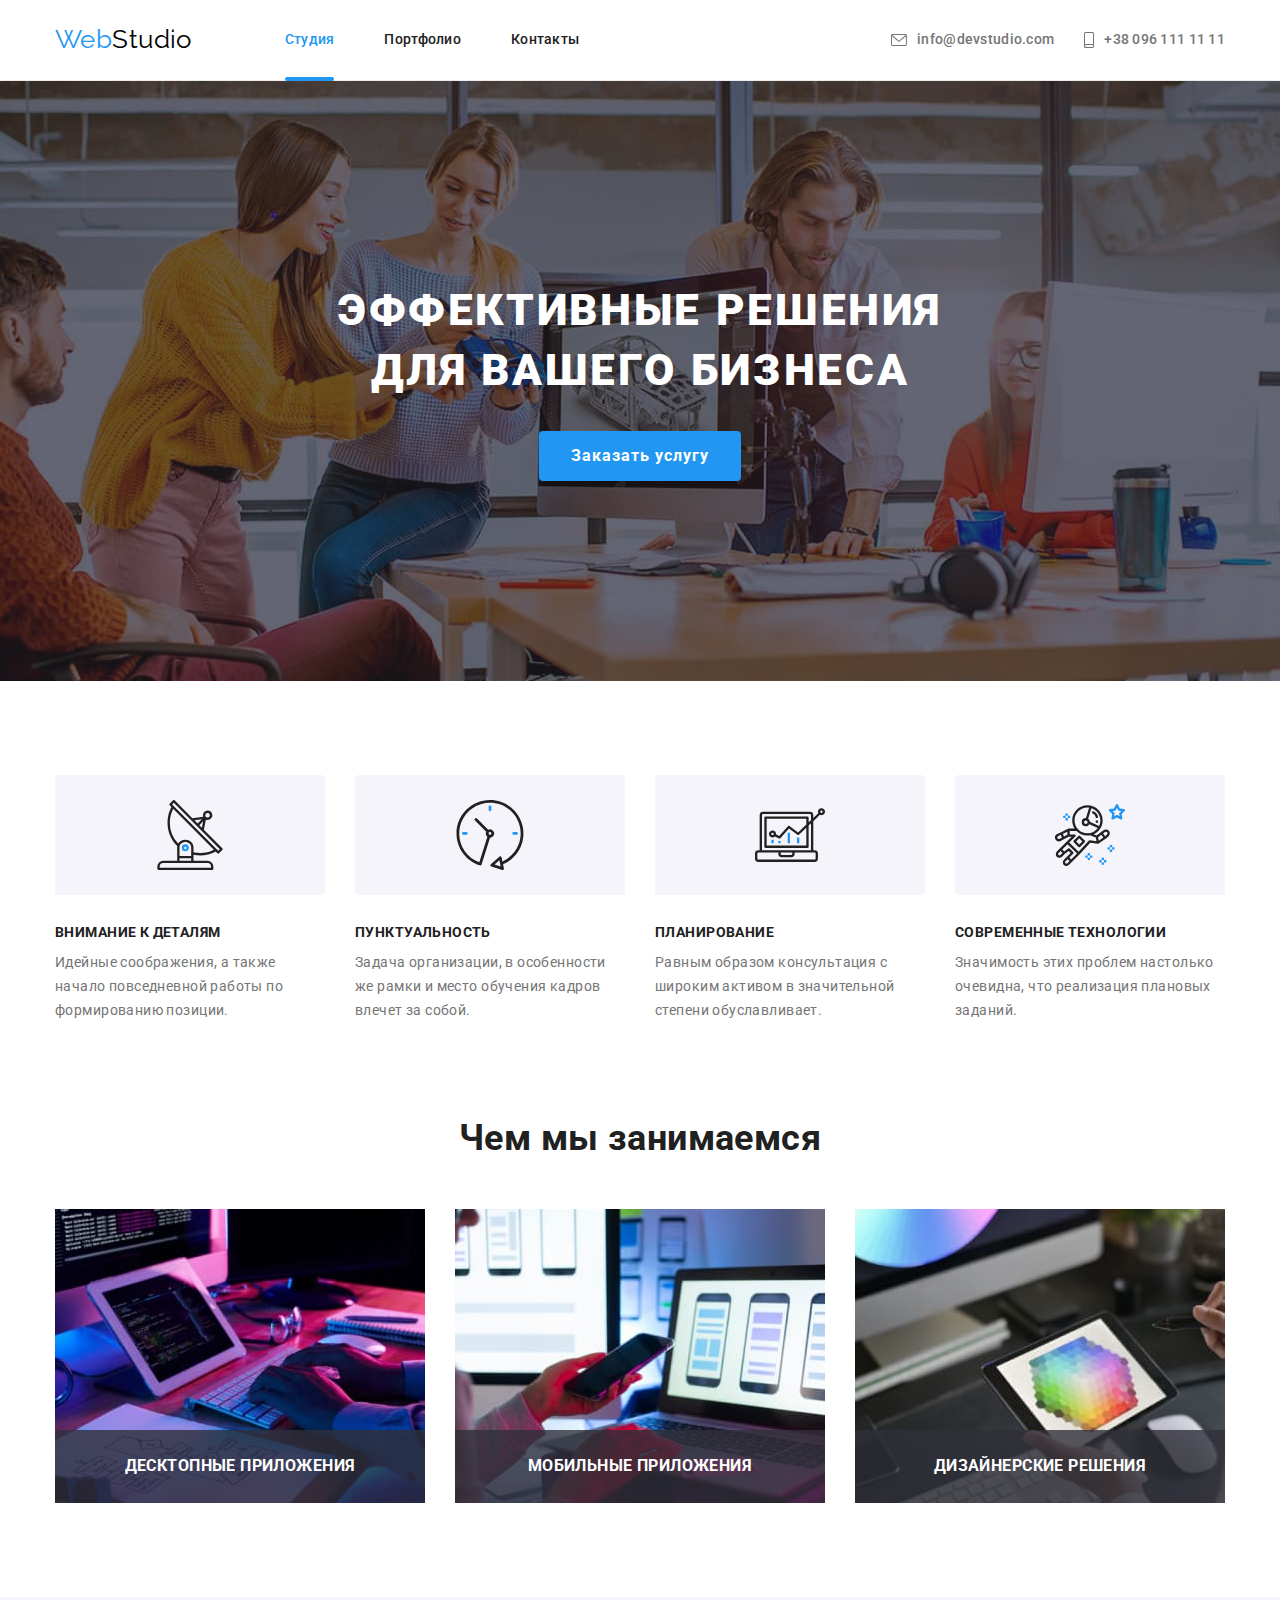
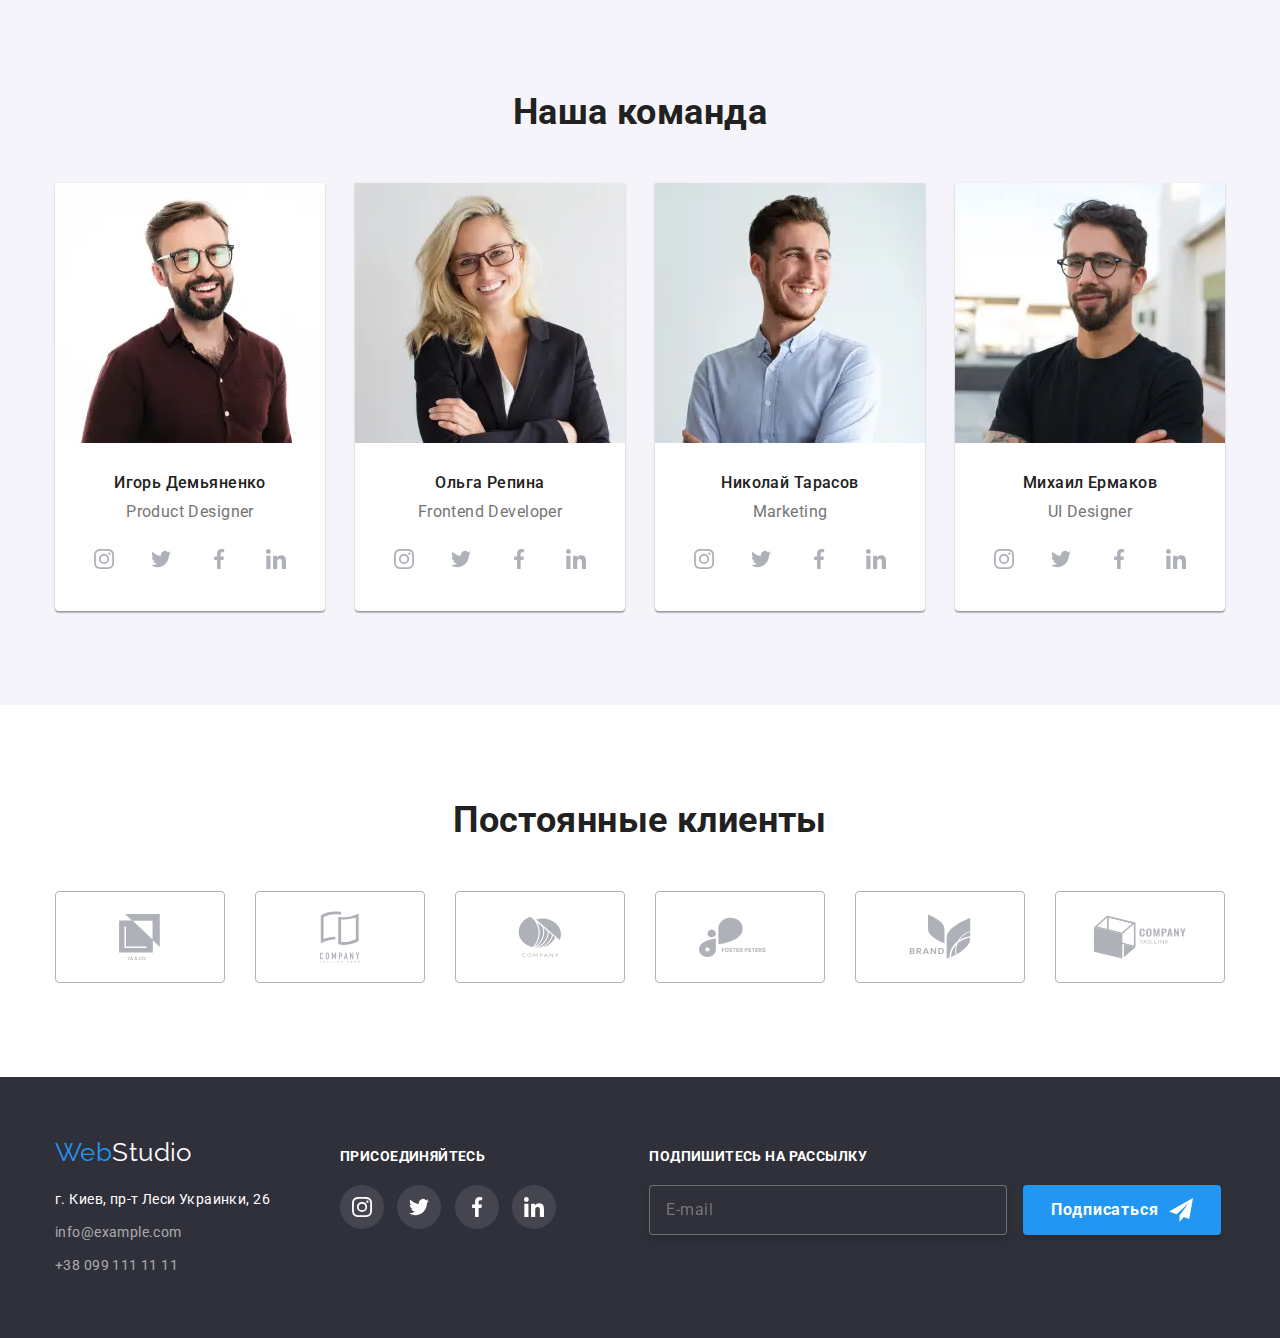
==== index.html @ d5bf9953 "commit work" ====
<!DOCTYPE html>
<html lang="ru">
  <head>
    <meta charset="UTF-8" />
    <meta http-equiv="X-UA-Compatible" content="IE=edge" />
    <meta name="viewport" content="width=device-width, initial-scale=1.0" />
    <title>Document</title>
    <link rel="preconnect" href="https://fonts.googleapis.com" />
    <link rel="preconnect" href="https://fonts.gstatic.com" crossorigin />
    <link
      href="https://fonts.googleapis.com/css2?family=Raleway:wght@700&family=Roboto:wght@400;500;700;900&display=swap"
      rel="stylesheet"
    />
    <link rel="stylesheet" href="./css/main.min.css" />
  </head>
  <body class="page">
    <!-- Header -->
    <header class="header">
      <div class="container header__container">
        <a class="logo header__logo" href="./index.html">
          Web<span class="header__logo-studio">Studio</span>
        </a>
        <button
          class="mobile-menu-button js-open-menu"
          type="button"
          aria-expanded="false"
          aria-controls="menu-container"
        >
          <svg class="mobile-menu-button__icon" aria-label="Переключатель мобильного меню">
            <use href="./images/icons/icons.svg#icon-menu"></use>
          </svg>
        </button>

        <div class="mobile-menu js-menu-container" id="menu-container">
          <div class="mobile-menu__content">
            <button
              class="mobile-menu-button mobile-menu-button__close js-close-menu"
              type="button"
              aria-expanded="true"
              aria-controls="menu-container"
            >
              <svg class="mobile-menu-button__icon" aria-label="Переключатель мобильного меню">
                <use href="./images/icons/icons.svg#icon-close-menu"></use>
              </svg>
            </button>
            <nav class="nav">
              <ul class="list list__set">
                <li class="nav__item nav__item--position">
                  <a class="link nav__link nav__link--current" href="./index.html">Студия</a>
                </li>
                <li class="nav__item">
                  <a class="link nav__link" href="./portfolio.html">Портфолио</a>
                </li>
                <li class="nav__item">
                  <a class="link nav__link" href="#">Контакты</a>
                </li>
              </ul>
            </nav>

            <ul class="list contacts">
              <li class="contacts__list contacts__list--mail">
                <a
                  class="link contacts__link contacts__link--mail"
                  href="mailto:info@devstudio.com"
                >
                  <svg class="contacts__icon contacts__icon--mail">
                    <use href="./images/icons/icons.svg#icon-envelope"></use>
                  </svg>
                  info@devstudio.com
                </a>
              </li>
              <li class="contacts__list contacts__list--phone">
                <a class="link contacts__link contacts__link--phone" href="tel:+380961111111">
                  <svg class="contacts__icon contacts__icon--phone">
                    <use href="./images/icons/icons.svg#icon-smartphone"></use>
                  </svg>
                  +38 096 111 11 11
                </a>
              </li>
            </ul>

            <ul class="list list__row mobile-menu-socials">
              <li class="mobile-menu-socials__list">
                <a
                  class="link mobile-menu-socials__link mobile-menu-socials__link--instagram"
                  href="#"
                  >Instagram</a
                >
              </li>
              <li class="mobile-menu-socials__list">
                <a class="link mobile-menu-socials__link" href="#">Twitter</a>
              </li>
              <li class="mobile-menu-socials__list">
                <a class="link mobile-menu-socials__link" href="#">Facebook</a>
              </li>
              <li class="mobile-menu-socials__list">
                <a
                  class="link mobile-menu-socials__link mobile-menu-socials__link--linkedin"
                  href="#"
                  >LinkedIn</a
                >
              </li>
            </ul>
          </div>
        </div>
      </div>
    </header>

    <!-- Main -->
    <main>
      <!-- Hero -->
      <section class="section hero hero--overlay">
        <div class="container">
          <h1 class="hero__title">Эффективные решения для вашего бизнеса</h1>
          <button class="hero__button" type="button" data-modal-open>Заказать услугу</button>
        </div>
      </section>

      <!-- Benefits -->
      <section class="section">
        <div class="container">
          <h2 class="visually-hidden">Наши преимущества</h2>
          <ul class="list list__set">
            <li class="list__gallery">
              <div class="benefits">
                <div class="benefits__thumb">
                  <svg class="benefits__icon">
                    <use href="./images/icons/icons.svg#icon-antenna"></use>
                  </svg>
                </div>
                <h3 class="title benefits__title">Внимание к деталям</h3>
                <p class="benefits__descr">
                  Идейные соображения, а также начало повседневной работы по формированию позиции.
                </p>
              </div>
            </li>
            <li class="list__gallery">
              <div class="benefits">
                <div class="benefits__thumb">
                  <svg class="benefits__icon">
                    <use href="./images/icons/icons.svg#icon-clock"></use>
                  </svg>
                </div>
                <h3 class="title benefits__title">Пунктуальность</h3>
                <p class="benefits__descr">
                  Задача организации, в особенности же рамки и место обучения кадров влечет за
                  собой.
                </p>
              </div>
            </li>
            <li class="list__gallery">
              <div class="benefits">
                <div class="benefits__thumb">
                  <svg class="benefits__icon">
                    <use href="./images/icons/icons.svg#icon-diagram"></use>
                  </svg>
                </div>
                <h3 class="title benefits__title">Планирование</h3>
                <p class="benefits__descr">
                  Равным образом консультация с широким активом в значительной степени
                  обуславливает.
                </p>
              </div>
            </li>
            <li class="list__gallery">
              <div class="benefits">
                <div class="benefits__thumb">
                  <svg class="benefits__icon">
                    <use href="./images/icons/icons.svg#icon-astronaut"></use>
                  </svg>
                </div>
                <h3 class="title benefits__title">Современные технологии</h3>
                <p class="benefits__descr">
                  Значимость этих проблем настолько очевидна, что реализация плановых заданий.
                </p>
              </div>
            </li>
          </ul>
        </div>
      </section>

      <!-- Working process -->
      <section class="section section--working">
        <div class="container">
          <h2 class="section-title">Чем мы занимаемся</h2>
          <ul class="list list__row">
            <li class="gallery-working">
              <div class="workflow">
                <img
                  srcset="./images/section-working-process/programmer-workflow-@2x.jpg 2x"
                  src="./images/section-working-process/programmer-workflow.jpg"
                  alt="Рабочий процесс программиста за клавиатурой с планшетом"
                />
                <h3 class="workflow__thumb">Десктопные приложения</h3>
              </div>
            </li>
            <li class="gallery-working">
              <div class="workflow">
                <img
                  srcset="./images/section-working-process/creating-a-website-@2x.jpg 2x"
                  src="./images/section-working-process/creating-a-website.jpg"
                  alt="Создание макета сайта на ноутбуке с телефоном в руке"
                />
                <h3 class="workflow__thumb">Мобильные приложения</h3>
              </div>
            </li>
            <li class="gallery-working">
              <div class="workflow">
                <img
                  srcset="./images/section-working-process/color-palette-workflow-@2x.jpg 2x"
                  src="./images/section-working-process/color-palette-workflow.jpg"
                  alt="Рабочий процесс выбора палитры цветов на планшете"
                />
                <h3 class="workflow__thumb">Дизайнерские решения</h3>
              </div>
            </li>
          </ul>
        </div>
      </section>

      <!-- Our team -->
      <section class="section section--team">
        <div class="container">
          <h2 class="section-title">Наша команда</h2>
          <ul class="list list__set">
            <li class="list__gallery">
              <div class="employee-card">
                <picture>
                  <source
                    srcset="
                      ./images/section-team/ihor-demyanenko-product-designer-desktop.webp     1x,
                      ./images/section-team/ihor-demyanenko-product-designer-desktop-@2x.webp 2x
                    "
                    type="image/webp"
                    media="(min-width: 1200px)"
                  />
                  <source
                    srcset="
                      ./images/section-team/ihor-demyanenko-product-designer-tablet.webp     1x,
                      ./images/section-team/ihor-demyanenko-product-designer-tablet-@2x.webp 2x
                    "
                    type="image/webp"
                    media="(min-width: 768px)"
                  />
                  <source
                    srcset="
                      ./images/section-team/ihor-demyanenko-product-designer-mobile.webp     1x,
                      ./images/section-team/ihor-demyanenko-product-designer-mobile-@2x.webp 2x
                    "
                    type="image/webp"
                    media="(max-width: 767px)"
                  />

                  <source
                    srcset="
                      ./images/section-team/ihor-demyanenko-product-designer-desktop.jpg     1x,
                      ./images/section-team/ihor-demyanenko-product-designer-desktop-@2x.jpg 2x
                    "
                    media="(min-width: 1200px)"
                  />
                  <source
                    srcset="
                      ./images/section-team/ihor-demyanenko-product-designer-tablet.jpg     1x,
                      ./images/section-team/ihor-demyanenko-product-designer-tablet-@2x.jpg 2x
                    "
                    media="(min-width: 768px)"
                  />
                  <source
                    srcset="
                      ./images/section-team/ihor-demyanenko-product-designer-mobile-@2x.jpg 2x
                    "
                    media="(max-width: 768px)"
                  />

                  <img
                    src="./images/section-team/ihor-demyanenko-product-designer-mobile.jpg"
                    alt="Фото Игоря Демьяненко"
                    loading="lazy"
                  />
                </picture>
                <div class="employee-card__meta">
                  <h3 class="title employee-card__name">Игорь Демьяненко</h3>
                  <p class="employee-card__profession">Product Designer</p>
                  <ul class="list social-network">
                    <li class="social-network__list">
                      <a href="#" class="social-network__link" aria-label="Instagram">
                        <svg class="social-network__icon">
                          <use href="./images/icons/icons.svg#icon-instagram"></use>
                        </svg>
                      </a>
                    </li>
                    <li class="social-network__list">
                      <a href="#" class="social-network__link" aria-label="Twitter">
                        <svg class="social-network__icon">
                          <use href="./images/icons/icons.svg#icon-twitter"></use>
                        </svg>
                      </a>
                    </li>
                    <li class="social-network__list">
                      <a href="#" class="social-network__link" aria-label="Facebook">
                        <svg class="social-network__icon">
                          <use href="./images/icons/icons.svg#icon-facebook"></use>
                        </svg>
                      </a>
                    </li>
                    <li class="social-network__list">
                      <a href="#" class="social-network__link" aria-label="LinkedIn">
                        <svg class="social-network__icon">
                          <use href="./images/icons/icons.svg#icon-linkedin"></use>
                        </svg>
                      </a>
                    </li>
                  </ul>
                </div>
              </div>
            </li>
            <li class="list__gallery">
              <div class="employee-card">
                <picture>
                  <source
                    srcset="
                      ./images/section-team/olha-repina-frontend-developer-desktop.webp     1x,
                      ./images/section-team/olha-repina-frontend-developer-desktop-@2x.webp 2x
                    "
                    type="image/webp"
                    media="(min-width: 1200px)"
                  />
                  <source
                    srcset="
                      ./images/section-team/olha-repina-frontend-developer-tablet.webp     1x,
                      ./images/section-team/olha-repina-frontend-developer-tablet-@2x.webp 2x
                    "
                    type="image/webp"
                    media="(min-width: 768px)"
                  />
                  <source
                    srcset="
                      ./images/section-team/olha-repina-frontend-developer-mobile.webp     1x,
                      ./images/section-team/olha-repina-frontend-developer-mobile-@2x.webp 2x
                    "
                    type="image/webp"
                    media="(max-width: 767px)"
                  />

                  <source
                    srcset="
                      ./images/section-team/olha-repina-frontend-developer-desktop.jpg     1x,
                      ./images/section-team/olha-repina-frontend-developer-desktop-@2x.jpg 2x
                    "
                    media="(min-width: 1200px)"
                  />
                  <source
                    srcset="
                      ./images/section-team/olha-repina-frontend-developer-tablet.jpg     1x,
                      ./images/section-team/olha-repina-frontend-developer-tablet-@2x.jpg 2x
                    "
                    media="(min-width: 768px)"
                  />
                  <source
                    srcset="./images/section-team/olha-repina-frontend-developer-mobile-@2x.jpg 2x"
                    media="(max-width: 768px)"
                  />

                  <img
                    src="./images/section-team/olha-repina-frontend-developer-mobile.jpg"
                    alt="Фото Игоря Демьяненко"
                    loading="lazy"
                  />
                </picture>

                <!-- Варіант без кадрування різних фото, але з підбором різних розмірів. -->

                <!-- <img
                  srcset="
                    ./images/section-team/olha-repina-frontend-developer-desktop.jpg     270w,
                    ./images/section-team/olha-repina-frontend-developer-tablet.jpg      354w,
                    ./images/section-team/olha-repina-frontend-developer-mobile.jpg      450w,
                    ./images/section-team/olha-repina-frontend-developer-desktop-@2x.jpg 540w,
                    ./images/section-team/olha-repina-frontend-developer-tablet-@2x.jpg  708w,
                    ./images/section-team/olha-repina-frontend-developer-mobile-@2x.jpg  900w
                  "
                  src="./images/section-team/olha-repina-frontend-developer-desktop.jpg"
                  alt="Фото Ольги Репиной"
                  sizes="(min-width: 1200px) 25vw, (min-width: 768px) 50vw, 100vw"
                  loading="lazy"
                /> -->

                <div class="employee-card__meta">
                  <h3 class="title employee-card__name">Ольга Репина</h3>
                  <p class="employee-card__profession">Frontend Developer</p>
                  <ul class="list social-network">
                    <li class="social-network__list">
                      <a href="#" class="social-network__link" aria-label="Instagram">
                        <svg class="social-network__icon">
                          <use href="./images/icons/icons.svg#icon-instagram"></use>
                        </svg>
                      </a>
                    </li>
                    <li class="social-network__list">
                      <a href="#" class="social-network__link" aria-label="Twitter">
                        <svg class="social-network__icon">
                          <use href="./images/icons/icons.svg#icon-twitter"></use>
                        </svg>
                      </a>
                    </li>
                    <li class="social-network__list">
                      <a href="#" class="social-network__link" aria-label="Facebook"
                        ><svg class="social-network__icon">
                          <use href="./images/icons/icons.svg#icon-facebook"></use>
                        </svg>
                      </a>
                    </li>
                    <li class="social-network__list">
                      <a href="#" class="social-network__link" aria-label="LinkedIn">
                        <svg class="social-network__icon">
                          <use href="./images/icons/icons.svg#icon-linkedin"></use>
                        </svg>
                      </a>
                    </li>
                  </ul>
                </div>
              </div>
            </li>
            <li class="list__gallery">
              <div class="employee-card">
                <picture>
                  <source
                    srcset="
                      ./images/section-team/mykolai-tarasov-marketing-desktop.webp     1x,
                      ./images/section-team/mykolai-tarasov-marketing-desktop-@2x.webp 2x
                    "
                    type="image/webp"
                    media="(min-width: 1200px)"
                  />
                  <source
                    srcset="
                      ./images/section-team/mykolai-tarasov-marketing-tablet.webp     1x,
                      ./images/section-team/mykolai-tarasov-marketing-tablet-@2x.webp 2x
                    "
                    type="image/webp"
                    media="(min-width: 768px)"
                  />
                  <source
                    srcset="
                      ./images/section-team/mykolai-tarasov-marketing-mobile.webp     1x,
                      ./images/section-team/mykolai-tarasov-marketing-mobile-@2x.webp 2x
                    "
                    type="image/webp"
                    media="(max-width: 767px)"
                  />

                  <source
                    srcset="
                      ./images/section-team/mykolai-tarasov-marketing-desktop.jpg     1x,
                      ./images/section-team/mykolai-tarasov-marketing-desktop-@2x.jpg 2x
                    "
                    media="(min-width: 1200px)"
                  />
                  <source
                    srcset="
                      ./images/section-team/mykolai-tarasov-marketing-tablet.jpg     1x,
                      ./images/section-team/mykolai-tarasov-marketing-tablet-@2x.jpg 2x
                    "
                    media="(min-width: 768px)"
                  />
                  <source
                    srcset="./images/section-team/mykolai-tarasov-marketing-mobile-@2x.jpg 2x"
                    media="(max-width: 768px)"
                  />

                  <img
                    src="./images/section-team/mykolai-tarasov-marketing-mobile.jpg"
                    alt="Фото Игоря Демьяненко"
                    loading="lazy"
                  />
                </picture>

                <div class="employee-card__meta">
                  <h3 class="title employee-card__name">Николай Тарасов</h3>
                  <p class="employee-card__profession">Marketing</p>
                  <ul class="list social-network">
                    <li class="social-network__list">
                      <a href="#" class="social-network__link" aria-label="Instagram"
                        ><svg class="social-network__icon">
                          <use href="./images/icons/icons.svg#icon-instagram"></use>
                        </svg>
                      </a>
                    </li>
                    <li class="social-network__list">
                      <a href="#" class="social-network__link" aria-label="Twitter">
                        <svg class="social-network__icon">
                          <use href="./images/icons/icons.svg#icon-twitter"></use>
                        </svg>
                      </a>
                    </li>
                    <li class="social-network__list">
                      <a href="#" class="social-network__link" aria-label="Facebook">
                        <svg class="social-network__icon">
                          <use href="./images/icons/icons.svg#icon-facebook"></use>
                        </svg>
                      </a>
                    </li>
                    <li class="social-network__list">
                      <a href="#" class="social-network__link" aria-label="LinkedIn">
                        <svg class="social-network__icon">
                          <use href="./images/icons/icons.svg#icon-linkedin"></use>
                        </svg>
                      </a>
                    </li>
                  </ul>
                </div>
              </div>
            </li>
            <li class="list__gallery">
              <div class="employee-card">
                <picture>
                  <source
                    srcset="
                      ./images/section-team/mykhaylo-ermakov-ui-designer-desktop.webp     1x,
                      ./images/section-team/mykhaylo-ermakov-ui-designer-desktop-@2x.webp 2x
                    "
                    type="image/webp"
                    media="(min-width: 1200px)"
                  />
                  <source
                    srcset="
                      ./images/section-team/mykhaylo-ermakov-ui-designer-tablet.webp     1x,
                      ./images/section-team/mykhaylo-ermakov-ui-designer-tablet-@2x.webp 2x
                    "
                    type="image/webp"
                    media="(min-width: 768px)"
                  />
                  <source
                    srcset="
                      ./images/section-team/mykhaylo-ermakov-ui-designer-mobile.webp     1x,
                      ./images/section-team/mykhaylo-ermakov-ui-designer-mobile-@2x.webp 2x
                    "
                    type="image/webp"
                    media="(max-width: 767px)"
                  />

                  <source
                    srcset="
                      ./images/section-team/mykhaylo-ermakov-ui-designer-desktop.jpg     1x,
                      ./images/section-team/mykhaylo-ermakov-ui-designer-desktop-@2x.jpg 2x
                    "
                    media="(min-width: 1200px)"
                  />
                  <source
                    srcset="
                      ./images/section-team/mykhaylo-ermakov-ui-designer-tablet.jpg     1x,
                      ./images/section-team/mykhaylo-ermakov-ui-designer-tablet-@2x.jpg 2x
                    "
                    media="(min-width: 768px)"
                  />
                  <source
                    srcset="./images/section-team/mykhaylo-ermakov-ui-designer-mobile-@2x.jpg 2x"
                    media="(max-width: 768px)"
                  />

                  <img
                    src="./images/section-team/mykhaylo-ermakov-ui-designer-mobile.jpg"
                    alt="Фото Игоря Демьяненко"
                    loading="lazy"
                  />
                </picture>
                <div class="employee-card__meta">
                  <h3 class="title employee-card__name">Михаил Ермаков</h3>
                  <p class="employee-card__profession">UI Designer</p>
                  <ul class="list social-network">
                    <li class="social-network__list">
                      <a href="#" class="social-network__link" aria-label="Instagram"
                        ><svg class="social-network__icon">
                          <use href="./images/icons/icons.svg#icon-instagram"></use>
                        </svg>
                      </a>
                    </li>
                    <li class="social-network__list">
                      <a href="#" class="social-network__link" aria-label="Twitter">
                        <svg class="social-network__icon">
                          <use href="./images/icons/icons.svg#icon-twitter"></use>
                        </svg>
                      </a>
                    </li>
                    <li class="social-network__list">
                      <a href="#" class="social-network__link" aria-label="Facebook">
                        <svg class="social-network__icon">
                          <use href="./images/icons/icons.svg#icon-facebook"></use>
                        </svg>
                      </a>
                    </li>
                    <li class="social-network__list">
                      <a href="#" class="social-network__link" aria-label="LinkedIn">
                        <svg class="social-network__icon">
                          <use href="./images/icons/icons.svg#icon-linkedin"></use>
                        </svg>
                      </a>
                    </li>
                  </ul>
                </div>
              </div>
            </li>
          </ul>
        </div>
      </section>

      <!-- Our clients -->
      <section class="section">
        <div class="container">
          <h2 class="section-title">Постоянные клиенты</h2>
          <ul class="list list__row">
            <li class="client-gallery">
              <a class="client-card" href="#" aria-label="Ya and Co company">
                <svg width="41" height="46.7">
                  <use href="./images/icons/icons.svg#icon-ya-and-co-logo"></use>
                </svg>
              </a>
            </li>
            <li class="client-gallery">
              <a class="client-card" href="#" aria-label="Tagline Here company">
                <svg width="40" height="52">
                  <use href="./images/icons/icons.svg#icon-company-tagline-here-logo"></use>
                </svg>
              </a>
            </li>
            <li class="client-gallery">
              <a class="client-card" href="#" aria-label="Company">
                <svg width="43.46" height="41.18">
                  <use href="./images/icons/icons.svg#icon-company-logo"></use>
                </svg>
              </a>
            </li>
            <li class="client-gallery">
              <a class="client-card" href="#" aria-label="Foster Peters company">
                <svg width="84.44" height="40.62">
                  <use href="./images/icons/icons.svg#icon-foster-peters-logo"></use>
                </svg>
              </a>
            </li>
            <li class="client-gallery">
              <a class="client-card" href="#" aria-label="Brand company">
                <svg width="62.54" height="45.43">
                  <use href="./images/icons/icons.svg#icon-brand-logo"></use>
                </svg>
              </a>
            </li>
            <li class="client-gallery">
              <a class="client-card" href="#" aria-label="Tag Line company">
                <svg width="93.79" height="43.93">
                  <use href="./images/icons/icons.svg#icon-company-tag-line-logo"></use>
                </svg>
              </a>
            </li>
          </ul>
        </div>
      </section>
    </main>
    <!-- Footer -->
    <footer class="footer">
      <div class="container footer__container">
        <div class="footer-contacts">
          <a class="logo footer__logo" href="./index.html">
            Web<span class="footer__logo-studio">Studio</span>
          </a>
          <address>
            <ul class="list">
              <li class="footer-contacts__list">
                <a
                  class="link footer-contacts__office"
                  href="https://goo.gl/maps/piqngm7oDQpEDh6u6"
                  target="_blank"
                  rel="noopener nofollow noreferrer"
                  >г. Киев, пр-т Леси Украинки, 26</a
                >
              </li>
              <li class="footer-contacts__list">
                <a class="link footer-contacts__link" href="mailto:info@example.com"
                  >info@example.com</a
                >
              </li>
              <li class="footer-contacts__list">
                <a class="link footer-contacts__link" href="tel:+380991111111">+38 099 111 11 11</a>
              </li>
            </ul>
          </address>
        </div>
        <div class="footer__socials">
          <b class="footer__title">присоединяйтесь</b>
          <ul class="list social-network">
            <li class="social-network__list">
              <a
                class="social-network__link social-network__link--style"
                href="#"
                aria-label="Instagram"
                ><svg class="social-network__icon">
                  <use href="./images/icons/icons.svg#icon-instagram"></use>
                </svg>
              </a>
            </li>
            <li class="social-network__list">
              <a
                class="social-network__link social-network__link--style"
                href="#"
                aria-label="Twitter"
                ><svg class="social-network__icon">
                  <use href="./images/icons/icons.svg#icon-twitter"></use>
                </svg>
              </a>
            </li>
            <li class="social-network__list">
              <a
                class="social-network__link social-network__link--style"
                href="#"
                aria-label="Facebook"
                ><svg class="social-network__icon">
                  <use href="./images/icons/icons.svg#icon-facebook"></use>
                </svg>
              </a>
            </li>
            <li class="social-network__list">
              <a
                class="social-network__link social-network__link--style"
                href="#"
                aria-label="LinkedIn"
                ><svg class="social-network__icon">
                  <use href="./images/icons/icons.svg#icon-linkedin"></use>
                </svg>
              </a>
            </li>
          </ul>
        </div>

        <!-- js-speaker-form -->

        <form class="subscribe">
          <b class="footer__title">Подпишитесь на рассылку</b>
          <input class="subscribe__input" type="email" name="mail" placeholder="E-mail" />
          <button class="subscribe__button" type="submit">
            <span class="subscribe__button-text">Подписаться</span>
            <svg class="subscribe__button-icon">
              <use href="./images/icons/icons.svg#icon-send"></use>
            </svg>
          </button>
        </form>
      </div>
    </footer>

    <!-- Backdrop, modal -->
    <div class="backdrop is-hidden" data-modal>
      <div class="modal">
        <button data-modal-close class="modal__close-btn">
          <svg class="modal__close-btn-icon">
            <use href="./images/icons/icons.svg#icon-close"></use>
          </svg>
        </button>

        <form class="contact-form">
          <b class="contact-form__title">Оставьте свои данные, мы вам перезвоним</b>

          <label class="contact-form__label">
            <input class="contact-form__input" type="text" name="name" placeholder=" " />
            <svg class="contact-form__label-icon">
              <use href="./images/icons/icons.svg#icon-person"></use>
            </svg>
            <span class="contact-form__label-text">Имя</span>
          </label>

          <label class="contact-form__label">
            <input class="contact-form__input" type="tel" name="tel" placeholder=" " />
            <svg class="contact-form__label-icon">
              <use href="./images/icons/icons.svg#icon-phone"></use>
            </svg>
            <span class="contact-form__label-text">Телефон</span>
          </label>

          <label class="contact-form__label">
            <input class="contact-form__input" type="email" name="mail" placeholder=" " />
            <svg class="contact-form__label-icon">
              <use href="./images/icons/icons.svg#icon-email"></use>
            </svg>
            <span class="contact-form__label-text">Почта</span>
          </label>

          <label class="contact-form__comment">
            <textarea
              class="contact-form__textarea"
              name="comment"
              rows="10"
              placeholder="Введите текст"
            ></textarea>
            <span class="contact-form__textarea-descr">Комментарий</span>
          </label>

          <label class="contact-form__policy">
            <input class="contact-form__checkbox-input" type="checkbox" name="policy" />
            <span class="contact-form__checkbox-icon"> </span>
            <svg class="contact-form__icon-check">
              <use href="./images/icons/icons.svg#icon-check"></use></svg
            >Соглашаюсь с рассылкой и принимаю
            <a class="contact-form__link-policy" href="#">Условия договора</a>
          </label>

          <button class="button contact-form__button" type="submit">Отправить</button>
        </form>
      </div>
    </div>

    <script>
      (() => {
        document.querySelector('.js-speaker-form').addEventListener('submit', e => {
          e.preventDefault();
          new FormData(e.currentTarget).forEach((value, name) =>
            console.log(`${name}:
    ${value}`)
          );
        });
      })();
    </script>

    <script defer src="js/mobile-menu.js"></script>
    <script src="./js/modal.js"></script>
  </body>
</html>
---- css/main.min.css ----
:root{--primary-white-color: #ffffff;--section-bg-color: #e5e5e5;--secondary-bg-color: #f5f4fa;--hero-footer-bg-color: #2f303a;--primary-text-color: #757575;--title-text-color: #212121;--accent-color: #2196f3;--footer-text-color: rgba(255, 255, 255, 0.6);--logo-studio-text-color: #000000;--button-hover-color: #188ce8;--border-header-color: #ececec;--border-portfolio-card: #eeeeee;--hero-bg-color: rgba(47, 48, 58, 0.4);--social-networks-logo-color: #afb1b8;--social-logo-footer-bg-color: rgba(255, 255, 255, 0.1);--bg-color-thumb-working-process: rgba(47, 48, 58, 0.8);--backdrop-bg-color: rgba(0, 0, 0, 0.2);--animate-time-function: 250ms cubic-bezier(0.4, 0, 0.2, 1)}.hero__button,.subscribe__button,.contact-form__button{padding:10px 32px;color:var(--primary-white-color);font-family:inherit;font-weight:700;font-size:16px;line-height:1.88;text-align:center;letter-spacing:.06em;border:0;border-radius:4px;-webkit-box-shadow:0px 4px 4px rgba(0,0,0,.15);box-shadow:0px 4px 4px rgba(0,0,0,.15);cursor:pointer;background-color:var(--accent-color);-webkit-transition:background-color var(--animate-time-function);transition:background-color var(--animate-time-function)}.hero__button:hover,.subscribe__button:hover,.contact-form__button:hover,.hero__button:focus,.subscribe__button:focus,.contact-form__button:focus{background-color:var(--button-hover-color)}@media screen and (max-width: 767px){.list__gallery:not(:last-child){margin-bottom:30px}}@media screen and (max-width: 767px){.client-gallery{-ms-flex-preferred-size:calc((100% - 30px)/2);flex-basis:calc((100% - 30px)/2)}.client-gallery:not(:nth-last-child(-n+2)){margin-bottom:30px}.client-gallery:nth-child(odd){margin-right:30px}}@media(min-width: 768px)and (max-width: 1199px){.list__gallery{-ms-flex-preferred-size:calc((100% - 30px)/2);flex-basis:calc((100% - 30px)/2)}.list__gallery:not(:nth-last-child(-n+2)){margin-bottom:30px}.list__gallery:nth-child(odd){margin-right:30px}}@media(min-width: 768px)and (max-width: 1199px){.client-gallery{-ms-flex-preferred-size:calc((100% - 60px)/3);flex-basis:calc((100% - 60px)/3)}.client-gallery:not(:nth-last-child(-n+3)){margin-bottom:30px}.client-gallery:not(:nth-child(3n+3)){margin-right:30px}}@media screen and (min-width: 1200px){.gallery-working{-ms-flex-preferred-size:calc((100% - 60px)/3);flex-basis:calc((100% - 60px)/3)}.gallery-working:not(:nth-last-child(-n+3)){margin-bottom:30px}.gallery-working:not(:nth-child(3n+3)){margin-right:30px}}@media screen and (min-width: 1200px){.list__gallery{-ms-flex-preferred-size:calc((100% - 90px)/4);flex-basis:calc((100% - 90px)/4)}.list__gallery:not(:nth-last-child(-n+4)){margin-bottom:30px}.list__gallery:not(:nth-child(4n+4)){margin-right:30px}}@media screen and (min-width: 1200px){.client-gallery{-ms-flex-preferred-size:calc((100% - 150px)/6);flex-basis:calc((100% - 150px)/6)}.client-gallery:not(:nth-last-child(-n+6)){margin-bottom:30px}.client-gallery:not(:nth-child(6n+6)){margin-right:30px}}/*! modern-normalize v1.1.0 | MIT License | https://github.com/sindresorhus/modern-normalize */*,::before,::after{-webkit-box-sizing:border-box;box-sizing:border-box}html{line-height:1.15;-webkit-text-size-adjust:100%;-moz-tab-size:4;-o-tab-size:4;tab-size:4}body{margin:0;font-family:system-ui,-apple-system,"Segoe UI",Roboto,Helvetica,Arial,sans-serif,"Apple Color Emoji","Segoe UI Emoji"}hr{height:0;color:inherit}abbr[title]{-webkit-text-decoration:underline dotted;text-decoration:underline dotted}b,strong{font-weight:bolder}code,kbd,samp,pre{font-family:ui-monospace,SFMono-Regular,Consolas,"Liberation Mono",Menlo,monospace;font-size:1em}small{font-size:80%}sub,sup{font-size:75%;line-height:0;position:relative;vertical-align:baseline}sub{bottom:-0.25em}sup{top:-0.5em}table{text-indent:0;border-color:inherit}button,input,optgroup,select,textarea{font-family:inherit;font-size:100%;line-height:1.15;margin:0}button,select{text-transform:none}button,[type=button],[type=reset],[type=submit]{-webkit-appearance:button}::-moz-focus-inner{border-style:none;padding:0}:-moz-focusring{outline:1px dotted ButtonText}:-moz-ui-invalid{box-shadow:none}legend{padding:0}progress{vertical-align:baseline}::-webkit-inner-spin-button,::-webkit-outer-spin-button{height:auto}[type=search]{-webkit-appearance:textfield;outline-offset:-2px}::-webkit-search-decoration{-webkit-appearance:none}::-webkit-file-upload-button{-webkit-appearance:button;font:inherit}summary{display:list-item}html{-webkit-box-sizing:border-box;box-sizing:border-box}*,*::after,*::before{-webkit-box-sizing:inherit;box-sizing:inherit}h1,h2,h3,h4,h5,h6,p{margin-top:0}img{display:block;max-width:100%;height:auto}address{font-style:normal}textarea{resize:none}.page{background-color:var(--primary-white-color);color:var(--primary-text-color);font-family:"Roboto",sans-serif;font-size:14px;line-height:1.71;letter-spacing:.03em}.visually-hidden{position:absolute;width:1px;height:1px;margin:-1px;border:0;padding:0;white-space:nowrap;-webkit-clip-path:inset(100%);clip-path:inset(100%);clip:rect(0 0 0 0);overflow:hidden}.link{text-decoration:none;color:inherit}.section{padding-top:60px;padding-bottom:60px}@media screen and (min-width: 1200px){.section{padding-top:94px;padding-bottom:94px}}.container{padding-left:15px;padding-right:15px;margin-left:auto;margin-right:auto}@media screen and (min-width: 480px){.container{width:480px}}@media screen and (min-width: 768px){.container{width:768px}}@media screen and (min-width: 1200px){.container{width:1200px}}.section-title{margin-bottom:30px;color:var(--title-text-color);font-size:28px;line-height:1.18;text-align:center}@media screen and (min-width: 1200px){.section-title{margin-bottom:50px;font-size:36px;line-height:1.17}}.title{margin-bottom:10px;color:var(--title-text-color)}.list{list-style:none;padding-left:0;margin:0}@media screen and (min-width: 768px){.list__set{display:-webkit-box;display:-ms-flexbox;display:flex;-ms-flex-wrap:wrap;flex-wrap:wrap}}.list__row{display:-webkit-box;display:-ms-flexbox;display:flex;-ms-flex-wrap:wrap;flex-wrap:wrap}.mobile-menu-button{display:-webkit-inline-box;display:-ms-inline-flexbox;display:inline-flex;padding:0;border:none;background-color:rgba(0,0,0,0)}.mobile-menu-button:hover .mobile-menu-button__icon,.mobile-menu-button:focus .mobile-menu-button__icon{fill:var(--accent-color)}@media screen and (min-width: 768px){.mobile-menu-button{display:none}}.mobile-menu-button__icon{width:40px;height:40px}.mobile-menu-button__close{position:absolute;top:10px;right:15px}@media screen and (min-width: 768px){.mobile-menu{-webkit-box-flex:1;-ms-flex-positive:1;flex-grow:1}}@media screen and (max-width: 767px){.mobile-menu{position:fixed;z-index:1;top:50%;left:50%;width:100%;height:100%;-webkit-transform:translate(-50%, -50%) scale(0);transform:translate(-50%, -50%) scale(0);-webkit-transition:-webkit-transform var(--animate-time-function);transition:-webkit-transform var(--animate-time-function);transition:transform var(--animate-time-function);transition:transform var(--animate-time-function), -webkit-transform var(--animate-time-function)}.mobile-menu.is-open{-webkit-transform:translate(-50%, -50%) scale(1);transform:translate(-50%, -50%) scale(1)}}.mobile-menu__content{display:-webkit-box;display:-ms-flexbox;display:flex}@media screen and (max-width: 767px){.mobile-menu__content{-webkit-box-orient:vertical;-webkit-box-direction:normal;-ms-flex-direction:column;flex-direction:column;padding:32px 40px 48px;height:100%;width:100%;background-color:var(--primary-white-color)}}@media screen and (min-width: 768px){.mobile-menu__content{-webkit-box-pack:justify;-ms-flex-pack:justify;justify-content:space-between}}@media screen and (min-width: 768px){.mobile-menu-socials{display:none}}.mobile-menu-socials__list:not(:last-child){border-right:1px solid rgba(33,33,33,.2)}.mobile-menu-socials__link{padding:0 6px;font-weight:500;font-size:12px;line-height:1.22;letter-spacing:.02em;color:var(--accent-color)}.mobile-menu-socials__link--instagram{padding:0 6px 0 0}.mobile-menu-socials__link--linkedin{padding:0 0 0 6px}@media screen and (min-width: 400px){.mobile-menu-socials__link{padding:0 8px;font-size:16px}.mobile-menu-socials__link--instagram{padding:0 8px 0 0}.mobile-menu-socials__link--linkedin{padding:0 0 0 8px}}@media screen and (min-width: 480px){.mobile-menu-socials__link{padding:0 10px;font-size:18px}.mobile-menu-socials__link--instagram{padding:0 10px 0 0}.mobile-menu-socials__link--linkedin{padding:0 0 0 10px}}@media screen and (max-width: 767px){.nav{-webkit-box-flex:3;-ms-flex-positive:3;flex-grow:3}}.nav__item--position{position:relative}@media screen and (min-width: 768px){.nav__item:not(:last-child){margin-right:50px}}.nav__link{display:inline-block;font-weight:500;letter-spacing:.02em;color:var(--title-text-color);-webkit-transition:color var(--animate-time-function);transition:color var(--animate-time-function)}@media screen and (max-width: 767px){.nav__link{padding:16px 0;font-size:40px;line-height:1.18}}@media screen and (min-width: 768px){.nav__link{padding:32px 0;line-height:1.14}.nav__link--current::after{position:absolute;content:"";bottom:-1px;left:0;width:100%;border-radius:2px;background-color:var(--accent-color);border:solid 2px var(--accent-color)}}.nav__link:hover,.nav__link:focus,.nav__link--current{color:var(--accent-color)}.logo{color:var(--accent-color);font-family:"Raleway",sans-serif;font-size:24px;line-height:1.17;text-decoration:none}@media screen and (min-width: 1200px){.logo{font-size:26px;line-height:1.19}}.contact-form__title{display:block;margin-bottom:30px;font-size:14px;line-height:1.5;text-align:center;color:var(--title-text-color)}@media screen and (min-width: 400px){.contact-form__title{font-size:18px}}@media screen and (min-width: 480px){.contact-form__title{font-size:20px}}@media screen and (min-width: 1200px){.contact-form__title{line-height:1.15}}.contact-form__label{position:relative;display:block;margin-bottom:28px;cursor:pointer}.contact-form__input{width:100%;height:40px;padding:12px 12px 12px 42px;border:1px solid rgba(33,33,33,.2);border-radius:4px;outline:none;cursor:pointer;-webkit-transition:border var(--animate-time-function);transition:border var(--animate-time-function)}.contact-form__input:focus~.contact-form__label-text,.contact-form__input:focus+.contact-form__label-icon{fill:var(--accent-color);color:var(--accent-color)}.contact-form__input:not(:-moz-placeholder-shown)~.contact-form__label-text{transform:translate(-27px, -271%);color:var(--accent-color)}.contact-form__input:not(:-ms-input-placeholder)~.contact-form__label-text{transform:translate(-27px, -271%);color:var(--accent-color)}.contact-form__input:not(:placeholder-shown)~.contact-form__label-text{-webkit-transform:translate(-27px, -271%);transform:translate(-27px, -271%);color:var(--accent-color)}.contact-form__input:not(:-moz-placeholder-shown)+.contact-form__label-icon{fill:var(--accent-color)}.contact-form__input:not(:-ms-input-placeholder)+.contact-form__label-icon{fill:var(--accent-color)}.contact-form__input:not(:placeholder-shown)+.contact-form__label-icon{fill:var(--accent-color)}.contact-form__input:not(:-moz-placeholder-shown){border:1px solid var(--accent-color)}.contact-form__input:not(:-ms-input-placeholder){border:1px solid var(--accent-color)}.contact-form__input:focus,.contact-form__input:not(:placeholder-shown){border:1px solid var(--accent-color)}.contact-form__label-text{position:absolute;top:50%;left:42px;-webkit-transform:translateY(-50%);transform:translateY(-50%);font-size:12px;line-height:1.17;letter-spacing:.01em;-webkit-transition:color var(--animate-time-function),-webkit-transform var(--animate-time-function);transition:color var(--animate-time-function),-webkit-transform var(--animate-time-function);transition:transform var(--animate-time-function),color var(--animate-time-function);transition:transform var(--animate-time-function),color var(--animate-time-function),-webkit-transform var(--animate-time-function)}.contact-form__label-icon{position:absolute;top:50%;left:15px;-webkit-transform:translateY(-50%);transform:translateY(-50%);width:18px;height:18px;-webkit-transition:fill var(--animate-time-function);transition:fill var(--animate-time-function)}.contact-form__comment{display:block;position:relative;margin-bottom:20px;cursor:pointer}.contact-form__textarea-descr{position:absolute;top:0;left:15px;-webkit-transform:translateY(-129%);transform:translateY(-129%);font-size:12px;line-height:1.17;letter-spacing:.01em;-webkit-transition:color var(--animate-time-function);transition:color var(--animate-time-function)}.contact-form__textarea{display:block;width:100%;height:120px;padding:12px 15px;font-size:12px;line-height:1.17;letter-spacing:.01em;border:1px solid rgba(33,33,33,.2);border-radius:4px;outline:none;cursor:pointer;-webkit-transition:border var(--animate-time-function);transition:border var(--animate-time-function)}.contact-form__textarea:focus+.contact-form__textarea-descr{color:var(--accent-color)}.contact-form__textarea:focus::-webkit-input-placeholder{color:var(--accent-color);font-size:14px;line-height:1.15}.contact-form__textarea:focus::-moz-placeholder{color:var(--accent-color);font-size:14px;line-height:1.15}.contact-form__textarea:focus:-ms-input-placeholder{color:var(--accent-color);font-size:14px;line-height:1.15}.contact-form__textarea:focus::-ms-input-placeholder{color:var(--accent-color);font-size:14px;line-height:1.15}.contact-form__textarea:focus::placeholder{color:var(--accent-color);font-size:14px;line-height:1.15}.contact-form__textarea:not(:-moz-placeholder-shown)+.contact-form__textarea-descr{color:var(--accent-color)}.contact-form__textarea:not(:-ms-input-placeholder)+.contact-form__textarea-descr{color:var(--accent-color)}.contact-form__textarea:not(:placeholder-shown)+.contact-form__textarea-descr{color:var(--accent-color)}.contact-form__textarea::-webkit-input-placeholder{-webkit-transition:color var(--animate-time-function),font-size var(--animate-time-function),line-height var(--animate-time-function);transition:color var(--animate-time-function),font-size var(--animate-time-function),line-height var(--animate-time-function)}.contact-form__textarea::-moz-placeholder{-moz-transition:color var(--animate-time-function),font-size var(--animate-time-function),line-height var(--animate-time-function);transition:color var(--animate-time-function),font-size var(--animate-time-function),line-height var(--animate-time-function)}.contact-form__textarea:-ms-input-placeholder{-ms-transition:color var(--animate-time-function),font-size var(--animate-time-function),line-height var(--animate-time-function);transition:color var(--animate-time-function),font-size var(--animate-time-function),line-height var(--animate-time-function)}.contact-form__textarea::-ms-input-placeholder{-ms-transition:color var(--animate-time-function),font-size var(--animate-time-function),line-height var(--animate-time-function);transition:color var(--animate-time-function),font-size var(--animate-time-function),line-height var(--animate-time-function)}.contact-form__textarea::placeholder{-webkit-transition:color var(--animate-time-function),font-size var(--animate-time-function),line-height var(--animate-time-function);transition:color var(--animate-time-function),font-size var(--animate-time-function),line-height var(--animate-time-function)}.contact-form__textarea:not(:-moz-placeholder-shown){border:1px solid var(--accent-color)}.contact-form__textarea:not(:-ms-input-placeholder){border:1px solid var(--accent-color)}.contact-form__textarea:focus,.contact-form__textarea:not(:placeholder-shown){border:1px solid var(--accent-color)}.contact-form__textarea:not(:-moz-placeholder-shown){font-size:14px;line-height:1.15}.contact-form__textarea:not(:-ms-input-placeholder){font-size:14px;line-height:1.15}.contact-form__textarea:not(:placeholder-shown){font-size:14px;line-height:1.15}.contact-form__policy{position:relative;display:block;margin-bottom:30px;padding-left:15px;font-size:10px;line-height:1.17;text-align:center;cursor:pointer}@media screen and (min-width: 400px){.contact-form__policy{padding-left:18px;font-size:12px}}@media screen and (min-width: 1200px){.contact-form__policy{font-size:inherit;line-height:inherit}}.contact-form__checkbox-icon{position:absolute;top:-1px;left:3px;width:14px;height:13px;border:2px solid var(--title-text-color);border-radius:2px;opacity:1;-webkit-transition:opacity var(--animate-time-function),border var(--animate-time-function);transition:opacity var(--animate-time-function),border var(--animate-time-function)}@media screen and (min-width: 400px){.contact-form__checkbox-icon{width:16px;height:15px}}@media screen and (min-width: 1200px){.contact-form__checkbox-icon{top:3px;left:10px}}.contact-form__icon-check{position:absolute;top:-1px;left:3px;width:14px;height:13px;fill:var(--primary-white-color);background-color:var(--accent-color);border:2px solid var(--accent-color);border-radius:2px;background-origin:border-box;opacity:0;-webkit-transition:opacity var(--animate-time-function);transition:opacity var(--animate-time-function)}@media screen and (min-width: 400px){.contact-form__icon-check{width:16px;height:15px}}@media screen and (min-width: 1200px){.contact-form__icon-check{top:3px;left:10px}}.contact-form__link-policy{color:var(--accent-color)}.contact-form__checkbox-input{-webkit-appearance:none;-moz-appearance:none;appearance:none}.contact-form__checkbox-input:focus+.contact-form__checkbox-icon{border:2px solid var(--accent-color)}.contact-form__checkbox-input:checked+.contact-form__checkbox-icon{opacity:0}.contact-form__checkbox-input:checked~.contact-form__icon-check{opacity:1}.contact-form__button{display:block;padding:10px 55px 10px 56px;margin:0 auto}.contacts{display:-webkit-box;display:-ms-flexbox;display:flex}@media screen and (max-width: 767px){.contacts{-webkit-box-orient:vertical;-webkit-box-direction:reverse;-ms-flex-direction:column-reverse;flex-direction:column-reverse;-webkit-box-flex:2;-ms-flex-positive:2;flex-grow:2}}@media screen and (min-width: 768px){.contacts{-webkit-box-orient:vertical;-webkit-box-direction:normal;-ms-flex-direction:column;flex-direction:column}}@media screen and (min-width: 1200px){.contacts{-webkit-box-orient:horizontal;-webkit-box-direction:normal;-ms-flex-direction:row;flex-direction:row}}@media screen and (max-width: 767px){.contacts__list--phone{margin-bottom:32px}.contacts__list--mail{margin-bottom:64px}}@media screen and (min-width: 1200px){.contacts__list:not(:last-child){margin-right:30px}}.contacts__link{display:-webkit-box;display:-ms-flexbox;display:flex;-webkit-box-align:center;-ms-flex-align:center;align-items:center;font-weight:500;font-size:24px;line-height:1.17;letter-spacing:.02em;-webkit-transition:color var(--animate-time-function);transition:color var(--animate-time-function)}.contacts__link--phone{font-size:27px;line-height:1.18;color:var(--accent-color)}@media screen and (min-width: 400px){.contacts__link--phone{font-size:34px}}@media screen and (min-width: 768px){.contacts__link{font-size:12px;line-height:1.17}.contacts__link--mail{padding-top:21px;padding-bottom:5px}.contacts__link--phone{padding-top:5px;padding-bottom:21px;color:inherit}}@media screen and (min-width: 1200px){.contacts__link{padding:32px 0;font-size:14px;line-height:1.14}}.contacts__link:hover,.contacts__link:focus{color:var(--accent-color)}.contacts__icon{fill:currentColor}@media screen and (max-width: 767px){.contacts__icon{display:none}}@media screen and (min-width: 768px){.contacts__icon{margin-right:8px}.contacts__icon--mail{width:14px;height:10px}.contacts__icon--phone{width:10px;height:14px}}@media screen and (min-width: 1200px){.contacts__icon{margin-right:10px}.contacts__icon--mail{width:16px;height:12px}.contacts__icon--phone{width:10px;height:16px}}.social-network{text-align:center}.social-network__list{display:-webkit-inline-box;display:-ms-inline-flexbox;display:inline-flex}.social-network__list:not(:last-child){margin-right:10px}.social-network__link{display:-webkit-box;display:-ms-flexbox;display:flex;-webkit-box-pack:center;-ms-flex-pack:center;justify-content:center;-webkit-box-align:center;-ms-flex-align:center;align-items:center;width:44px;height:44px;border-radius:50%;fill:var(--social-networks-logo-color);-webkit-transition:background-color var(--animate-time-function),fill var(--animate-time-function);transition:background-color var(--animate-time-function),fill var(--animate-time-function)}.social-network__link:hover,.social-network__link:focus{fill:var(--primary-white-color);background-color:var(--accent-color)}.social-network__icon{width:20px;height:20px}@media screen and (max-width: 1199px){.footer-contacts{text-align:center;margin-bottom:60px}}@media screen and (min-width: 1200px){.footer-contacts{margin-right:70px}}.footer-contacts__list:not(:last-child){margin-bottom:9px}.footer-contacts__office{color:var(--primary-white-color)}.footer-contacts__link{color:var(--footer-text-color);-webkit-transition:color var(--animate-time-function);transition:color var(--animate-time-function)}.footer-contacts__link:hover,.footer-contacts__link:focus{color:var(--accent-color)}@media screen and (max-width: 1199px){.subscribe{display:-webkit-box;display:-ms-flexbox;display:flex;-webkit-box-orient:vertical;-webkit-box-direction:normal;-ms-flex-direction:column;flex-direction:column;-webkit-box-align:center;-ms-flex-align:center;align-items:center;width:100%;text-align:center}}.subscribe__input{height:50px;padding:15px 16px;width:100%;border:1px solid rgba(255,255,255,.3);border-radius:4px;font-size:16px;line-height:1.25;letter-spacing:.03em;color:var(--primary-white-color);background-color:var(--hero-footer-bg-color);-webkit-filter:drop-shadow(0px 4px 4px rgba(0, 0, 0, 0.15));filter:drop-shadow(0px 4px 4px rgba(0, 0, 0, 0.15))}@media(min-width: 480px)and (max-width: 1199px){.subscribe__input{width:450px}}@media screen and (max-width: 1199px){.subscribe__input{margin-bottom:20px}}@media screen and (min-width: 1200px){.subscribe__input{margin-right:12px;width:358px}}.subscribe__input:focus{background-color:var(--hero-footer-bg-color)}.subscribe__button{display:-webkit-inline-box;display:-ms-inline-flexbox;display:inline-flex;-webkit-box-pack:center;-ms-flex-pack:center;justify-content:center;-webkit-box-align:center;-ms-flex-align:center;align-items:center;max-width:200px;padding:10px 28px 10px 28px}.subscribe__button-text{margin-right:10px}.subscribe__button-icon{width:24px;height:24px}.portfolio-card{display:inline-block;-webkit-transition:-webkit-box-shadow var(--animate-time-function);transition:-webkit-box-shadow var(--animate-time-function);transition:box-shadow var(--animate-time-function);transition:box-shadow var(--animate-time-function), -webkit-box-shadow var(--animate-time-function)}.portfolio-card:hover,.portfolio-card:focus{-webkit-box-shadow:0px 1px 1px rgba(0,0,0,.12),0px 4px 4px rgba(0,0,0,.06),1px 4px 6px rgba(0,0,0,.16);box-shadow:0px 1px 1px rgba(0,0,0,.12),0px 4px 4px rgba(0,0,0,.06),1px 4px 6px rgba(0,0,0,.16)}.portfolio-card:hover .portfolio-card__overlay,.portfolio-card:focus .portfolio-card__overlay{-webkit-transform:translateY(0);transform:translateY(0)}.portfolio-card__meta{position:relative;overflow:hidden}.portfolio-card__overlay{position:absolute;bottom:0;-webkit-transform:translateY(101%);transform:translateY(101%);width:100%;height:100%;background-color:rgba(33,150,243,.9);-webkit-transition:-webkit-transform var(--animate-time-function);transition:-webkit-transform var(--animate-time-function);transition:transform var(--animate-time-function);transition:transform var(--animate-time-function), -webkit-transform var(--animate-time-function)}.portfolio-card__descr{position:absolute;top:50%;left:50%;-webkit-transform:translate(-50%, -50%);transform:translate(-50%, -50%);width:100%;padding:10px 24px;margin-bottom:0;font-size:15px;line-height:1.56;color:var(--primary-white-color)}@media screen and (min-width: 400px){.portfolio-card__descr{font-size:18px}}.portfolio-card__thumb{padding:20px 24px;border-right:1px solid var(--border-portfolio-card);border-bottom:1px solid var(--border-portfolio-card);border-left:1px solid var(--border-portfolio-card)}@media(min-width: 768px)and (max-width: 1199px){.portfolio-card__thumb--technocrack{padding-top:20px;padding-bottom:56px}}.portfolio-card__title{margin-bottom:4px;color:var(--title-text-color);font-size:18px;line-height:2;letter-spacing:.06em}.portfolio-card__text{margin:0;color:var(--primary-text-color);font-size:16px;line-height:1.87}.backdrop{position:fixed;top:0;left:0;width:100%;height:100%;background-color:var(--backdrop-bg-color);opacity:1;-webkit-transition:opacity var(--animate-time-function),visibility var(--animate-time-function);transition:opacity var(--animate-time-function),visibility var(--animate-time-function)}.backdrop.is-hidden{opacity:0;visibility:hidden;pointer-events:none}.modal{position:absolute;top:50%;left:50%;-webkit-transform:translate(-50%, -50%) scale(1);transform:translate(-50%, -50%) scale(1);width:95%;padding:40px;background-color:var(--primary-white-color);border-radius:4px;-webkit-box-shadow:0px 1px 3px rgba(0,0,0,.12),0px 1px 1px rgba(0,0,0,.14),0px 2px 1px rgba(0,0,0,.2);box-shadow:0px 1px 3px rgba(0,0,0,.12),0px 1px 1px rgba(0,0,0,.14),0px 2px 1px rgba(0,0,0,.2);-webkit-transition:-webkit-transform var(--animate-time-function);transition:-webkit-transform var(--animate-time-function);transition:transform var(--animate-time-function);transition:transform var(--animate-time-function), -webkit-transform var(--animate-time-function)}.backdrop.is-hidden .modal{-webkit-transform:translate(-50%, -50%) scale(1.3);transform:translate(-50%, -50%) scale(1.3)}@media screen and (min-width: 480px){.modal{width:100%;max-width:450px}}@media screen and (min-width: 1200px){.modal{max-width:528px}}.modal__close-btn{position:absolute;top:0;right:0;-webkit-transform:translate(-8px, 8px);transform:translate(-8px, 8px);display:-webkit-box;display:-ms-flexbox;display:flex;-webkit-box-pack:center;-ms-flex-pack:center;justify-content:center;-webkit-box-align:center;-ms-flex-align:center;align-items:center;width:30px;height:30px;margin-left:auto;padding:0;background-color:var(--primary-white-color);cursor:pointer;border-radius:50%;border:1px solid rgba(0,0,0,.1);-webkit-transition:fill var(--animate-time-function);transition:fill var(--animate-time-function)}.modal__close-btn:hover,.modal__close-btn:focus{fill:var(--accent-color)}.modal__close-btn-icon{width:11px;height:11px}.header{border-bottom:1px solid var(--border-header-color)}.header__container{display:-webkit-box;display:-ms-flexbox;display:flex}@media screen and (max-width: 767px){.header__container{-webkit-box-align:center;-ms-flex-align:center;align-items:center;-webkit-box-pack:justify;-ms-flex-pack:justify;justify-content:space-between}}.header__logo{display:inline-block;padding-top:16px;padding-bottom:16px}@media screen and (min-width: 768px){.header__logo{margin-right:88px;padding-top:26px;padding-bottom:26px}}@media screen and (min-width: 1200px){.header__logo{margin-right:93px;padding-top:24px;padding-bottom:25px}}.header__logo-studio{color:var(--logo-studio-text-color)}.hero{padding:118px 0;background-color:var(--hero-footer-bg-color);text-align:center}@media screen and (min-width: 1200px){.hero{padding:200px 0}}.hero--overlay{margin-left:auto;margin-right:auto;background-image:-webkit-gradient(linear, left top, left bottom, from(rgba(47, 48, 58, 0.4)), to(rgba(47, 48, 58, 0.4))),url("../images/section-hero/hero-bg-image-mobile.jpg");background-image:linear-gradient(to bottom, rgba(47, 48, 58, 0.4), rgba(47, 48, 58, 0.4)),url("../images/section-hero/hero-bg-image-mobile.jpg");background-repeat:no-repeat;background-size:cover;background-position:center}@media screen and (min-device-pixel-ratio: 2),screen and (-webkit-min-device-pixel-ratio: 2),screen and (min-resolution: 192dpi),screen and (min-resolution: 2dppx){.hero--overlay{background-image:-webkit-gradient(linear, left top, left bottom, from(rgba(47, 48, 58, 0.4)), to(rgba(47, 48, 58, 0.4))),url("../images/section-hero/hero-bg-image-mobile-@2x.jpg");background-image:linear-gradient(to bottom, rgba(47, 48, 58, 0.4), rgba(47, 48, 58, 0.4)),url("../images/section-hero/hero-bg-image-mobile-@2x.jpg")}}@media screen and (min-width: 768px){.hero--overlay{background-image:-webkit-gradient(linear, left top, left bottom, from(rgba(47, 48, 58, 0.4)), to(rgba(47, 48, 58, 0.4))),url("../images/section-hero/hero-bg-image-tablet.jpg");background-image:linear-gradient(to bottom, rgba(47, 48, 58, 0.4), rgba(47, 48, 58, 0.4)),url("../images/section-hero/hero-bg-image-tablet.jpg")}}@media screen and (min-width: 768px)and (min-device-pixel-ratio: 2),screen and (min-width: 768px)and (-webkit-min-device-pixel-ratio: 2),screen and (min-width: 768px)and (min-resolution: 192dpi),screen and (min-width: 768px)and (min-resolution: 2dppx){.hero--overlay{background-image:-webkit-gradient(linear, left top, left bottom, from(rgba(47, 48, 58, 0.4)), to(rgba(47, 48, 58, 0.4))),url("../images/section-hero/hero-bg-image-tablet-@2x.jpg");background-image:linear-gradient(to bottom, rgba(47, 48, 58, 0.4), rgba(47, 48, 58, 0.4)),url("../images/section-hero/hero-bg-image-tablet-@2x.jpg")}}@media screen and (min-width: 1200px){.hero--overlay{max-width:1600px;background-image:-webkit-gradient(linear, left top, left bottom, from(rgba(47, 48, 58, 0.4)), to(rgba(47, 48, 58, 0.4))),url("../images/section-hero/hero-bg-image-desktop.jpg");background-image:linear-gradient(to bottom, rgba(47, 48, 58, 0.4), rgba(47, 48, 58, 0.4)),url("../images/section-hero/hero-bg-image-desktop.jpg")}}@media screen and (min-width: 1200px)and (min-device-pixel-ratio: 2),screen and (min-width: 1200px)and (-webkit-min-device-pixel-ratio: 2),screen and (min-width: 1200px)and (min-resolution: 192dpi),screen and (min-width: 1200px)and (min-resolution: 2dppx){.hero--overlay{background-image:-webkit-gradient(linear, left top, left bottom, from(rgba(47, 48, 58, 0.4)), to(rgba(47, 48, 58, 0.4))),url("../images/section-hero/hero-bg-image-desktop-@2x.jpg");background-image:linear-gradient(to bottom, rgba(47, 48, 58, 0.4), rgba(47, 48, 58, 0.4)),url("../images/section-hero/hero-bg-image-desktop-@2x.jpg")}}.hero__title{margin:0 auto 30px;max-width:360px;color:var(--primary-white-color);font-weight:900;font-size:26px;line-height:1.62;text-transform:uppercase;letter-spacing:.06em}@media screen and (min-width: 1200px){.hero__title{max-width:696px;font-size:44px;line-height:1.36}}.benefits__thumb{display:-webkit-box;display:-ms-flexbox;display:flex;-webkit-box-pack:center;-ms-flex-pack:center;justify-content:center;-webkit-box-align:center;-ms-flex-align:center;align-items:center;margin-bottom:30px;height:120px;background-color:var(--secondary-bg-color);border-radius:4px}.benefits__icon{width:70px;height:70px}.benefits__title{font-size:14px;line-height:1.14;text-transform:uppercase}@media screen and (max-width: 767px){.benefits__title{text-align:center}}.benefits__descr{margin:0}.section--working{padding-top:0}@media screen and (max-width: 1199px){.section--working{display:none}}.workflow{position:relative}.workflow__thumb{position:absolute;bottom:0;width:100%;margin-bottom:0;padding:27px 0;line-height:1.14;text-align:center;text-transform:uppercase;color:var(--primary-white-color);background-color:var(--bg-color-thumb-working-process)}.section--team{background-color:var(--secondary-bg-color)}.employee-card{background-color:var(--primary-white-color);border-radius:0px 0px 4px 4px;-webkit-box-shadow:0px 1px 3px rgba(0,0,0,.12),0px 1px 1px rgba(0,0,0,.14),0px 2px 1px rgba(0,0,0,.2);box-shadow:0px 1px 3px rgba(0,0,0,.12),0px 1px 1px rgba(0,0,0,.14),0px 2px 1px rgba(0,0,0,.2)}.employee-card__meta{padding:30px 0 24px}@media screen and (min-width: 1200px){.employee-card__meta{padding:30px 0}}.employee-card__name{font-weight:500;font-size:16px;line-height:1.19;text-align:center}.employee-card__profession{margin:0 0 16px;font-size:16px;line-height:1.19;text-align:center}.client-card{display:-webkit-box;display:-ms-flexbox;display:flex;-webkit-box-pack:center;-ms-flex-pack:center;justify-content:center;-webkit-box-align:center;-ms-flex-align:center;align-items:center;height:92px;border:1px solid var(--social-networks-logo-color);border-radius:4px;fill:var(--social-networks-logo-color);-webkit-transition:fill var(--animate-time-function),border var(--animate-time-function);transition:fill var(--animate-time-function),border var(--animate-time-function)}.client-card:hover,.client-card:focus{fill:var(--accent-color);border:1px solid var(--accent-color)}.footer{padding:60px 0;background-color:var(--hero-footer-bg-color)}.footer__container{display:-webkit-box;display:-ms-flexbox;display:flex;-ms-flex-wrap:wrap;flex-wrap:wrap;-webkit-box-align:baseline;-ms-flex-align:baseline;align-items:baseline}@media screen and (max-width: 1199px){.footer__container{-ms-flex-pack:distribute;justify-content:space-around}}@media screen and (max-width: 767px){.footer__container{-webkit-box-align:center;-ms-flex-align:center;align-items:center;-webkit-box-orient:vertical;-webkit-box-direction:normal;-ms-flex-direction:column;flex-direction:column}}.footer__logo{display:inline-block;margin-right:0;margin-bottom:20px}.footer__logo-studio{color:var(--primary-white-color)}@media screen and (max-width: 767px){.footer__socials{margin-bottom:60px}}@media screen and (max-width: 1199px){.footer__socials{text-align:center}}@media screen and (min-width: 1200px){.footer__socials{margin-right:93px}}.footer__title{display:block;margin-bottom:20px;color:var(--primary-white-color);line-height:1.14;text-transform:uppercase}.social-network__link--style{background-color:var(--social-logo-footer-bg-color);fill:var(--primary-white-color)}.portfolio-nav{margin-bottom:40px}@media screen and (min-width: 768px){.portfolio-nav{-webkit-box-pack:center;-ms-flex-pack:center;justify-content:center;margin-bottom:30px}}@media screen and (min-width: 1200px){.portfolio-nav{margin-bottom:50px}}@media screen and (max-width: 767px){.portfolio-nav__item{margin-bottom:15px}}.portfolio-nav__item:not(:last-child){margin-right:8px}.portfolio-nav__btn{padding:6px 22px;color:var(--title-text-color);font-family:inherit;font-weight:500;font-size:16px;line-height:1.63;letter-spacing:.03em;text-align:center;background-color:var(--secondary-bg-color);border:0;border-radius:4px;cursor:pointer;-webkit-transition:background-color var(--animate-time-function),color var(--animate-time-function),-webkit-box-shadow var(--animate-time-function);transition:background-color var(--animate-time-function),color var(--animate-time-function),-webkit-box-shadow var(--animate-time-function);transition:background-color var(--animate-time-function),box-shadow var(--animate-time-function),color var(--animate-time-function);transition:background-color var(--animate-time-function),box-shadow var(--animate-time-function),color var(--animate-time-function),-webkit-box-shadow var(--animate-time-function)}.portfolio-nav__btn:hover,.portfolio-nav__btn:focus,.portfolio-nav__btn--active{color:var(--primary-white-color);background-color:var(--accent-color);-webkit-box-shadow:0px 3px 1px rgba(0,0,0,.1),0px 1px 2px rgba(0,0,0,.08),0px 2px 2px rgba(0,0,0,.12);box-shadow:0px 3px 1px rgba(0,0,0,.1),0px 1px 2px rgba(0,0,0,.08),0px 2px 2px rgba(0,0,0,.12)}.portfolio-list{margin:-15px}.portfolio-list__item{margin:15px}@media screen and (min-width: 768px){.portfolio-list__item{width:calc((100% - 60px)/2)}}@media screen and (min-width: 1200px){.portfolio-list__item{width:calc((100% - 90px)/3)}}/*# sourceMappingURL=main.min.css.map */
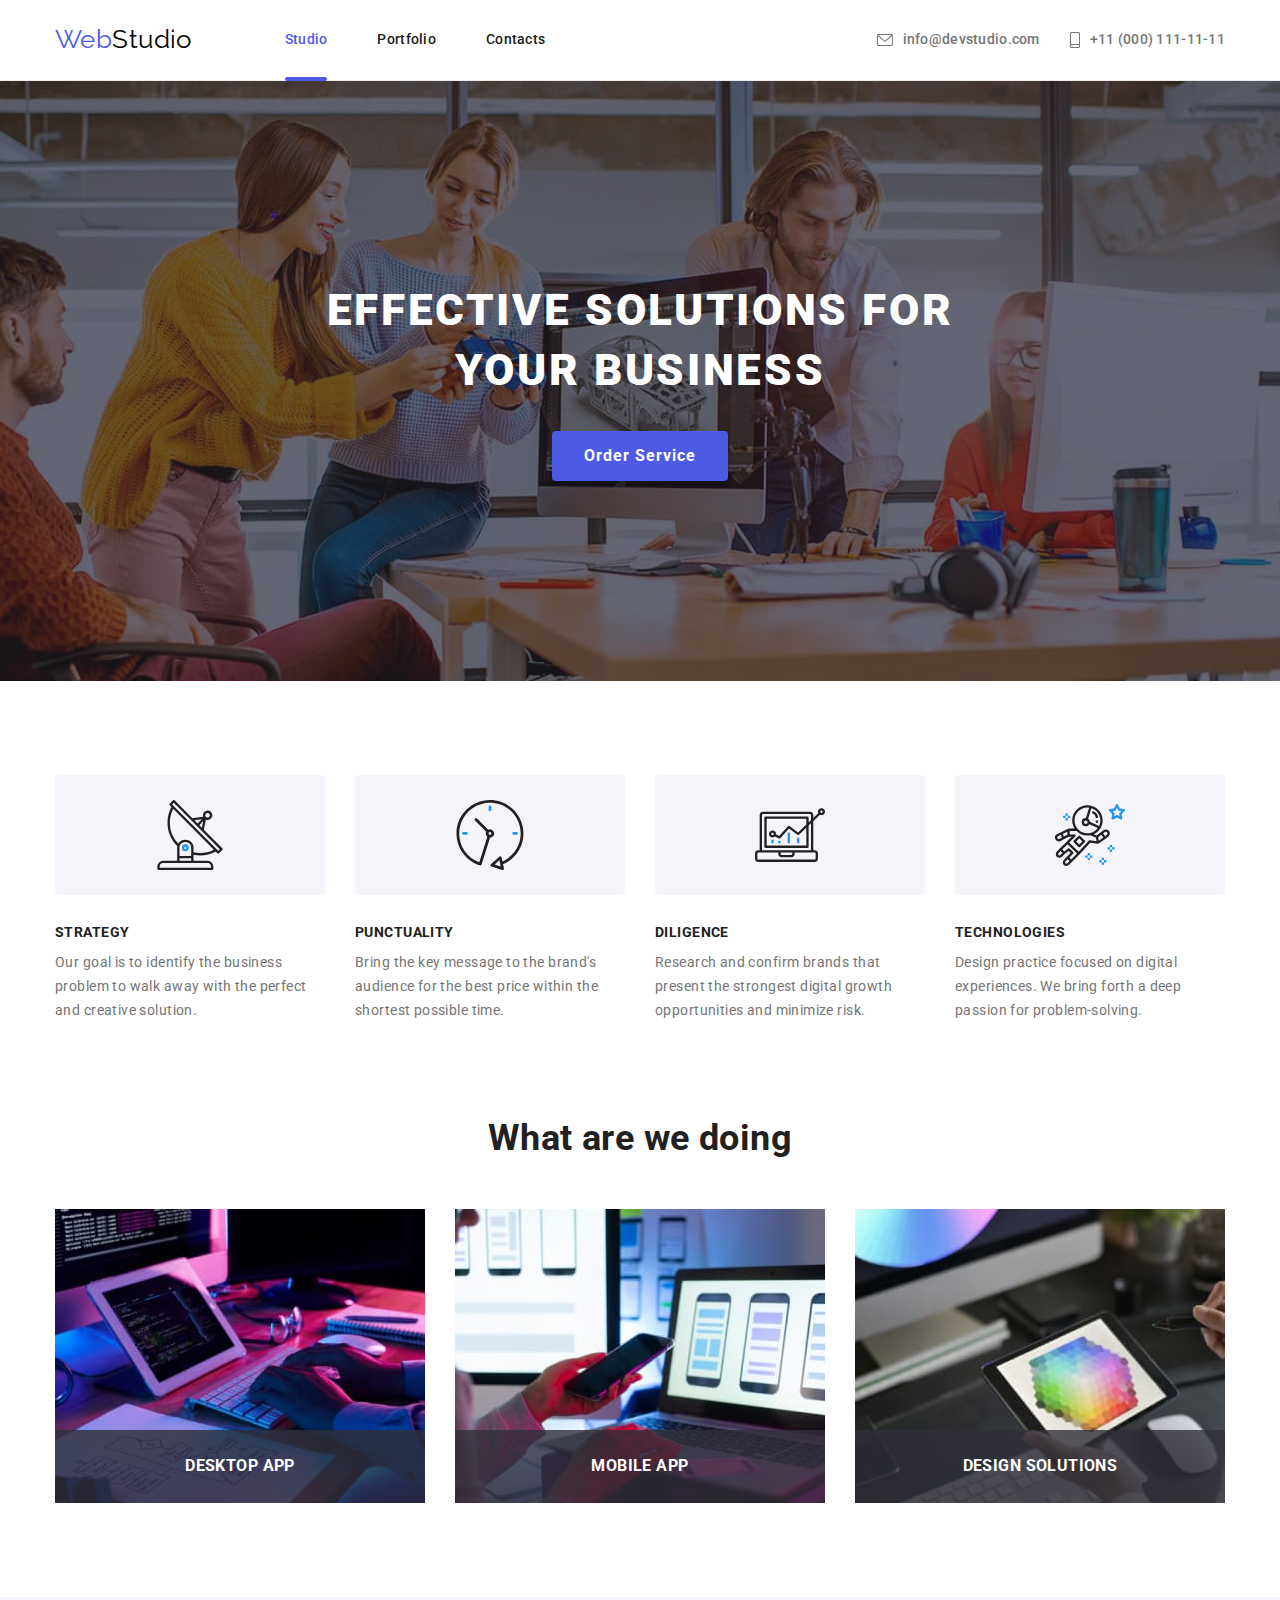
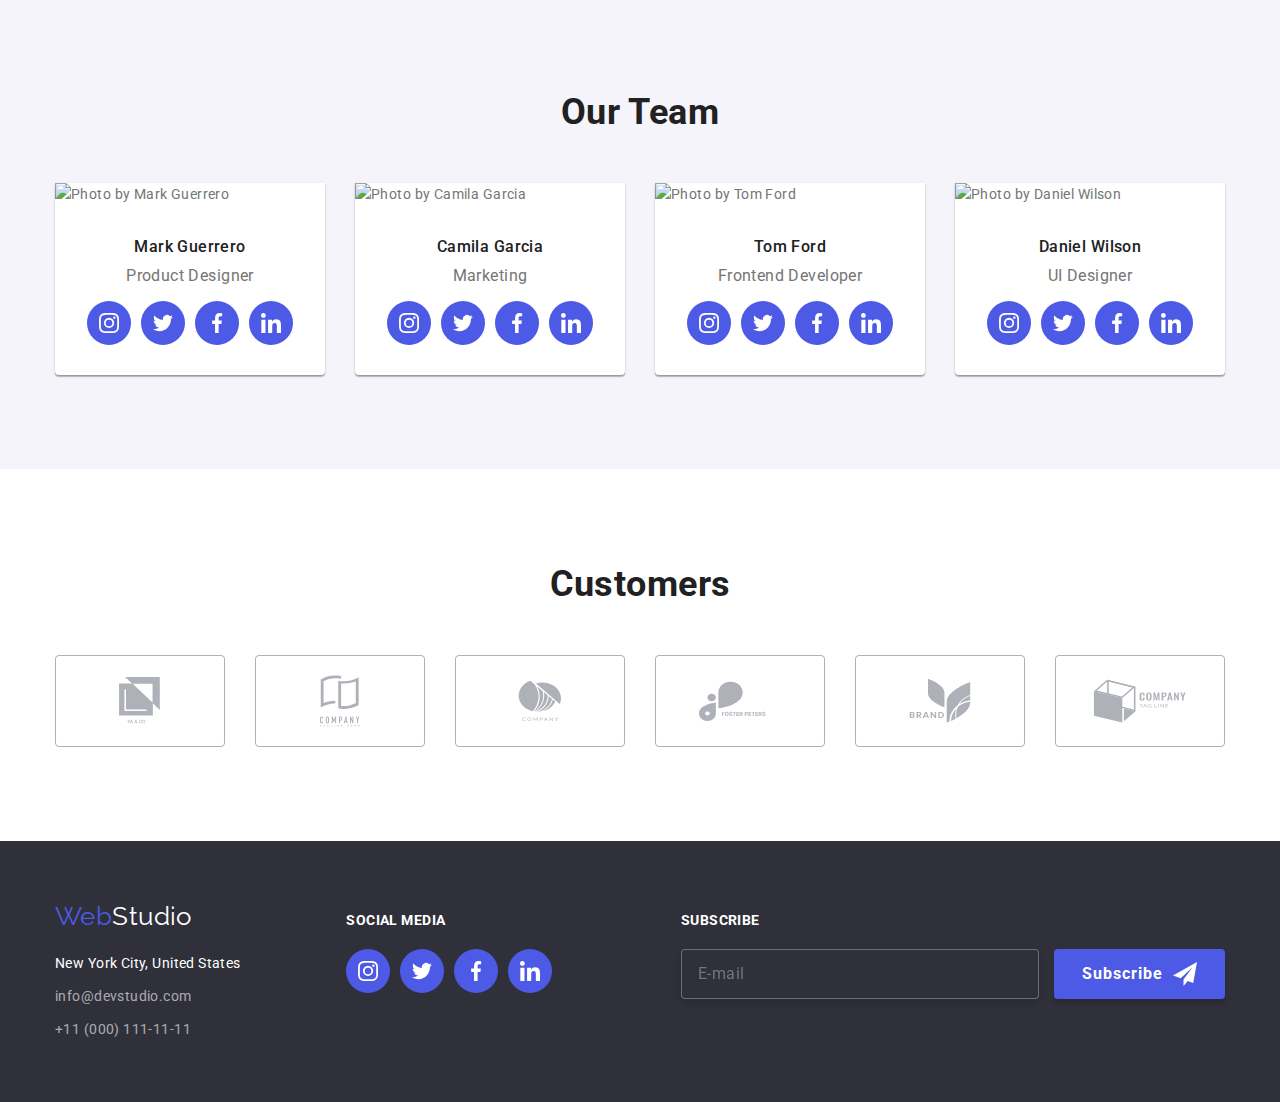
==== commit ad8ec6dc: "feature(home page): finish home page" ====
--- a/index.html
+++ b/index.html
@@ -20,13 +20,14 @@
         <a class="logo header__logo" href="./index.html">
           Web<span class="header__logo-studio">Studio</span>
         </a>
+
         <button
           class="mobile-menu-button js-open-menu"
           type="button"
           aria-expanded="false"
           aria-controls="menu-container"
         >
-          <svg class="mobile-menu-button__icon" aria-label="Переключатель мобильного меню">
+          <svg class="mobile-menu-button__icon" aria-label="Mobile menu toggler">
             <use href="./images/icons/icons.svg#icon-menu"></use>
           </svg>
         </button>
@@ -39,20 +40,21 @@
               aria-expanded="true"
               aria-controls="menu-container"
             >
-              <svg class="mobile-menu-button__icon" aria-label="Переключатель мобильного меню">
+              <svg class="mobile-menu-button__icon" aria-label="Mobile Menu Toggle">
                 <use href="./images/icons/icons.svg#icon-close-menu"></use>
               </svg>
             </button>
+
             <nav class="nav">
               <ul class="list list__set">
                 <li class="nav__item nav__item--position">
-                  <a class="link nav__link nav__link--current" href="./index.html">Студия</a>
+                  <a class="link nav__link nav__link--current" href="./index.html">Studio</a>
                 </li>
                 <li class="nav__item">
-                  <a class="link nav__link" href="./portfolio.html">Портфолио</a>
+                  <a class="link nav__link" href="./portfolio.html">Portfolio</a>
                 </li>
                 <li class="nav__item">
-                  <a class="link nav__link" href="#">Контакты</a>
+                  <a class="link nav__link" href="">Contacts</a>
                 </li>
               </ul>
             </nav>
@@ -70,35 +72,43 @@
                 </a>
               </li>
               <li class="contacts__list contacts__list--phone">
-                <a class="link contacts__link contacts__link--phone" href="tel:+380961111111">
+                <a class="link contacts__link contacts__link--phone" href="tel:+110001111111">
                   <svg class="contacts__icon contacts__icon--phone">
                     <use href="./images/icons/icons.svg#icon-smartphone"></use>
                   </svg>
-                  +38 096 111 11 11
+                  +11 (000) 111-11-11
                 </a>
               </li>
             </ul>
 
-            <ul class="list list__row mobile-menu-socials">
-              <li class="mobile-menu-socials__list">
-                <a
-                  class="link mobile-menu-socials__link mobile-menu-socials__link--instagram"
-                  href="#"
-                  >Instagram</a
-                >
+            <ul class="list social-network mobile-menu-socials">
+              <li class="social-network__item mobile-menu-socials__item">
+                <a href="" class="social-network__link" aria-label="Instagram">
+                  <svg class="social-network__icon">
+                    <use href="./images/icons/icons.svg#icon-instagram"></use>
+                  </svg>
+                </a>
               </li>
-              <li class="mobile-menu-socials__list">
-                <a class="link mobile-menu-socials__link" href="#">Twitter</a>
+              <li class="social-network__item mobile-menu-socials__item">
+                <a href="" class="social-network__link" aria-label="Twitter">
+                  <svg class="social-network__icon">
+                    <use href="./images/icons/icons.svg#icon-twitter"></use>
+                  </svg>
+                </a>
               </li>
-              <li class="mobile-menu-socials__list">
-                <a class="link mobile-menu-socials__link" href="#">Facebook</a>
+              <li class="social-network__item mobile-menu-socials__item">
+                <a href="" class="social-network__link" aria-label="Facebook">
+                  <svg class="social-network__icon">
+                    <use href="./images/icons/icons.svg#icon-facebook"></use>
+                  </svg>
+                </a>
               </li>
-              <li class="mobile-menu-socials__list">
-                <a
-                  class="link mobile-menu-socials__link mobile-menu-socials__link--linkedin"
-                  href="#"
-                  >LinkedIn</a
-                >
+              <li class="social-network__item mobile-menu-socials__item">
+                <a href="" class="social-network__link" aria-label="LinkedIn">
+                  <svg class="social-network__icon">
+                    <use href="./images/icons/icons.svg#icon-linkedin"></use>
+                  </svg>
+                </a>
               </li>
             </ul>
           </div>
@@ -111,15 +121,15 @@
       <!-- Hero -->
       <section class="section hero hero--overlay">
         <div class="container">
-          <h1 class="hero__title">Эффективные решения для вашего бизнеса</h1>
-          <button class="hero__button" type="button" data-modal-open>Заказать услугу</button>
+          <h1 class="hero__title">Effective Solutions for Your Business</h1>
+          <button class="hero__button" type="button" data-modal-open>Order Service</button>
         </div>
       </section>
 
       <!-- Benefits -->
       <section class="section">
         <div class="container">
-          <h2 class="visually-hidden">Наши преимущества</h2>
+          <h2 class="visually-hidden">Our advantages</h2>
           <ul class="list list__set">
             <li class="list__gallery">
               <div class="benefits">
@@ -128,9 +138,10 @@
                     <use href="./images/icons/icons.svg#icon-antenna"></use>
                   </svg>
                 </div>
-                <h3 class="title benefits__title">Внимание к деталям</h3>
+                <h3 class="title benefits__title">Strategy</h3>
                 <p class="benefits__descr">
-                  Идейные соображения, а также начало повседневной работы по формированию позиции.
+                  Our goal is to identify the business problem to walk away with the perfect and
+                  creative solution.
                 </p>
               </div>
             </li>
@@ -141,10 +152,10 @@
                     <use href="./images/icons/icons.svg#icon-clock"></use>
                   </svg>
                 </div>
-                <h3 class="title benefits__title">Пунктуальность</h3>
+                <h3 class="title benefits__title">Punctuality</h3>
                 <p class="benefits__descr">
-                  Задача организации, в особенности же рамки и место обучения кадров влечет за
-                  собой.
+                  Bring the key message to the brand's audience for the best price within the
+                  shortest possible time.
                 </p>
               </div>
             </li>
@@ -155,10 +166,10 @@
                     <use href="./images/icons/icons.svg#icon-diagram"></use>
                   </svg>
                 </div>
-                <h3 class="title benefits__title">Планирование</h3>
+                <h3 class="title benefits__title">Diligence</h3>
                 <p class="benefits__descr">
-                  Равным образом консультация с широким активом в значительной степени
-                  обуславливает.
+                  Research and confirm brands that present the strongest digital growth
+                  opportunities and minimize risk.
                 </p>
               </div>
             </li>
@@ -169,9 +180,10 @@
                     <use href="./images/icons/icons.svg#icon-astronaut"></use>
                   </svg>
                 </div>
-                <h3 class="title benefits__title">Современные технологии</h3>
+                <h3 class="title benefits__title">Technologies</h3>
                 <p class="benefits__descr">
-                  Значимость этих проблем настолько очевидна, что реализация плановых заданий.
+                  Design practice focused on digital experiences. We bring forth a deep passion for
+                  problem-solving.
                 </p>
               </div>
             </li>
@@ -182,16 +194,16 @@
       <!-- Working process -->
       <section class="section section--working">
         <div class="container">
-          <h2 class="section-title">Чем мы занимаемся</h2>
+          <h2 class="section-title">What are we doing</h2>
           <ul class="list list__row">
             <li class="gallery-working">
               <div class="workflow">
                 <img
                   srcset="./images/section-working-process/programmer-workflow-@2x.jpg 2x"
                   src="./images/section-working-process/programmer-workflow.jpg"
-                  alt="Рабочий процесс программиста за клавиатурой с планшетом"
+                  alt="Workflow of a programmer at the keyboard with a tablet"
                 />
-                <h3 class="workflow__thumb">Десктопные приложения</h3>
+                <h3 class="workflow__thumb">Desktop app</h3>
               </div>
             </li>
             <li class="gallery-working">
@@ -199,9 +211,9 @@
                 <img
                   srcset="./images/section-working-process/creating-a-website-@2x.jpg 2x"
                   src="./images/section-working-process/creating-a-website.jpg"
-                  alt="Создание макета сайта на ноутбуке с телефоном в руке"
+                  alt="Creating a website layout on a laptop with a phone in hand"
                 />
-                <h3 class="workflow__thumb">Мобильные приложения</h3>
+                <h3 class="workflow__thumb">Mobile app</h3>
               </div>
             </li>
             <li class="gallery-working">
@@ -209,9 +221,9 @@
                 <img
                   srcset="./images/section-working-process/color-palette-workflow-@2x.jpg 2x"
                   src="./images/section-working-process/color-palette-workflow.jpg"
-                  alt="Рабочий процесс выбора палитры цветов на планшете"
+                  alt="Workflow of choosing color palette on tablet"
                 />
-                <h3 class="workflow__thumb">Дизайнерские решения</h3>
+                <h3 class="workflow__thumb">Design solutions</h3>
               </div>
             </li>
           </ul>
@@ -221,31 +233,31 @@
       <!-- Our team -->
       <section class="section section--team">
         <div class="container">
-          <h2 class="section-title">Наша команда</h2>
+          <h2 class="section-title">Our Team</h2>
           <ul class="list list__set">
             <li class="list__gallery">
               <div class="employee-card">
                 <picture>
                   <source
                     srcset="
-                      ./images/section-team/ihor-demyanenko-product-designer-desktop.webp     1x,
-                      ./images/section-team/ihor-demyanenko-product-designer-desktop-@2x.webp 2x
+                      ./images/section-team/mark-guerero-product-designer-desktop.webp     1x,
+                      ./images/section-team/mark-guerero-product-designer-desktop-@2x.webp 2x
                     "
                     type="image/webp"
                     media="(min-width: 1200px)"
                   />
                   <source
                     srcset="
-                      ./images/section-team/ihor-demyanenko-product-designer-tablet.webp     1x,
-                      ./images/section-team/ihor-demyanenko-product-designer-tablet-@2x.webp 2x
+                      ./images/section-team/mark-guerero-product-designer-tablet.webp     1x,
+                      ./images/section-team/mark-guerero-product-designer-tablet-@2x.webp 2x
                     "
                     type="image/webp"
                     media="(min-width: 768px)"
                   />
                   <source
                     srcset="
-                      ./images/section-team/ihor-demyanenko-product-designer-mobile.webp     1x,
-                      ./images/section-team/ihor-demyanenko-product-designer-mobile-@2x.webp 2x
+                      ./images/section-team/mark-guerero-product-designer-mobile.webp     1x,
+                      ./images/section-team/mark-guerero-product-designer-mobile-@2x.webp 2x
                     "
                     type="image/webp"
                     media="(max-width: 767px)"
@@ -253,58 +265,56 @@
 
                   <source
                     srcset="
-                      ./images/section-team/ihor-demyanenko-product-designer-desktop.jpg     1x,
-                      ./images/section-team/ihor-demyanenko-product-designer-desktop-@2x.jpg 2x
+                      ./images/section-team/mark-guerero-product-designer-desktop.jpg     1x,
+                      ./images/section-team/mark-guerero-product-designer-desktop-@2x.jpg 2x
                     "
                     media="(min-width: 1200px)"
                   />
                   <source
                     srcset="
-                      ./images/section-team/ihor-demyanenko-product-designer-tablet.jpg     1x,
-                      ./images/section-team/ihor-demyanenko-product-designer-tablet-@2x.jpg 2x
+                      ./images/section-team/mark-guerero-product-designer-tablet.jpg     1x,
+                      ./images/section-team/mark-guerero-product-designer-tablet-@2x.jpg 2x
                     "
                     media="(min-width: 768px)"
                   />
                   <source
-                    srcset="
-                      ./images/section-team/ihor-demyanenko-product-designer-mobile-@2x.jpg 2x
-                    "
+                    srcset="./images/section-team/mark-guerero-product-designer-mobile-@2x.jpg 2x"
                     media="(max-width: 768px)"
                   />
 
                   <img
-                    src="./images/section-team/ihor-demyanenko-product-designer-mobile.jpg"
-                    alt="Фото Игоря Демьяненко"
+                    src="./images/section-team/mark-guerero-product-designer-mobile.jpg"
+                    alt="Photo by Mark Guerrero"
                     loading="lazy"
                   />
                 </picture>
                 <div class="employee-card__meta">
-                  <h3 class="title employee-card__name">Игорь Демьяненко</h3>
+                  <h3 class="title employee-card__name">Mark Guerrero</h3>
                   <p class="employee-card__profession">Product Designer</p>
-                  <ul class="list social-network">
-                    <li class="social-network__list">
-                      <a href="#" class="social-network__link" aria-label="Instagram">
+                  <ul class="list social-network social-network__list list__set">
+                    <li class="social-network__item">
+                      <a href="" class="social-network__link" aria-label="Instagram">
                         <svg class="social-network__icon">
                           <use href="./images/icons/icons.svg#icon-instagram"></use>
                         </svg>
                       </a>
                     </li>
-                    <li class="social-network__list">
-                      <a href="#" class="social-network__link" aria-label="Twitter">
+                    <li class="social-network__item">
+                      <a href="" class="social-network__link" aria-label="Twitter">
                         <svg class="social-network__icon">
                           <use href="./images/icons/icons.svg#icon-twitter"></use>
                         </svg>
                       </a>
                     </li>
-                    <li class="social-network__list">
-                      <a href="#" class="social-network__link" aria-label="Facebook">
+                    <li class="social-network__item">
+                      <a href="" class="social-network__link" aria-label="Facebook">
                         <svg class="social-network__icon">
                           <use href="./images/icons/icons.svg#icon-facebook"></use>
                         </svg>
                       </a>
                     </li>
-                    <li class="social-network__list">
-                      <a href="#" class="social-network__link" aria-label="LinkedIn">
+                    <li class="social-network__item">
+                      <a href="" class="social-network__link" aria-label="LinkedIn">
                         <svg class="social-network__icon">
                           <use href="./images/icons/icons.svg#icon-linkedin"></use>
                         </svg>
@@ -319,24 +329,24 @@
                 <picture>
                   <source
                     srcset="
-                      ./images/section-team/olha-repina-frontend-developer-desktop.webp     1x,
-                      ./images/section-team/olha-repina-frontend-developer-desktop-@2x.webp 2x
+                      ./images/section-team/camila-garcia-marketing-desktop.webp     1x,
+                      ./images/section-team/camila-garcia-marketing-desktop-@2x.webp 2x
                     "
                     type="image/webp"
                     media="(min-width: 1200px)"
                   />
                   <source
                     srcset="
-                      ./images/section-team/olha-repina-frontend-developer-tablet.webp     1x,
-                      ./images/section-team/olha-repina-frontend-developer-tablet-@2x.webp 2x
+                      ./images/section-team/camila-garcia-marketing-tablet.webp     1x,
+                      ./images/section-team/camila-garcia-marketing-tablet-@2x.webp 2x
                     "
                     type="image/webp"
                     media="(min-width: 768px)"
                   />
                   <source
                     srcset="
-                      ./images/section-team/olha-repina-frontend-developer-mobile.webp     1x,
-                      ./images/section-team/olha-repina-frontend-developer-mobile-@2x.webp 2x
+                      ./images/section-team/camila-garcia-marketing-mobile.webp     1x,
+                      ./images/section-team/camila-garcia-marketing-mobile-@2x.webp 2x
                     "
                     type="image/webp"
                     media="(max-width: 767px)"
@@ -344,26 +354,26 @@
 
                   <source
                     srcset="
-                      ./images/section-team/olha-repina-frontend-developer-desktop.jpg     1x,
-                      ./images/section-team/olha-repina-frontend-developer-desktop-@2x.jpg 2x
+                      ./images/section-team/camila-garcia-marketing-desktop.jpg     1x,
+                      ./images/section-team/camila-garcia-marketing-desktop-@2x.jpg 2x
                     "
                     media="(min-width: 1200px)"
                   />
                   <source
                     srcset="
-                      ./images/section-team/olha-repina-frontend-developer-tablet.jpg     1x,
-                      ./images/section-team/olha-repina-frontend-developer-tablet-@2x.jpg 2x
+                      ./images/section-team/camila-garcia-marketing-tablet.jpg     1x,
+                      ./images/section-team/camila-garcia-marketing-tablet-@2x.jpg 2x
                     "
                     media="(min-width: 768px)"
                   />
                   <source
-                    srcset="./images/section-team/olha-repina-frontend-developer-mobile-@2x.jpg 2x"
+                    srcset="./images/section-team/camila-garcia-marketing-mobile-@2x.jpg 2x"
                     media="(max-width: 768px)"
                   />
 
                   <img
-                    src="./images/section-team/olha-repina-frontend-developer-mobile.jpg"
-                    alt="Фото Игоря Демьяненко"
+                    src="./images/section-team/camila-garcia-marketing-mobile.jpg"
+                    alt="Photo by Camila Garcia"
                     loading="lazy"
                   />
                 </picture>
@@ -372,46 +382,46 @@
 
                 <!-- <img
                   srcset="
-                    ./images/section-team/olha-repina-frontend-developer-desktop.jpg     270w,
-                    ./images/section-team/olha-repina-frontend-developer-tablet.jpg      354w,
-                    ./images/section-team/olha-repina-frontend-developer-mobile.jpg      450w,
-                    ./images/section-team/olha-repina-frontend-developer-desktop-@2x.jpg 540w,
-                    ./images/section-team/olha-repina-frontend-developer-tablet-@2x.jpg  708w,
-                    ./images/section-team/olha-repina-frontend-developer-mobile-@2x.jpg  900w
+                    ./images/section-team/camila-garcia-marketing-desktop.jpg     270w,
+                    ./images/section-team/camila-garcia-marketing-tablet.jpg      354w,
+                    ./images/section-team/camila-garcia-marketing-mobile.jpg      450w,
+                    ./images/section-team/camila-garcia-marketing-desktop-@2x.jpg 540w,
+                    ./images/section-team/camila-garcia-marketing-tablet-@2x.jpg  708w,
+                    ./images/section-team/camila-garcia-marketing-mobile-@2x.jpg  900w
                   "
-                  src="./images/section-team/olha-repina-frontend-developer-desktop.jpg"
+                  src="./images/section-team/camila-garcia-marketing-desktop.jpg"
                   alt="Фото Ольги Репиной"
                   sizes="(min-width: 1200px) 25vw, (min-width: 768px) 50vw, 100vw"
                   loading="lazy"
                 /> -->
 
                 <div class="employee-card__meta">
-                  <h3 class="title employee-card__name">Ольга Репина</h3>
-                  <p class="employee-card__profession">Frontend Developer</p>
-                  <ul class="list social-network">
-                    <li class="social-network__list">
-                      <a href="#" class="social-network__link" aria-label="Instagram">
+                  <h3 class="title employee-card__name">Camila Garcia</h3>
+                  <p class="employee-card__profession">Marketing</p>
+                  <ul class="list social-network social-network__list list__set">
+                    <li class="social-network__item">
+                      <a href="" class="social-network__link" aria-label="Instagram">
                         <svg class="social-network__icon">
                           <use href="./images/icons/icons.svg#icon-instagram"></use>
                         </svg>
                       </a>
                     </li>
-                    <li class="social-network__list">
-                      <a href="#" class="social-network__link" aria-label="Twitter">
+                    <li class="social-network__item">
+                      <a href="" class="social-network__link" aria-label="Twitter">
                         <svg class="social-network__icon">
                           <use href="./images/icons/icons.svg#icon-twitter"></use>
                         </svg>
                       </a>
                     </li>
-                    <li class="social-network__list">
-                      <a href="#" class="social-network__link" aria-label="Facebook"
+                    <li class="social-network__item">
+                      <a href="" class="social-network__link" aria-label="Facebook"
                         ><svg class="social-network__icon">
                           <use href="./images/icons/icons.svg#icon-facebook"></use>
                         </svg>
                       </a>
                     </li>
-                    <li class="social-network__list">
-                      <a href="#" class="social-network__link" aria-label="LinkedIn">
+                    <li class="social-network__item">
+                      <a href="" class="social-network__link" aria-label="LinkedIn">
                         <svg class="social-network__icon">
                           <use href="./images/icons/icons.svg#icon-linkedin"></use>
                         </svg>
@@ -426,24 +436,24 @@
                 <picture>
                   <source
                     srcset="
-                      ./images/section-team/mykolai-tarasov-marketing-desktop.webp     1x,
-                      ./images/section-team/mykolai-tarasov-marketing-desktop-@2x.webp 2x
+                      ./images/section-team/tom-ford-frontent-developer-desktop.webp     1x,
+                      ./images/section-team/tom-ford-frontent-developer-desktop-@2x.webp 2x
                     "
                     type="image/webp"
                     media="(min-width: 1200px)"
                   />
                   <source
                     srcset="
-                      ./images/section-team/mykolai-tarasov-marketing-tablet.webp     1x,
-                      ./images/section-team/mykolai-tarasov-marketing-tablet-@2x.webp 2x
+                      ./images/section-team/tom-ford-frontent-developer-tablet.webp     1x,
+                      ./images/section-team/tom-ford-frontent-developer-tablet-@2x.webp 2x
                     "
                     type="image/webp"
                     media="(min-width: 768px)"
                   />
                   <source
                     srcset="
-                      ./images/section-team/mykolai-tarasov-marketing-mobile.webp     1x,
-                      ./images/section-team/mykolai-tarasov-marketing-mobile-@2x.webp 2x
+                      ./images/section-team/tom-ford-frontent-developer-mobile.webp     1x,
+                      ./images/section-team/tom-ford-frontent-developer-mobile-@2x.webp 2x
                     "
                     type="image/webp"
                     media="(max-width: 767px)"
@@ -451,57 +461,57 @@
 
                   <source
                     srcset="
-                      ./images/section-team/mykolai-tarasov-marketing-desktop.jpg     1x,
-                      ./images/section-team/mykolai-tarasov-marketing-desktop-@2x.jpg 2x
+                      ./images/section-team/tom-ford-frontent-developer-desktop.jpg     1x,
+                      ./images/section-team/tom-ford-frontent-developer-desktop-@2x.jpg 2x
                     "
                     media="(min-width: 1200px)"
                   />
                   <source
                     srcset="
-                      ./images/section-team/mykolai-tarasov-marketing-tablet.jpg     1x,
-                      ./images/section-team/mykolai-tarasov-marketing-tablet-@2x.jpg 2x
+                      ./images/section-team/tom-ford-frontent-developer-tablet.jpg     1x,
+                      ./images/section-team/tom-ford-frontent-developer-tablet-@2x.jpg 2x
                     "
                     media="(min-width: 768px)"
                   />
                   <source
-                    srcset="./images/section-team/mykolai-tarasov-marketing-mobile-@2x.jpg 2x"
+                    srcset="./images/section-team/tom-ford-frontent-developer-mobile-@2x.jpg 2x"
                     media="(max-width: 768px)"
                   />
 
                   <img
-                    src="./images/section-team/mykolai-tarasov-marketing-mobile.jpg"
-                    alt="Фото Игоря Демьяненко"
+                    src="./images/section-team/tom-ford-frontent-developer-mobile.jpg"
+                    alt="Photo by Tom Ford"
                     loading="lazy"
                   />
                 </picture>
 
                 <div class="employee-card__meta">
-                  <h3 class="title employee-card__name">Николай Тарасов</h3>
-                  <p class="employee-card__profession">Marketing</p>
-                  <ul class="list social-network">
-                    <li class="social-network__list">
-                      <a href="#" class="social-network__link" aria-label="Instagram"
+                  <h3 class="title employee-card__name">Tom Ford</h3>
+                  <p class="employee-card__profession">Frontend Developer</p>
+                  <ul class="list social-network social-network__list list__set">
+                    <li class="social-network__item">
+                      <a href="" class="social-network__link" aria-label="Instagram"
                         ><svg class="social-network__icon">
                           <use href="./images/icons/icons.svg#icon-instagram"></use>
                         </svg>
                       </a>
                     </li>
-                    <li class="social-network__list">
-                      <a href="#" class="social-network__link" aria-label="Twitter">
+                    <li class="social-network__item">
+                      <a href="" class="social-network__link" aria-label="Twitter">
                         <svg class="social-network__icon">
                           <use href="./images/icons/icons.svg#icon-twitter"></use>
                         </svg>
                       </a>
                     </li>
-                    <li class="social-network__list">
-                      <a href="#" class="social-network__link" aria-label="Facebook">
+                    <li class="social-network__item">
+                      <a href="" class="social-network__link" aria-label="Facebook">
                         <svg class="social-network__icon">
                           <use href="./images/icons/icons.svg#icon-facebook"></use>
                         </svg>
                       </a>
                     </li>
-                    <li class="social-network__list">
-                      <a href="#" class="social-network__link" aria-label="LinkedIn">
+                    <li class="social-network__item">
+                      <a href="" class="social-network__link" aria-label="LinkedIn">
                         <svg class="social-network__icon">
                           <use href="./images/icons/icons.svg#icon-linkedin"></use>
                         </svg>
@@ -516,24 +526,24 @@
                 <picture>
                   <source
                     srcset="
-                      ./images/section-team/mykhaylo-ermakov-ui-designer-desktop.webp     1x,
-                      ./images/section-team/mykhaylo-ermakov-ui-designer-desktop-@2x.webp 2x
+                      ./images/section-team/daniel-wilson-ui-designer-desktop.webp     1x,
+                      ./images/section-team/daniel-wilson-ui-designer-desktop-@2x.webp 2x
                     "
                     type="image/webp"
                     media="(min-width: 1200px)"
                   />
                   <source
                     srcset="
-                      ./images/section-team/mykhaylo-ermakov-ui-designer-tablet.webp     1x,
-                      ./images/section-team/mykhaylo-ermakov-ui-designer-tablet-@2x.webp 2x
+                      ./images/section-team/daniel-wilson-ui-designer-tablet.webp     1x,
+                      ./images/section-team/daniel-wilson-ui-designer-tablet-@2x.webp 2x
                     "
                     type="image/webp"
                     media="(min-width: 768px)"
                   />
                   <source
                     srcset="
-                      ./images/section-team/mykhaylo-ermakov-ui-designer-mobile.webp     1x,
-                      ./images/section-team/mykhaylo-ermakov-ui-designer-mobile-@2x.webp 2x
+                      ./images/section-team/daniel-wilson-ui-designer-mobile.webp     1x,
+                      ./images/section-team/daniel-wilson-ui-designer-mobile-@2x.webp 2x
                     "
                     type="image/webp"
                     media="(max-width: 767px)"
@@ -541,56 +551,56 @@
 
                   <source
                     srcset="
-                      ./images/section-team/mykhaylo-ermakov-ui-designer-desktop.jpg     1x,
-                      ./images/section-team/mykhaylo-ermakov-ui-designer-desktop-@2x.jpg 2x
+                      ./images/section-team/daniel-wilson-ui-designer-desktop.jpg     1x,
+                      ./images/section-team/daniel-wilson-ui-designer-desktop-@2x.jpg 2x
                     "
                     media="(min-width: 1200px)"
                   />
                   <source
                     srcset="
-                      ./images/section-team/mykhaylo-ermakov-ui-designer-tablet.jpg     1x,
-                      ./images/section-team/mykhaylo-ermakov-ui-designer-tablet-@2x.jpg 2x
+                      ./images/section-team/daniel-wilson-ui-designer-tablet.jpg     1x,
+                      ./images/section-team/daniel-wilson-ui-designer-tablet-@2x.jpg 2x
                     "
                     media="(min-width: 768px)"
                   />
                   <source
-                    srcset="./images/section-team/mykhaylo-ermakov-ui-designer-mobile-@2x.jpg 2x"
+                    srcset="./images/section-team/daniel-wilson-ui-designer-mobile-@2x.jpg 2x"
                     media="(max-width: 768px)"
                   />
 
                   <img
-                    src="./images/section-team/mykhaylo-ermakov-ui-designer-mobile.jpg"
-                    alt="Фото Игоря Демьяненко"
+                    src="./images/section-team/daniel-wilson-ui-designer-mobile.jpg"
+                    alt="Photo by Daniel Wilson"
                     loading="lazy"
                   />
                 </picture>
                 <div class="employee-card__meta">
-                  <h3 class="title employee-card__name">Михаил Ермаков</h3>
+                  <h3 class="title employee-card__name">Daniel Wilson</h3>
                   <p class="employee-card__profession">UI Designer</p>
-                  <ul class="list social-network">
-                    <li class="social-network__list">
-                      <a href="#" class="social-network__link" aria-label="Instagram"
+                  <ul class="list social-network social-network__list list__set">
+                    <li class="social-network__item">
+                      <a href="" class="social-network__link" aria-label="Instagram"
                         ><svg class="social-network__icon">
                           <use href="./images/icons/icons.svg#icon-instagram"></use>
                         </svg>
                       </a>
                     </li>
-                    <li class="social-network__list">
-                      <a href="#" class="social-network__link" aria-label="Twitter">
+                    <li class="social-network__item">
+                      <a href="" class="social-network__link" aria-label="Twitter">
                         <svg class="social-network__icon">
                           <use href="./images/icons/icons.svg#icon-twitter"></use>
                         </svg>
                       </a>
                     </li>
-                    <li class="social-network__list">
-                      <a href="#" class="social-network__link" aria-label="Facebook">
+                    <li class="social-network__item">
+                      <a href="" class="social-network__link" aria-label="Facebook">
                         <svg class="social-network__icon">
                           <use href="./images/icons/icons.svg#icon-facebook"></use>
                         </svg>
                       </a>
                     </li>
-                    <li class="social-network__list">
-                      <a href="#" class="social-network__link" aria-label="LinkedIn">
+                    <li class="social-network__item">
+                      <a href="" class="social-network__link" aria-label="LinkedIn">
                         <svg class="social-network__icon">
                           <use href="./images/icons/icons.svg#icon-linkedin"></use>
                         </svg>
@@ -607,45 +617,45 @@
       <!-- Our clients -->
       <section class="section">
         <div class="container">
-          <h2 class="section-title">Постоянные клиенты</h2>
+          <h2 class="section-title">Customers</h2>
           <ul class="list list__row">
             <li class="client-gallery">
-              <a class="client-card" href="#" aria-label="Ya and Co company">
+              <a class="client-card" href="" aria-label="Ya and Co company">
                 <svg width="41" height="46.7">
                   <use href="./images/icons/icons.svg#icon-ya-and-co-logo"></use>
                 </svg>
               </a>
             </li>
             <li class="client-gallery">
-              <a class="client-card" href="#" aria-label="Tagline Here company">
+              <a class="client-card" href="" aria-label="Tagline Here company">
                 <svg width="40" height="52">
                   <use href="./images/icons/icons.svg#icon-company-tagline-here-logo"></use>
                 </svg>
               </a>
             </li>
             <li class="client-gallery">
-              <a class="client-card" href="#" aria-label="Company">
+              <a class="client-card" href="" aria-label="Company">
                 <svg width="43.46" height="41.18">
                   <use href="./images/icons/icons.svg#icon-company-logo"></use>
                 </svg>
               </a>
             </li>
             <li class="client-gallery">
-              <a class="client-card" href="#" aria-label="Foster Peters company">
+              <a class="client-card" href="" aria-label="Foster Peters company">
                 <svg width="84.44" height="40.62">
                   <use href="./images/icons/icons.svg#icon-foster-peters-logo"></use>
                 </svg>
               </a>
             </li>
             <li class="client-gallery">
-              <a class="client-card" href="#" aria-label="Brand company">
+              <a class="client-card" href="" aria-label="Brand company">
                 <svg width="62.54" height="45.43">
                   <use href="./images/icons/icons.svg#icon-brand-logo"></use>
                 </svg>
               </a>
             </li>
             <li class="client-gallery">
-              <a class="client-card" href="#" aria-label="Tag Line company">
+              <a class="client-card" href="" aria-label="Tag Line company">
                 <svg width="93.79" height="43.93">
                   <use href="./images/icons/icons.svg#icon-company-tag-line-logo"></use>
                 </svg>
@@ -662,7 +672,7 @@
           <a class="logo footer__logo" href="./index.html">
             Web<span class="footer__logo-studio">Studio</span>
           </a>
-          <address>
+          <address class="footer__address">
             <ul class="list">
               <li class="footer-contacts__list">
                 <a
@@ -670,58 +680,48 @@
                   href="https://goo.gl/maps/piqngm7oDQpEDh6u6"
                   target="_blank"
                   rel="noopener nofollow noreferrer"
-                  >г. Киев, пр-т Леси Украинки, 26</a
+                  >New York City, United States</a
                 >
               </li>
               <li class="footer-contacts__list">
-                <a class="link footer-contacts__link" href="mailto:info@example.com"
-                  >info@example.com</a
+                <a class="link footer-contacts__link" href="mailto:info@devstudio.com"
+                  >info@devstudio.com</a
                 >
               </li>
               <li class="footer-contacts__list">
-                <a class="link footer-contacts__link" href="tel:+380991111111">+38 099 111 11 11</a>
+                <a class="link footer-contacts__link" href="tel:+110001111111"
+                  >+11 (000) 111-11-11</a
+                >
               </li>
             </ul>
           </address>
         </div>
         <div class="footer__socials">
-          <b class="footer__title">присоединяйтесь</b>
-          <ul class="list social-network">
-            <li class="social-network__list">
-              <a
-                class="social-network__link social-network__link--style"
-                href="#"
-                aria-label="Instagram"
+          <b class="footer__title">Social media</b>
+          <ul class="list social-network social-network__list list__set">
+            <li class="social-network__item">
+              <a class="social-network__link" href="" aria-label="Instagram"
                 ><svg class="social-network__icon">
                   <use href="./images/icons/icons.svg#icon-instagram"></use>
                 </svg>
               </a>
             </li>
-            <li class="social-network__list">
-              <a
-                class="social-network__link social-network__link--style"
-                href="#"
-                aria-label="Twitter"
+            <li class="social-network__item">
+              <a class="social-network__link" href="" aria-label="Twitter"
                 ><svg class="social-network__icon">
                   <use href="./images/icons/icons.svg#icon-twitter"></use>
                 </svg>
               </a>
             </li>
-            <li class="social-network__list">
-              <a
-                class="social-network__link social-network__link--style"
-                href="#"
-                aria-label="Facebook"
+            <li class="social-network__item">
+              <a class="social-network__link" href="" aria-label="Facebook"
                 ><svg class="social-network__icon">
                   <use href="./images/icons/icons.svg#icon-facebook"></use>
                 </svg>
               </a>
             </li>
-            <li class="social-network__list">
-              <a
-                class="social-network__link social-network__link--style"
-                href="#"
-                aria-label="LinkedIn"
+            <li class="social-network__item">
+              <a class="social-network__link" href="" aria-label="LinkedIn"
                 ><svg class="social-network__icon">
                   <use href="./images/icons/icons.svg#icon-linkedin"></use>
                 </svg>
@@ -733,14 +733,16 @@
         <!-- js-speaker-form -->
 
         <form class="subscribe">
-          <b class="footer__title">Подпишитесь на рассылку</b>
-          <input class="subscribe__input" type="email" name="mail" placeholder="E-mail" />
-          <button class="subscribe__button" type="submit">
-            <span class="subscribe__button-text">Подписаться</span>
-            <svg class="subscribe__button-icon">
-              <use href="./images/icons/icons.svg#icon-send"></use>
-            </svg>
-          </button>
+          <b class="footer__title">Subscribe</b>
+          <div class="subscribe__wrapper">
+            <input class="subscribe__input" type="email" name="mail" placeholder="E-mail" />
+            <button class="subscribe__button" type="submit">
+              <span class="subscribe__button-text">Subscribe</span>
+              <svg class="subscribe__button-icon">
+                <use href="./images/icons/icons.svg#icon-send"></use>
+              </svg>
+            </button>
+          </div>
         </form>
       </div>
     </footer>
@@ -797,7 +799,7 @@
             <svg class="contact-form__icon-check">
               <use href="./images/icons/icons.svg#icon-check"></use></svg
             >Соглашаюсь с рассылкой и принимаю
-            <a class="contact-form__link-policy" href="#">Условия договора</a>
+            <a class="contact-form__link-policy" href="">Условия договора</a>
           </label>
 
           <button class="button contact-form__button" type="submit">Отправить</button>
--- a/css/main.min.css
+++ b/css/main.min.css
@@ -1 +1 @@
-:root{--primary-white-color: #ffffff;--section-bg-color: #e5e5e5;--secondary-bg-color: #f5f4fa;--hero-footer-bg-color: #2f303a;--primary-text-color: #757575;--title-text-color: #212121;--accent-color: #2196f3;--footer-text-color: rgba(255, 255, 255, 0.6);--logo-studio-text-color: #000000;--button-hover-color: #188ce8;--border-header-color: #ececec;--border-portfolio-card: #eeeeee;--hero-bg-color: rgba(47, 48, 58, 0.4);--social-networks-logo-color: #afb1b8;--social-logo-footer-bg-color: rgba(255, 255, 255, 0.1);--bg-color-thumb-working-process: rgba(47, 48, 58, 0.8);--backdrop-bg-color: rgba(0, 0, 0, 0.2);--animate-time-function: 250ms cubic-bezier(0.4, 0, 0.2, 1)}.hero__button,.subscribe__button,.contact-form__button{padding:10px 32px;color:var(--primary-white-color);font-family:inherit;font-weight:700;font-size:16px;line-height:1.88;text-align:center;letter-spacing:.06em;border:0;border-radius:4px;-webkit-box-shadow:0px 4px 4px rgba(0,0,0,.15);box-shadow:0px 4px 4px rgba(0,0,0,.15);cursor:pointer;background-color:var(--accent-color);-webkit-transition:background-color var(--animate-time-function);transition:background-color var(--animate-time-function)}.hero__button:hover,.subscribe__button:hover,.contact-form__button:hover,.hero__button:focus,.subscribe__button:focus,.contact-form__button:focus{background-color:var(--button-hover-color)}@media screen and (max-width: 767px){.list__gallery:not(:last-child){margin-bottom:30px}}@media screen and (max-width: 767px){.client-gallery{-ms-flex-preferred-size:calc((100% - 30px)/2);flex-basis:calc((100% - 30px)/2)}.client-gallery:not(:nth-last-child(-n+2)){margin-bottom:30px}.client-gallery:nth-child(odd){margin-right:30px}}@media(min-width: 768px)and (max-width: 1199px){.list__gallery{-ms-flex-preferred-size:calc((100% - 30px)/2);flex-basis:calc((100% - 30px)/2)}.list__gallery:not(:nth-last-child(-n+2)){margin-bottom:30px}.list__gallery:nth-child(odd){margin-right:30px}}@media(min-width: 768px)and (max-width: 1199px){.client-gallery{-ms-flex-preferred-size:calc((100% - 60px)/3);flex-basis:calc((100% - 60px)/3)}.client-gallery:not(:nth-last-child(-n+3)){margin-bottom:30px}.client-gallery:not(:nth-child(3n+3)){margin-right:30px}}@media screen and (min-width: 1200px){.gallery-working{-ms-flex-preferred-size:calc((100% - 60px)/3);flex-basis:calc((100% - 60px)/3)}.gallery-working:not(:nth-last-child(-n+3)){margin-bottom:30px}.gallery-working:not(:nth-child(3n+3)){margin-right:30px}}@media screen and (min-width: 1200px){.list__gallery{-ms-flex-preferred-size:calc((100% - 90px)/4);flex-basis:calc((100% - 90px)/4)}.list__gallery:not(:nth-last-child(-n+4)){margin-bottom:30px}.list__gallery:not(:nth-child(4n+4)){margin-right:30px}}@media screen and (min-width: 1200px){.client-gallery{-ms-flex-preferred-size:calc((100% - 150px)/6);flex-basis:calc((100% - 150px)/6)}.client-gallery:not(:nth-last-child(-n+6)){margin-bottom:30px}.client-gallery:not(:nth-child(6n+6)){margin-right:30px}}/*! modern-normalize v1.1.0 | MIT License | https://github.com/sindresorhus/modern-normalize */*,::before,::after{-webkit-box-sizing:border-box;box-sizing:border-box}html{line-height:1.15;-webkit-text-size-adjust:100%;-moz-tab-size:4;-o-tab-size:4;tab-size:4}body{margin:0;font-family:system-ui,-apple-system,"Segoe UI",Roboto,Helvetica,Arial,sans-serif,"Apple Color Emoji","Segoe UI Emoji"}hr{height:0;color:inherit}abbr[title]{-webkit-text-decoration:underline dotted;text-decoration:underline dotted}b,strong{font-weight:bolder}code,kbd,samp,pre{font-family:ui-monospace,SFMono-Regular,Consolas,"Liberation Mono",Menlo,monospace;font-size:1em}small{font-size:80%}sub,sup{font-size:75%;line-height:0;position:relative;vertical-align:baseline}sub{bottom:-0.25em}sup{top:-0.5em}table{text-indent:0;border-color:inherit}button,input,optgroup,select,textarea{font-family:inherit;font-size:100%;line-height:1.15;margin:0}button,select{text-transform:none}button,[type=button],[type=reset],[type=submit]{-webkit-appearance:button}::-moz-focus-inner{border-style:none;padding:0}:-moz-focusring{outline:1px dotted ButtonText}:-moz-ui-invalid{box-shadow:none}legend{padding:0}progress{vertical-align:baseline}::-webkit-inner-spin-button,::-webkit-outer-spin-button{height:auto}[type=search]{-webkit-appearance:textfield;outline-offset:-2px}::-webkit-search-decoration{-webkit-appearance:none}::-webkit-file-upload-button{-webkit-appearance:button;font:inherit}summary{display:list-item}html{-webkit-box-sizing:border-box;box-sizing:border-box}*,*::after,*::before{-webkit-box-sizing:inherit;box-sizing:inherit}h1,h2,h3,h4,h5,h6,p{margin-top:0}img{display:block;max-width:100%;height:auto}address{font-style:normal}textarea{resize:none}.page{background-color:var(--primary-white-color);color:var(--primary-text-color);font-family:"Roboto",sans-serif;font-size:14px;line-height:1.71;letter-spacing:.03em}.visually-hidden{position:absolute;width:1px;height:1px;margin:-1px;border:0;padding:0;white-space:nowrap;-webkit-clip-path:inset(100%);clip-path:inset(100%);clip:rect(0 0 0 0);overflow:hidden}.link{text-decoration:none;color:inherit}.section{padding-top:60px;padding-bottom:60px}@media screen and (min-width: 1200px){.section{padding-top:94px;padding-bottom:94px}}.container{padding-left:15px;padding-right:15px;margin-left:auto;margin-right:auto}@media screen and (min-width: 480px){.container{width:480px}}@media screen and (min-width: 768px){.container{width:768px}}@media screen and (min-width: 1200px){.container{width:1200px}}.section-title{margin-bottom:30px;color:var(--title-text-color);font-size:28px;line-height:1.18;text-align:center}@media screen and (min-width: 1200px){.section-title{margin-bottom:50px;font-size:36px;line-height:1.17}}.title{margin-bottom:10px;color:var(--title-text-color)}.list{list-style:none;padding-left:0;margin:0}@media screen and (min-width: 768px){.list__set{display:-webkit-box;display:-ms-flexbox;display:flex;-ms-flex-wrap:wrap;flex-wrap:wrap}}.list__row{display:-webkit-box;display:-ms-flexbox;display:flex;-ms-flex-wrap:wrap;flex-wrap:wrap}.mobile-menu-button{display:-webkit-inline-box;display:-ms-inline-flexbox;display:inline-flex;padding:0;border:none;background-color:rgba(0,0,0,0)}.mobile-menu-button:hover .mobile-menu-button__icon,.mobile-menu-button:focus .mobile-menu-button__icon{fill:var(--accent-color)}@media screen and (min-width: 768px){.mobile-menu-button{display:none}}.mobile-menu-button__icon{width:40px;height:40px}.mobile-menu-button__close{position:absolute;top:10px;right:15px}@media screen and (min-width: 768px){.mobile-menu{-webkit-box-flex:1;-ms-flex-positive:1;flex-grow:1}}@media screen and (max-width: 767px){.mobile-menu{position:fixed;z-index:1;top:50%;left:50%;width:100%;height:100%;-webkit-transform:translate(-50%, -50%) scale(0);transform:translate(-50%, -50%) scale(0);-webkit-transition:-webkit-transform var(--animate-time-function);transition:-webkit-transform var(--animate-time-function);transition:transform var(--animate-time-function);transition:transform var(--animate-time-function), -webkit-transform var(--animate-time-function)}.mobile-menu.is-open{-webkit-transform:translate(-50%, -50%) scale(1);transform:translate(-50%, -50%) scale(1)}}.mobile-menu__content{display:-webkit-box;display:-ms-flexbox;display:flex}@media screen and (max-width: 767px){.mobile-menu__content{-webkit-box-orient:vertical;-webkit-box-direction:normal;-ms-flex-direction:column;flex-direction:column;padding:32px 40px 48px;height:100%;width:100%;background-color:var(--primary-white-color)}}@media screen and (min-width: 768px){.mobile-menu__content{-webkit-box-pack:justify;-ms-flex-pack:justify;justify-content:space-between}}@media screen and (min-width: 768px){.mobile-menu-socials{display:none}}.mobile-menu-socials__list:not(:last-child){border-right:1px solid rgba(33,33,33,.2)}.mobile-menu-socials__link{padding:0 6px;font-weight:500;font-size:12px;line-height:1.22;letter-spacing:.02em;color:var(--accent-color)}.mobile-menu-socials__link--instagram{padding:0 6px 0 0}.mobile-menu-socials__link--linkedin{padding:0 0 0 6px}@media screen and (min-width: 400px){.mobile-menu-socials__link{padding:0 8px;font-size:16px}.mobile-menu-socials__link--instagram{padding:0 8px 0 0}.mobile-menu-socials__link--linkedin{padding:0 0 0 8px}}@media screen and (min-width: 480px){.mobile-menu-socials__link{padding:0 10px;font-size:18px}.mobile-menu-socials__link--instagram{padding:0 10px 0 0}.mobile-menu-socials__link--linkedin{padding:0 0 0 10px}}@media screen and (max-width: 767px){.nav{-webkit-box-flex:3;-ms-flex-positive:3;flex-grow:3}}.nav__item--position{position:relative}@media screen and (min-width: 768px){.nav__item:not(:last-child){margin-right:50px}}.nav__link{display:inline-block;font-weight:500;letter-spacing:.02em;color:var(--title-text-color);-webkit-transition:color var(--animate-time-function);transition:color var(--animate-time-function)}@media screen and (max-width: 767px){.nav__link{padding:16px 0;font-size:40px;line-height:1.18}}@media screen and (min-width: 768px){.nav__link{padding:32px 0;line-height:1.14}.nav__link--current::after{position:absolute;content:"";bottom:-1px;left:0;width:100%;border-radius:2px;background-color:var(--accent-color);border:solid 2px var(--accent-color)}}.nav__link:hover,.nav__link:focus,.nav__link--current{color:var(--accent-color)}.logo{color:var(--accent-color);font-family:"Raleway",sans-serif;font-size:24px;line-height:1.17;text-decoration:none}@media screen and (min-width: 1200px){.logo{font-size:26px;line-height:1.19}}.contact-form__title{display:block;margin-bottom:30px;font-size:14px;line-height:1.5;text-align:center;color:var(--title-text-color)}@media screen and (min-width: 400px){.contact-form__title{font-size:18px}}@media screen and (min-width: 480px){.contact-form__title{font-size:20px}}@media screen and (min-width: 1200px){.contact-form__title{line-height:1.15}}.contact-form__label{position:relative;display:block;margin-bottom:28px;cursor:pointer}.contact-form__input{width:100%;height:40px;padding:12px 12px 12px 42px;border:1px solid rgba(33,33,33,.2);border-radius:4px;outline:none;cursor:pointer;-webkit-transition:border var(--animate-time-function);transition:border var(--animate-time-function)}.contact-form__input:focus~.contact-form__label-text,.contact-form__input:focus+.contact-form__label-icon{fill:var(--accent-color);color:var(--accent-color)}.contact-form__input:not(:-moz-placeholder-shown)~.contact-form__label-text{transform:translate(-27px, -271%);color:var(--accent-color)}.contact-form__input:not(:-ms-input-placeholder)~.contact-form__label-text{transform:translate(-27px, -271%);color:var(--accent-color)}.contact-form__input:not(:placeholder-shown)~.contact-form__label-text{-webkit-transform:translate(-27px, -271%);transform:translate(-27px, -271%);color:var(--accent-color)}.contact-form__input:not(:-moz-placeholder-shown)+.contact-form__label-icon{fill:var(--accent-color)}.contact-form__input:not(:-ms-input-placeholder)+.contact-form__label-icon{fill:var(--accent-color)}.contact-form__input:not(:placeholder-shown)+.contact-form__label-icon{fill:var(--accent-color)}.contact-form__input:not(:-moz-placeholder-shown){border:1px solid var(--accent-color)}.contact-form__input:not(:-ms-input-placeholder){border:1px solid var(--accent-color)}.contact-form__input:focus,.contact-form__input:not(:placeholder-shown){border:1px solid var(--accent-color)}.contact-form__label-text{position:absolute;top:50%;left:42px;-webkit-transform:translateY(-50%);transform:translateY(-50%);font-size:12px;line-height:1.17;letter-spacing:.01em;-webkit-transition:color var(--animate-time-function),-webkit-transform var(--animate-time-function);transition:color var(--animate-time-function),-webkit-transform var(--animate-time-function);transition:transform var(--animate-time-function),color var(--animate-time-function);transition:transform var(--animate-time-function),color var(--animate-time-function),-webkit-transform var(--animate-time-function)}.contact-form__label-icon{position:absolute;top:50%;left:15px;-webkit-transform:translateY(-50%);transform:translateY(-50%);width:18px;height:18px;-webkit-transition:fill var(--animate-time-function);transition:fill var(--animate-time-function)}.contact-form__comment{display:block;position:relative;margin-bottom:20px;cursor:pointer}.contact-form__textarea-descr{position:absolute;top:0;left:15px;-webkit-transform:translateY(-129%);transform:translateY(-129%);font-size:12px;line-height:1.17;letter-spacing:.01em;-webkit-transition:color var(--animate-time-function);transition:color var(--animate-time-function)}.contact-form__textarea{display:block;width:100%;height:120px;padding:12px 15px;font-size:12px;line-height:1.17;letter-spacing:.01em;border:1px solid rgba(33,33,33,.2);border-radius:4px;outline:none;cursor:pointer;-webkit-transition:border var(--animate-time-function);transition:border var(--animate-time-function)}.contact-form__textarea:focus+.contact-form__textarea-descr{color:var(--accent-color)}.contact-form__textarea:focus::-webkit-input-placeholder{color:var(--accent-color);font-size:14px;line-height:1.15}.contact-form__textarea:focus::-moz-placeholder{color:var(--accent-color);font-size:14px;line-height:1.15}.contact-form__textarea:focus:-ms-input-placeholder{color:var(--accent-color);font-size:14px;line-height:1.15}.contact-form__textarea:focus::-ms-input-placeholder{color:var(--accent-color);font-size:14px;line-height:1.15}.contact-form__textarea:focus::placeholder{color:var(--accent-color);font-size:14px;line-height:1.15}.contact-form__textarea:not(:-moz-placeholder-shown)+.contact-form__textarea-descr{color:var(--accent-color)}.contact-form__textarea:not(:-ms-input-placeholder)+.contact-form__textarea-descr{color:var(--accent-color)}.contact-form__textarea:not(:placeholder-shown)+.contact-form__textarea-descr{color:var(--accent-color)}.contact-form__textarea::-webkit-input-placeholder{-webkit-transition:color var(--animate-time-function),font-size var(--animate-time-function),line-height var(--animate-time-function);transition:color var(--animate-time-function),font-size var(--animate-time-function),line-height var(--animate-time-function)}.contact-form__textarea::-moz-placeholder{-moz-transition:color var(--animate-time-function),font-size var(--animate-time-function),line-height var(--animate-time-function);transition:color var(--animate-time-function),font-size var(--animate-time-function),line-height var(--animate-time-function)}.contact-form__textarea:-ms-input-placeholder{-ms-transition:color var(--animate-time-function),font-size var(--animate-time-function),line-height var(--animate-time-function);transition:color var(--animate-time-function),font-size var(--animate-time-function),line-height var(--animate-time-function)}.contact-form__textarea::-ms-input-placeholder{-ms-transition:color var(--animate-time-function),font-size var(--animate-time-function),line-height var(--animate-time-function);transition:color var(--animate-time-function),font-size var(--animate-time-function),line-height var(--animate-time-function)}.contact-form__textarea::placeholder{-webkit-transition:color var(--animate-time-function),font-size var(--animate-time-function),line-height var(--animate-time-function);transition:color var(--animate-time-function),font-size var(--animate-time-function),line-height var(--animate-time-function)}.contact-form__textarea:not(:-moz-placeholder-shown){border:1px solid var(--accent-color)}.contact-form__textarea:not(:-ms-input-placeholder){border:1px solid var(--accent-color)}.contact-form__textarea:focus,.contact-form__textarea:not(:placeholder-shown){border:1px solid var(--accent-color)}.contact-form__textarea:not(:-moz-placeholder-shown){font-size:14px;line-height:1.15}.contact-form__textarea:not(:-ms-input-placeholder){font-size:14px;line-height:1.15}.contact-form__textarea:not(:placeholder-shown){font-size:14px;line-height:1.15}.contact-form__policy{position:relative;display:block;margin-bottom:30px;padding-left:15px;font-size:10px;line-height:1.17;text-align:center;cursor:pointer}@media screen and (min-width: 400px){.contact-form__policy{padding-left:18px;font-size:12px}}@media screen and (min-width: 1200px){.contact-form__policy{font-size:inherit;line-height:inherit}}.contact-form__checkbox-icon{position:absolute;top:-1px;left:3px;width:14px;height:13px;border:2px solid var(--title-text-color);border-radius:2px;opacity:1;-webkit-transition:opacity var(--animate-time-function),border var(--animate-time-function);transition:opacity var(--animate-time-function),border var(--animate-time-function)}@media screen and (min-width: 400px){.contact-form__checkbox-icon{width:16px;height:15px}}@media screen and (min-width: 1200px){.contact-form__checkbox-icon{top:3px;left:10px}}.contact-form__icon-check{position:absolute;top:-1px;left:3px;width:14px;height:13px;fill:var(--primary-white-color);background-color:var(--accent-color);border:2px solid var(--accent-color);border-radius:2px;background-origin:border-box;opacity:0;-webkit-transition:opacity var(--animate-time-function);transition:opacity var(--animate-time-function)}@media screen and (min-width: 400px){.contact-form__icon-check{width:16px;height:15px}}@media screen and (min-width: 1200px){.contact-form__icon-check{top:3px;left:10px}}.contact-form__link-policy{color:var(--accent-color)}.contact-form__checkbox-input{-webkit-appearance:none;-moz-appearance:none;appearance:none}.contact-form__checkbox-input:focus+.contact-form__checkbox-icon{border:2px solid var(--accent-color)}.contact-form__checkbox-input:checked+.contact-form__checkbox-icon{opacity:0}.contact-form__checkbox-input:checked~.contact-form__icon-check{opacity:1}.contact-form__button{display:block;padding:10px 55px 10px 56px;margin:0 auto}.contacts{display:-webkit-box;display:-ms-flexbox;display:flex}@media screen and (max-width: 767px){.contacts{-webkit-box-orient:vertical;-webkit-box-direction:reverse;-ms-flex-direction:column-reverse;flex-direction:column-reverse;-webkit-box-flex:2;-ms-flex-positive:2;flex-grow:2}}@media screen and (min-width: 768px){.contacts{-webkit-box-orient:vertical;-webkit-box-direction:normal;-ms-flex-direction:column;flex-direction:column}}@media screen and (min-width: 1200px){.contacts{-webkit-box-orient:horizontal;-webkit-box-direction:normal;-ms-flex-direction:row;flex-direction:row}}@media screen and (max-width: 767px){.contacts__list--phone{margin-bottom:32px}.contacts__list--mail{margin-bottom:64px}}@media screen and (min-width: 1200px){.contacts__list:not(:last-child){margin-right:30px}}.contacts__link{display:-webkit-box;display:-ms-flexbox;display:flex;-webkit-box-align:center;-ms-flex-align:center;align-items:center;font-weight:500;font-size:24px;line-height:1.17;letter-spacing:.02em;-webkit-transition:color var(--animate-time-function);transition:color var(--animate-time-function)}.contacts__link--phone{font-size:27px;line-height:1.18;color:var(--accent-color)}@media screen and (min-width: 400px){.contacts__link--phone{font-size:34px}}@media screen and (min-width: 768px){.contacts__link{font-size:12px;line-height:1.17}.contacts__link--mail{padding-top:21px;padding-bottom:5px}.contacts__link--phone{padding-top:5px;padding-bottom:21px;color:inherit}}@media screen and (min-width: 1200px){.contacts__link{padding:32px 0;font-size:14px;line-height:1.14}}.contacts__link:hover,.contacts__link:focus{color:var(--accent-color)}.contacts__icon{fill:currentColor}@media screen and (max-width: 767px){.contacts__icon{display:none}}@media screen and (min-width: 768px){.contacts__icon{margin-right:8px}.contacts__icon--mail{width:14px;height:10px}.contacts__icon--phone{width:10px;height:14px}}@media screen and (min-width: 1200px){.contacts__icon{margin-right:10px}.contacts__icon--mail{width:16px;height:12px}.contacts__icon--phone{width:10px;height:16px}}.social-network{text-align:center}.social-network__list{display:-webkit-inline-box;display:-ms-inline-flexbox;display:inline-flex}.social-network__list:not(:last-child){margin-right:10px}.social-network__link{display:-webkit-box;display:-ms-flexbox;display:flex;-webkit-box-pack:center;-ms-flex-pack:center;justify-content:center;-webkit-box-align:center;-ms-flex-align:center;align-items:center;width:44px;height:44px;border-radius:50%;fill:var(--social-networks-logo-color);-webkit-transition:background-color var(--animate-time-function),fill var(--animate-time-function);transition:background-color var(--animate-time-function),fill var(--animate-time-function)}.social-network__link:hover,.social-network__link:focus{fill:var(--primary-white-color);background-color:var(--accent-color)}.social-network__icon{width:20px;height:20px}@media screen and (max-width: 1199px){.footer-contacts{text-align:center;margin-bottom:60px}}@media screen and (min-width: 1200px){.footer-contacts{margin-right:70px}}.footer-contacts__list:not(:last-child){margin-bottom:9px}.footer-contacts__office{color:var(--primary-white-color)}.footer-contacts__link{color:var(--footer-text-color);-webkit-transition:color var(--animate-time-function);transition:color var(--animate-time-function)}.footer-contacts__link:hover,.footer-contacts__link:focus{color:var(--accent-color)}@media screen and (max-width: 1199px){.subscribe{display:-webkit-box;display:-ms-flexbox;display:flex;-webkit-box-orient:vertical;-webkit-box-direction:normal;-ms-flex-direction:column;flex-direction:column;-webkit-box-align:center;-ms-flex-align:center;align-items:center;width:100%;text-align:center}}.subscribe__input{height:50px;padding:15px 16px;width:100%;border:1px solid rgba(255,255,255,.3);border-radius:4px;font-size:16px;line-height:1.25;letter-spacing:.03em;color:var(--primary-white-color);background-color:var(--hero-footer-bg-color);-webkit-filter:drop-shadow(0px 4px 4px rgba(0, 0, 0, 0.15));filter:drop-shadow(0px 4px 4px rgba(0, 0, 0, 0.15))}@media(min-width: 480px)and (max-width: 1199px){.subscribe__input{width:450px}}@media screen and (max-width: 1199px){.subscribe__input{margin-bottom:20px}}@media screen and (min-width: 1200px){.subscribe__input{margin-right:12px;width:358px}}.subscribe__input:focus{background-color:var(--hero-footer-bg-color)}.subscribe__button{display:-webkit-inline-box;display:-ms-inline-flexbox;display:inline-flex;-webkit-box-pack:center;-ms-flex-pack:center;justify-content:center;-webkit-box-align:center;-ms-flex-align:center;align-items:center;max-width:200px;padding:10px 28px 10px 28px}.subscribe__button-text{margin-right:10px}.subscribe__button-icon{width:24px;height:24px}.portfolio-card{display:inline-block;-webkit-transition:-webkit-box-shadow var(--animate-time-function);transition:-webkit-box-shadow var(--animate-time-function);transition:box-shadow var(--animate-time-function);transition:box-shadow var(--animate-time-function), -webkit-box-shadow var(--animate-time-function)}.portfolio-card:hover,.portfolio-card:focus{-webkit-box-shadow:0px 1px 1px rgba(0,0,0,.12),0px 4px 4px rgba(0,0,0,.06),1px 4px 6px rgba(0,0,0,.16);box-shadow:0px 1px 1px rgba(0,0,0,.12),0px 4px 4px rgba(0,0,0,.06),1px 4px 6px rgba(0,0,0,.16)}.portfolio-card:hover .portfolio-card__overlay,.portfolio-card:focus .portfolio-card__overlay{-webkit-transform:translateY(0);transform:translateY(0)}.portfolio-card__meta{position:relative;overflow:hidden}.portfolio-card__overlay{position:absolute;bottom:0;-webkit-transform:translateY(101%);transform:translateY(101%);width:100%;height:100%;background-color:rgba(33,150,243,.9);-webkit-transition:-webkit-transform var(--animate-time-function);transition:-webkit-transform var(--animate-time-function);transition:transform var(--animate-time-function);transition:transform var(--animate-time-function), -webkit-transform var(--animate-time-function)}.portfolio-card__descr{position:absolute;top:50%;left:50%;-webkit-transform:translate(-50%, -50%);transform:translate(-50%, -50%);width:100%;padding:10px 24px;margin-bottom:0;font-size:15px;line-height:1.56;color:var(--primary-white-color)}@media screen and (min-width: 400px){.portfolio-card__descr{font-size:18px}}.portfolio-card__thumb{padding:20px 24px;border-right:1px solid var(--border-portfolio-card);border-bottom:1px solid var(--border-portfolio-card);border-left:1px solid var(--border-portfolio-card)}@media(min-width: 768px)and (max-width: 1199px){.portfolio-card__thumb--technocrack{padding-top:20px;padding-bottom:56px}}.portfolio-card__title{margin-bottom:4px;color:var(--title-text-color);font-size:18px;line-height:2;letter-spacing:.06em}.portfolio-card__text{margin:0;color:var(--primary-text-color);font-size:16px;line-height:1.87}.backdrop{position:fixed;top:0;left:0;width:100%;height:100%;background-color:var(--backdrop-bg-color);opacity:1;-webkit-transition:opacity var(--animate-time-function),visibility var(--animate-time-function);transition:opacity var(--animate-time-function),visibility var(--animate-time-function)}.backdrop.is-hidden{opacity:0;visibility:hidden;pointer-events:none}.modal{position:absolute;top:50%;left:50%;-webkit-transform:translate(-50%, -50%) scale(1);transform:translate(-50%, -50%) scale(1);width:95%;padding:40px;background-color:var(--primary-white-color);border-radius:4px;-webkit-box-shadow:0px 1px 3px rgba(0,0,0,.12),0px 1px 1px rgba(0,0,0,.14),0px 2px 1px rgba(0,0,0,.2);box-shadow:0px 1px 3px rgba(0,0,0,.12),0px 1px 1px rgba(0,0,0,.14),0px 2px 1px rgba(0,0,0,.2);-webkit-transition:-webkit-transform var(--animate-time-function);transition:-webkit-transform var(--animate-time-function);transition:transform var(--animate-time-function);transition:transform var(--animate-time-function), -webkit-transform var(--animate-time-function)}.backdrop.is-hidden .modal{-webkit-transform:translate(-50%, -50%) scale(1.3);transform:translate(-50%, -50%) scale(1.3)}@media screen and (min-width: 480px){.modal{width:100%;max-width:450px}}@media screen and (min-width: 1200px){.modal{max-width:528px}}.modal__close-btn{position:absolute;top:0;right:0;-webkit-transform:translate(-8px, 8px);transform:translate(-8px, 8px);display:-webkit-box;display:-ms-flexbox;display:flex;-webkit-box-pack:center;-ms-flex-pack:center;justify-content:center;-webkit-box-align:center;-ms-flex-align:center;align-items:center;width:30px;height:30px;margin-left:auto;padding:0;background-color:var(--primary-white-color);cursor:pointer;border-radius:50%;border:1px solid rgba(0,0,0,.1);-webkit-transition:fill var(--animate-time-function);transition:fill var(--animate-time-function)}.modal__close-btn:hover,.modal__close-btn:focus{fill:var(--accent-color)}.modal__close-btn-icon{width:11px;height:11px}.header{border-bottom:1px solid var(--border-header-color)}.header__container{display:-webkit-box;display:-ms-flexbox;display:flex}@media screen and (max-width: 767px){.header__container{-webkit-box-align:center;-ms-flex-align:center;align-items:center;-webkit-box-pack:justify;-ms-flex-pack:justify;justify-content:space-between}}.header__logo{display:inline-block;padding-top:16px;padding-bottom:16px}@media screen and (min-width: 768px){.header__logo{margin-right:88px;padding-top:26px;padding-bottom:26px}}@media screen and (min-width: 1200px){.header__logo{margin-right:93px;padding-top:24px;padding-bottom:25px}}.header__logo-studio{color:var(--logo-studio-text-color)}.hero{padding:118px 0;background-color:var(--hero-footer-bg-color);text-align:center}@media screen and (min-width: 1200px){.hero{padding:200px 0}}.hero--overlay{margin-left:auto;margin-right:auto;background-image:-webkit-gradient(linear, left top, left bottom, from(rgba(47, 48, 58, 0.4)), to(rgba(47, 48, 58, 0.4))),url("../images/section-hero/hero-bg-image-mobile.jpg");background-image:linear-gradient(to bottom, rgba(47, 48, 58, 0.4), rgba(47, 48, 58, 0.4)),url("../images/section-hero/hero-bg-image-mobile.jpg");background-repeat:no-repeat;background-size:cover;background-position:center}@media screen and (min-device-pixel-ratio: 2),screen and (-webkit-min-device-pixel-ratio: 2),screen and (min-resolution: 192dpi),screen and (min-resolution: 2dppx){.hero--overlay{background-image:-webkit-gradient(linear, left top, left bottom, from(rgba(47, 48, 58, 0.4)), to(rgba(47, 48, 58, 0.4))),url("../images/section-hero/hero-bg-image-mobile-@2x.jpg");background-image:linear-gradient(to bottom, rgba(47, 48, 58, 0.4), rgba(47, 48, 58, 0.4)),url("../images/section-hero/hero-bg-image-mobile-@2x.jpg")}}@media screen and (min-width: 768px){.hero--overlay{background-image:-webkit-gradient(linear, left top, left bottom, from(rgba(47, 48, 58, 0.4)), to(rgba(47, 48, 58, 0.4))),url("../images/section-hero/hero-bg-image-tablet.jpg");background-image:linear-gradient(to bottom, rgba(47, 48, 58, 0.4), rgba(47, 48, 58, 0.4)),url("../images/section-hero/hero-bg-image-tablet.jpg")}}@media screen and (min-width: 768px)and (min-device-pixel-ratio: 2),screen and (min-width: 768px)and (-webkit-min-device-pixel-ratio: 2),screen and (min-width: 768px)and (min-resolution: 192dpi),screen and (min-width: 768px)and (min-resolution: 2dppx){.hero--overlay{background-image:-webkit-gradient(linear, left top, left bottom, from(rgba(47, 48, 58, 0.4)), to(rgba(47, 48, 58, 0.4))),url("../images/section-hero/hero-bg-image-tablet-@2x.jpg");background-image:linear-gradient(to bottom, rgba(47, 48, 58, 0.4), rgba(47, 48, 58, 0.4)),url("../images/section-hero/hero-bg-image-tablet-@2x.jpg")}}@media screen and (min-width: 1200px){.hero--overlay{max-width:1600px;background-image:-webkit-gradient(linear, left top, left bottom, from(rgba(47, 48, 58, 0.4)), to(rgba(47, 48, 58, 0.4))),url("../images/section-hero/hero-bg-image-desktop.jpg");background-image:linear-gradient(to bottom, rgba(47, 48, 58, 0.4), rgba(47, 48, 58, 0.4)),url("../images/section-hero/hero-bg-image-desktop.jpg")}}@media screen and (min-width: 1200px)and (min-device-pixel-ratio: 2),screen and (min-width: 1200px)and (-webkit-min-device-pixel-ratio: 2),screen and (min-width: 1200px)and (min-resolution: 192dpi),screen and (min-width: 1200px)and (min-resolution: 2dppx){.hero--overlay{background-image:-webkit-gradient(linear, left top, left bottom, from(rgba(47, 48, 58, 0.4)), to(rgba(47, 48, 58, 0.4))),url("../images/section-hero/hero-bg-image-desktop-@2x.jpg");background-image:linear-gradient(to bottom, rgba(47, 48, 58, 0.4), rgba(47, 48, 58, 0.4)),url("../images/section-hero/hero-bg-image-desktop-@2x.jpg")}}.hero__title{margin:0 auto 30px;max-width:360px;color:var(--primary-white-color);font-weight:900;font-size:26px;line-height:1.62;text-transform:uppercase;letter-spacing:.06em}@media screen and (min-width: 1200px){.hero__title{max-width:696px;font-size:44px;line-height:1.36}}.benefits__thumb{display:-webkit-box;display:-ms-flexbox;display:flex;-webkit-box-pack:center;-ms-flex-pack:center;justify-content:center;-webkit-box-align:center;-ms-flex-align:center;align-items:center;margin-bottom:30px;height:120px;background-color:var(--secondary-bg-color);border-radius:4px}.benefits__icon{width:70px;height:70px}.benefits__title{font-size:14px;line-height:1.14;text-transform:uppercase}@media screen and (max-width: 767px){.benefits__title{text-align:center}}.benefits__descr{margin:0}.section--working{padding-top:0}@media screen and (max-width: 1199px){.section--working{display:none}}.workflow{position:relative}.workflow__thumb{position:absolute;bottom:0;width:100%;margin-bottom:0;padding:27px 0;line-height:1.14;text-align:center;text-transform:uppercase;color:var(--primary-white-color);background-color:var(--bg-color-thumb-working-process)}.section--team{background-color:var(--secondary-bg-color)}.employee-card{background-color:var(--primary-white-color);border-radius:0px 0px 4px 4px;-webkit-box-shadow:0px 1px 3px rgba(0,0,0,.12),0px 1px 1px rgba(0,0,0,.14),0px 2px 1px rgba(0,0,0,.2);box-shadow:0px 1px 3px rgba(0,0,0,.12),0px 1px 1px rgba(0,0,0,.14),0px 2px 1px rgba(0,0,0,.2)}.employee-card__meta{padding:30px 0 24px}@media screen and (min-width: 1200px){.employee-card__meta{padding:30px 0}}.employee-card__name{font-weight:500;font-size:16px;line-height:1.19;text-align:center}.employee-card__profession{margin:0 0 16px;font-size:16px;line-height:1.19;text-align:center}.client-card{display:-webkit-box;display:-ms-flexbox;display:flex;-webkit-box-pack:center;-ms-flex-pack:center;justify-content:center;-webkit-box-align:center;-ms-flex-align:center;align-items:center;height:92px;border:1px solid var(--social-networks-logo-color);border-radius:4px;fill:var(--social-networks-logo-color);-webkit-transition:fill var(--animate-time-function),border var(--animate-time-function);transition:fill var(--animate-time-function),border var(--animate-time-function)}.client-card:hover,.client-card:focus{fill:var(--accent-color);border:1px solid var(--accent-color)}.footer{padding:60px 0;background-color:var(--hero-footer-bg-color)}.footer__container{display:-webkit-box;display:-ms-flexbox;display:flex;-ms-flex-wrap:wrap;flex-wrap:wrap;-webkit-box-align:baseline;-ms-flex-align:baseline;align-items:baseline}@media screen and (max-width: 1199px){.footer__container{-ms-flex-pack:distribute;justify-content:space-around}}@media screen and (max-width: 767px){.footer__container{-webkit-box-align:center;-ms-flex-align:center;align-items:center;-webkit-box-orient:vertical;-webkit-box-direction:normal;-ms-flex-direction:column;flex-direction:column}}.footer__logo{display:inline-block;margin-right:0;margin-bottom:20px}.footer__logo-studio{color:var(--primary-white-color)}@media screen and (max-width: 767px){.footer__socials{margin-bottom:60px}}@media screen and (max-width: 1199px){.footer__socials{text-align:center}}@media screen and (min-width: 1200px){.footer__socials{margin-right:93px}}.footer__title{display:block;margin-bottom:20px;color:var(--primary-white-color);line-height:1.14;text-transform:uppercase}.social-network__link--style{background-color:var(--social-logo-footer-bg-color);fill:var(--primary-white-color)}.portfolio-nav{margin-bottom:40px}@media screen and (min-width: 768px){.portfolio-nav{-webkit-box-pack:center;-ms-flex-pack:center;justify-content:center;margin-bottom:30px}}@media screen and (min-width: 1200px){.portfolio-nav{margin-bottom:50px}}@media screen and (max-width: 767px){.portfolio-nav__item{margin-bottom:15px}}.portfolio-nav__item:not(:last-child){margin-right:8px}.portfolio-nav__btn{padding:6px 22px;color:var(--title-text-color);font-family:inherit;font-weight:500;font-size:16px;line-height:1.63;letter-spacing:.03em;text-align:center;background-color:var(--secondary-bg-color);border:0;border-radius:4px;cursor:pointer;-webkit-transition:background-color var(--animate-time-function),color var(--animate-time-function),-webkit-box-shadow var(--animate-time-function);transition:background-color var(--animate-time-function),color var(--animate-time-function),-webkit-box-shadow var(--animate-time-function);transition:background-color var(--animate-time-function),box-shadow var(--animate-time-function),color var(--animate-time-function);transition:background-color var(--animate-time-function),box-shadow var(--animate-time-function),color var(--animate-time-function),-webkit-box-shadow var(--animate-time-function)}.portfolio-nav__btn:hover,.portfolio-nav__btn:focus,.portfolio-nav__btn--active{color:var(--primary-white-color);background-color:var(--accent-color);-webkit-box-shadow:0px 3px 1px rgba(0,0,0,.1),0px 1px 2px rgba(0,0,0,.08),0px 2px 2px rgba(0,0,0,.12);box-shadow:0px 3px 1px rgba(0,0,0,.1),0px 1px 2px rgba(0,0,0,.08),0px 2px 2px rgba(0,0,0,.12)}.portfolio-list{margin:-15px}.portfolio-list__item{margin:15px}@media screen and (min-width: 768px){.portfolio-list__item{width:calc((100% - 60px)/2)}}@media screen and (min-width: 1200px){.portfolio-list__item{width:calc((100% - 90px)/3)}}/*# sourceMappingURL=main.min.css.map */+:root{--primary-white-color: #ffffff;--section-bg-color: #e5e5e5;--secondary-bg-color: #f5f4fa;--hero-footer-bg-color: #2f303a;--primary-text-color: #757575;--title-text-color: #212121;--accent-color: #4d5ae5;--footer-text-color: rgba(255, 255, 255, 0.6);--logo-studio-text-color: #000000;--button-hover-color: #404bbf;--border-header-color: #ececec;--border-portfolio-card: #eeeeee;--hero-bg-color: rgba(47, 48, 58, 0.4);--our-clients-logo-color: #afb1b8;--bg-color-thumb-working-process: rgba(47, 48, 58, 0.8);--backdrop-bg-color: rgba(0, 0, 0, 0.2);--animate-time-function: 250ms cubic-bezier(0.4, 0, 0.2, 1)}.hero__button,.subscribe__button,.contact-form__button{padding:10px 32px;color:var(--primary-white-color);font-family:inherit;font-weight:700;font-size:16px;line-height:1.88;text-align:center;letter-spacing:.06em;border:0;border-radius:4px;-webkit-box-shadow:0px 4px 4px rgba(0,0,0,.15);box-shadow:0px 4px 4px rgba(0,0,0,.15);cursor:pointer;background-color:var(--accent-color);-webkit-transition:background-color var(--animate-time-function);transition:background-color var(--animate-time-function)}.hero__button:hover,.subscribe__button:hover,.contact-form__button:hover,.hero__button:focus,.subscribe__button:focus,.contact-form__button:focus{background-color:var(--button-hover-color)}@media screen and (max-width: 767px){.list__gallery:not(:last-child){margin-bottom:30px}}@media screen and (max-width: 767px){.client-gallery{-ms-flex-preferred-size:calc((100% - 30px)/2);flex-basis:calc((100% - 30px)/2)}.client-gallery:not(:nth-last-child(-n+2)){margin-bottom:30px}.client-gallery:nth-child(odd){margin-right:30px}}@media(min-width: 768px)and (max-width: 1199px){.list__gallery{-ms-flex-preferred-size:calc((100% - 30px)/2);flex-basis:calc((100% - 30px)/2)}.list__gallery:not(:nth-last-child(-n+2)){margin-bottom:30px}.list__gallery:nth-child(odd){margin-right:30px}}@media(min-width: 768px)and (max-width: 1199px){.client-gallery{-ms-flex-preferred-size:calc((100% - 60px)/3);flex-basis:calc((100% - 60px)/3)}.client-gallery:not(:nth-last-child(-n+3)){margin-bottom:30px}.client-gallery:not(:nth-child(3n+3)){margin-right:30px}}@media screen and (min-width: 1200px){.gallery-working{-ms-flex-preferred-size:calc((100% - 60px)/3);flex-basis:calc((100% - 60px)/3)}.gallery-working:not(:nth-last-child(-n+3)){margin-bottom:30px}.gallery-working:not(:nth-child(3n+3)){margin-right:30px}}@media screen and (min-width: 1200px){.list__gallery{-ms-flex-preferred-size:calc((100% - 90px)/4);flex-basis:calc((100% - 90px)/4)}.list__gallery:not(:nth-last-child(-n+4)){margin-bottom:30px}.list__gallery:not(:nth-child(4n+4)){margin-right:30px}}@media screen and (min-width: 1200px){.client-gallery{-ms-flex-preferred-size:calc((100% - 150px)/6);flex-basis:calc((100% - 150px)/6)}.client-gallery:not(:nth-last-child(-n+6)){margin-bottom:30px}.client-gallery:not(:nth-child(6n+6)){margin-right:30px}}/*! modern-normalize v1.1.0 | MIT License | https://github.com/sindresorhus/modern-normalize */*,::before,::after{-webkit-box-sizing:border-box;box-sizing:border-box}html{line-height:1.15;-webkit-text-size-adjust:100%;-moz-tab-size:4;-o-tab-size:4;tab-size:4}body{margin:0;font-family:system-ui,-apple-system,"Segoe UI",Roboto,Helvetica,Arial,sans-serif,"Apple Color Emoji","Segoe UI Emoji"}hr{height:0;color:inherit}abbr[title]{-webkit-text-decoration:underline dotted;text-decoration:underline dotted}b,strong{font-weight:bolder}code,kbd,samp,pre{font-family:ui-monospace,SFMono-Regular,Consolas,"Liberation Mono",Menlo,monospace;font-size:1em}small{font-size:80%}sub,sup{font-size:75%;line-height:0;position:relative;vertical-align:baseline}sub{bottom:-0.25em}sup{top:-0.5em}table{text-indent:0;border-color:inherit}button,input,optgroup,select,textarea{font-family:inherit;font-size:100%;line-height:1.15;margin:0}button,select{text-transform:none}button,[type=button],[type=reset],[type=submit]{-webkit-appearance:button}::-moz-focus-inner{border-style:none;padding:0}:-moz-focusring{outline:1px dotted ButtonText}:-moz-ui-invalid{box-shadow:none}legend{padding:0}progress{vertical-align:baseline}::-webkit-inner-spin-button,::-webkit-outer-spin-button{height:auto}[type=search]{-webkit-appearance:textfield;outline-offset:-2px}::-webkit-search-decoration{-webkit-appearance:none}::-webkit-file-upload-button{-webkit-appearance:button;font:inherit}summary{display:list-item}html{-webkit-box-sizing:border-box;box-sizing:border-box}*,*::after,*::before{-webkit-box-sizing:inherit;box-sizing:inherit}h1,h2,h3,h4,h5,h6,p{margin-top:0}img{display:block;max-width:100%;height:auto}address{font-style:normal}textarea{resize:none}.page{background-color:var(--primary-white-color);color:var(--primary-text-color);font-family:"Roboto",sans-serif;font-size:14px;line-height:1.71;letter-spacing:.03em}.visually-hidden{position:absolute;width:1px;height:1px;margin:-1px;border:0;padding:0;white-space:nowrap;-webkit-clip-path:inset(100%);clip-path:inset(100%);clip:rect(0 0 0 0);overflow:hidden}.link{text-decoration:none;color:inherit}.section{padding-top:60px;padding-bottom:60px}@media screen and (min-width: 1200px){.section{padding-top:94px;padding-bottom:94px}}.container{padding-left:15px;padding-right:15px;margin-left:auto;margin-right:auto}@media screen and (min-width: 480px){.container{width:480px}}@media screen and (min-width: 768px){.container{width:768px}}@media screen and (min-width: 1200px){.container{width:1200px}}.section-title{margin-bottom:30px;color:var(--title-text-color);font-size:28px;line-height:1.18;text-align:center}@media screen and (min-width: 1200px){.section-title{margin-bottom:50px;font-size:36px;line-height:1.17}}.title{margin-bottom:10px;color:var(--title-text-color)}.list{list-style:none;padding-left:0;margin:0}@media screen and (min-width: 768px){.list__set{display:-webkit-box;display:-ms-flexbox;display:flex;-ms-flex-wrap:wrap;flex-wrap:wrap}}.list__row{display:-webkit-box;display:-ms-flexbox;display:flex;-ms-flex-wrap:wrap;flex-wrap:wrap}.mobile-menu-button{display:-webkit-inline-box;display:-ms-inline-flexbox;display:inline-flex;padding:0;border:none;background-color:rgba(0,0,0,0)}.mobile-menu-button:hover .mobile-menu-button__icon,.mobile-menu-button:focus .mobile-menu-button__icon{fill:var(--accent-color)}@media screen and (min-width: 768px){.mobile-menu-button{display:none}}.mobile-menu-button__icon{width:40px;height:40px}.mobile-menu-button__close{position:absolute;top:10px;right:15px}@media screen and (min-width: 768px){.mobile-menu{-webkit-box-flex:1;-ms-flex-positive:1;flex-grow:1}}@media screen and (max-width: 767px){.mobile-menu{position:fixed;z-index:1;top:50%;left:50%;width:100%;height:100%;-webkit-transform:translate(-50%, -50%) scale(0);transform:translate(-50%, -50%) scale(0);-webkit-transition:-webkit-transform var(--animate-time-function);transition:-webkit-transform var(--animate-time-function);transition:transform var(--animate-time-function);transition:transform var(--animate-time-function), -webkit-transform var(--animate-time-function)}.mobile-menu.is-open{-webkit-transform:translate(-50%, -50%) scale(1);transform:translate(-50%, -50%) scale(1)}}.mobile-menu__content{display:-webkit-box;display:-ms-flexbox;display:flex}@media screen and (max-width: 767px){.mobile-menu__content{-webkit-box-orient:vertical;-webkit-box-direction:normal;-ms-flex-direction:column;flex-direction:column;padding:32px 40px 48px;height:100%;width:100%;background-color:var(--primary-white-color)}}@media screen and (min-width: 768px){.mobile-menu__content{-webkit-box-pack:justify;-ms-flex-pack:justify;justify-content:space-between}}.mobile-menu-socials{display:-webkit-box;display:-ms-flexbox;display:flex}@media screen and (min-width: 768px){.mobile-menu-socials{display:none}}.mobile-menu-socials__item:not(:last-child){margin-right:20px}.mobile-menu-socials__list:not(:last-child){border-right:1px solid rgba(33,33,33,.2)}.mobile-menu-socials__link{padding:0 6px;font-weight:500;font-size:12px;line-height:1.22;letter-spacing:.02em;color:var(--accent-color)}.mobile-menu-socials__link--instagram{padding:0 6px 0 0}.mobile-menu-socials__link--linkedin{padding:0 0 0 6px}@media screen and (min-width: 400px){.mobile-menu-socials__link{padding:0 8px;font-size:16px}.mobile-menu-socials__link--instagram{padding:0 8px 0 0}.mobile-menu-socials__link--linkedin{padding:0 0 0 8px}}@media screen and (min-width: 480px){.mobile-menu-socials__link{padding:0 10px;font-size:18px}.mobile-menu-socials__link--instagram{padding:0 10px 0 0}.mobile-menu-socials__link--linkedin{padding:0 0 0 10px}}@media screen and (max-width: 767px){.nav{-webkit-box-flex:3;-ms-flex-positive:3;flex-grow:3}}.nav__item--position{position:relative}@media screen and (min-width: 768px){.nav__item:not(:last-child){margin-right:50px}}.nav__link{display:inline-block;font-weight:500;letter-spacing:.02em;color:var(--title-text-color);-webkit-transition:color var(--animate-time-function);transition:color var(--animate-time-function)}@media screen and (max-width: 767px){.nav__link{padding:16px 0;font-size:40px;line-height:1.18}}@media screen and (min-width: 768px){.nav__link{padding:32px 0;line-height:1.14}.nav__link--current::after{position:absolute;content:"";bottom:-1px;left:0;width:100%;border-radius:2px;background-color:var(--accent-color);border:solid 2px var(--accent-color)}}.nav__link:hover,.nav__link:focus,.nav__link--current{color:var(--accent-color)}.logo{color:var(--accent-color);font-family:"Raleway",sans-serif;font-size:24px;line-height:1.17;text-decoration:none}@media screen and (min-width: 1200px){.logo{font-size:26px;line-height:1.19}}.contact-form__title{display:block;margin-bottom:30px;font-size:14px;line-height:1.5;text-align:center;color:var(--title-text-color)}@media screen and (min-width: 400px){.contact-form__title{font-size:18px}}@media screen and (min-width: 480px){.contact-form__title{font-size:20px}}@media screen and (min-width: 1200px){.contact-form__title{line-height:1.15}}.contact-form__label{position:relative;display:block;margin-bottom:28px;cursor:pointer}.contact-form__input{width:100%;height:40px;padding:12px 12px 12px 42px;border:1px solid rgba(33,33,33,.2);border-radius:4px;outline:none;cursor:pointer;-webkit-transition:border var(--animate-time-function);transition:border var(--animate-time-function)}.contact-form__input:focus~.contact-form__label-text,.contact-form__input:focus+.contact-form__label-icon{fill:var(--accent-color);color:var(--accent-color)}.contact-form__input:not(:-moz-placeholder-shown)~.contact-form__label-text{transform:translate(-27px, -271%);color:var(--accent-color)}.contact-form__input:not(:-ms-input-placeholder)~.contact-form__label-text{transform:translate(-27px, -271%);color:var(--accent-color)}.contact-form__input:not(:placeholder-shown)~.contact-form__label-text{-webkit-transform:translate(-27px, -271%);transform:translate(-27px, -271%);color:var(--accent-color)}.contact-form__input:not(:-moz-placeholder-shown)+.contact-form__label-icon{fill:var(--accent-color)}.contact-form__input:not(:-ms-input-placeholder)+.contact-form__label-icon{fill:var(--accent-color)}.contact-form__input:not(:placeholder-shown)+.contact-form__label-icon{fill:var(--accent-color)}.contact-form__input:not(:-moz-placeholder-shown){border:1px solid var(--accent-color)}.contact-form__input:not(:-ms-input-placeholder){border:1px solid var(--accent-color)}.contact-form__input:focus,.contact-form__input:not(:placeholder-shown){border:1px solid var(--accent-color)}.contact-form__label-text{position:absolute;top:50%;left:42px;-webkit-transform:translateY(-50%);transform:translateY(-50%);font-size:12px;line-height:1.17;letter-spacing:.01em;-webkit-transition:color var(--animate-time-function),-webkit-transform var(--animate-time-function);transition:color var(--animate-time-function),-webkit-transform var(--animate-time-function);transition:transform var(--animate-time-function),color var(--animate-time-function);transition:transform var(--animate-time-function),color var(--animate-time-function),-webkit-transform var(--animate-time-function)}.contact-form__label-icon{position:absolute;top:50%;left:15px;-webkit-transform:translateY(-50%);transform:translateY(-50%);width:18px;height:18px;-webkit-transition:fill var(--animate-time-function);transition:fill var(--animate-time-function)}.contact-form__comment{display:block;position:relative;margin-bottom:20px;cursor:pointer}.contact-form__textarea-descr{position:absolute;top:0;left:15px;-webkit-transform:translateY(-129%);transform:translateY(-129%);font-size:12px;line-height:1.17;letter-spacing:.01em;-webkit-transition:color var(--animate-time-function);transition:color var(--animate-time-function)}.contact-form__textarea{display:block;width:100%;height:120px;padding:12px 15px;font-size:12px;line-height:1.17;letter-spacing:.01em;border:1px solid rgba(33,33,33,.2);border-radius:4px;outline:none;cursor:pointer;-webkit-transition:border var(--animate-time-function);transition:border var(--animate-time-function)}.contact-form__textarea:focus+.contact-form__textarea-descr{color:var(--accent-color)}.contact-form__textarea:focus::-webkit-input-placeholder{color:var(--accent-color);font-size:14px;line-height:1.15}.contact-form__textarea:focus::-moz-placeholder{color:var(--accent-color);font-size:14px;line-height:1.15}.contact-form__textarea:focus:-ms-input-placeholder{color:var(--accent-color);font-size:14px;line-height:1.15}.contact-form__textarea:focus::-ms-input-placeholder{color:var(--accent-color);font-size:14px;line-height:1.15}.contact-form__textarea:focus::placeholder{color:var(--accent-color);font-size:14px;line-height:1.15}.contact-form__textarea:not(:-moz-placeholder-shown)+.contact-form__textarea-descr{color:var(--accent-color)}.contact-form__textarea:not(:-ms-input-placeholder)+.contact-form__textarea-descr{color:var(--accent-color)}.contact-form__textarea:not(:placeholder-shown)+.contact-form__textarea-descr{color:var(--accent-color)}.contact-form__textarea::-webkit-input-placeholder{-webkit-transition:color var(--animate-time-function),font-size var(--animate-time-function),line-height var(--animate-time-function);transition:color var(--animate-time-function),font-size var(--animate-time-function),line-height var(--animate-time-function)}.contact-form__textarea::-moz-placeholder{-moz-transition:color var(--animate-time-function),font-size var(--animate-time-function),line-height var(--animate-time-function);transition:color var(--animate-time-function),font-size var(--animate-time-function),line-height var(--animate-time-function)}.contact-form__textarea:-ms-input-placeholder{-ms-transition:color var(--animate-time-function),font-size var(--animate-time-function),line-height var(--animate-time-function);transition:color var(--animate-time-function),font-size var(--animate-time-function),line-height var(--animate-time-function)}.contact-form__textarea::-ms-input-placeholder{-ms-transition:color var(--animate-time-function),font-size var(--animate-time-function),line-height var(--animate-time-function);transition:color var(--animate-time-function),font-size var(--animate-time-function),line-height var(--animate-time-function)}.contact-form__textarea::placeholder{-webkit-transition:color var(--animate-time-function),font-size var(--animate-time-function),line-height var(--animate-time-function);transition:color var(--animate-time-function),font-size var(--animate-time-function),line-height var(--animate-time-function)}.contact-form__textarea:not(:-moz-placeholder-shown){border:1px solid var(--accent-color)}.contact-form__textarea:not(:-ms-input-placeholder){border:1px solid var(--accent-color)}.contact-form__textarea:focus,.contact-form__textarea:not(:placeholder-shown){border:1px solid var(--accent-color)}.contact-form__textarea:not(:-moz-placeholder-shown){font-size:14px;line-height:1.15}.contact-form__textarea:not(:-ms-input-placeholder){font-size:14px;line-height:1.15}.contact-form__textarea:not(:placeholder-shown){font-size:14px;line-height:1.15}.contact-form__policy{position:relative;display:block;margin-bottom:30px;padding-left:15px;font-size:10px;line-height:1.17;text-align:center;cursor:pointer}@media screen and (min-width: 400px){.contact-form__policy{padding-left:18px;font-size:12px}}@media screen and (min-width: 1200px){.contact-form__policy{font-size:inherit;line-height:inherit}}.contact-form__checkbox-icon{position:absolute;top:-1px;left:3px;width:14px;height:13px;border:2px solid var(--title-text-color);border-radius:2px;opacity:1;-webkit-transition:opacity var(--animate-time-function),border var(--animate-time-function);transition:opacity var(--animate-time-function),border var(--animate-time-function)}@media screen and (min-width: 400px){.contact-form__checkbox-icon{width:16px;height:15px}}@media screen and (min-width: 1200px){.contact-form__checkbox-icon{top:3px;left:10px}}.contact-form__icon-check{position:absolute;top:-1px;left:3px;width:14px;height:13px;fill:var(--primary-white-color);background-color:var(--accent-color);border:2px solid var(--accent-color);border-radius:2px;background-origin:border-box;opacity:0;-webkit-transition:opacity var(--animate-time-function);transition:opacity var(--animate-time-function)}@media screen and (min-width: 400px){.contact-form__icon-check{width:16px;height:15px}}@media screen and (min-width: 1200px){.contact-form__icon-check{top:3px;left:10px}}.contact-form__link-policy{color:var(--accent-color)}.contact-form__checkbox-input{-webkit-appearance:none;-moz-appearance:none;appearance:none}.contact-form__checkbox-input:focus+.contact-form__checkbox-icon{border:2px solid var(--accent-color)}.contact-form__checkbox-input:checked+.contact-form__checkbox-icon{opacity:0}.contact-form__checkbox-input:checked~.contact-form__icon-check{opacity:1}.contact-form__button{display:block;padding:10px 55px 10px 56px;margin:0 auto}.contacts{display:-webkit-box;display:-ms-flexbox;display:flex}@media screen and (max-width: 767px){.contacts{-webkit-box-orient:vertical;-webkit-box-direction:reverse;-ms-flex-direction:column-reverse;flex-direction:column-reverse;-webkit-box-flex:2;-ms-flex-positive:2;flex-grow:2}}@media screen and (min-width: 768px){.contacts{-webkit-box-orient:vertical;-webkit-box-direction:normal;-ms-flex-direction:column;flex-direction:column}}@media screen and (min-width: 1200px){.contacts{-webkit-box-orient:horizontal;-webkit-box-direction:normal;-ms-flex-direction:row;flex-direction:row}}@media screen and (max-width: 767px){.contacts__list--phone{margin-bottom:32px}.contacts__list--mail{margin-bottom:64px}}@media screen and (min-width: 1200px){.contacts__list:not(:last-child){margin-right:30px}}.contacts__link{display:-webkit-box;display:-ms-flexbox;display:flex;-webkit-box-align:center;-ms-flex-align:center;align-items:center;font-weight:500;font-size:24px;line-height:1.17;letter-spacing:.02em;-webkit-transition:color var(--animate-time-function);transition:color var(--animate-time-function)}.contacts__link--phone{font-size:27px;line-height:1.18;color:var(--accent-color)}@media screen and (min-width: 400px){.contacts__link--phone{font-size:34px}}@media screen and (min-width: 768px){.contacts__link{font-size:12px;line-height:1.17}.contacts__link--mail{padding-top:21px;padding-bottom:5px}.contacts__link--phone{padding-top:5px;padding-bottom:21px;color:inherit}}@media screen and (min-width: 1200px){.contacts__link{padding:32px 0;font-size:14px;line-height:1.14}}.contacts__link:hover,.contacts__link:focus{color:var(--accent-color)}.contacts__icon{fill:currentColor}@media screen and (max-width: 767px){.contacts__icon{display:none}}@media screen and (min-width: 768px){.contacts__icon{margin-right:8px}.contacts__icon--mail{width:14px;height:10px}.contacts__icon--phone{width:10px;height:14px}}@media screen and (min-width: 1200px){.contacts__icon{margin-right:10px}.contacts__icon--mail{width:16px;height:12px}.contacts__icon--phone{width:10px;height:16px}}.social-network__list{display:-webkit-inline-box;display:-ms-inline-flexbox;display:inline-flex;text-align:center;-webkit-box-align:center;-ms-flex-align:center;align-items:center;-webkit-box-pack:center;-ms-flex-pack:center;justify-content:center;gap:10px}.social-network__list:not(:last-child){margin-right:10px}.social-network__item--mobile-menu:not(:last-child){margin-right:20px}.social-network__link{display:-webkit-box;display:-ms-flexbox;display:flex;-webkit-box-pack:center;-ms-flex-pack:center;justify-content:center;-webkit-box-align:center;-ms-flex-align:center;align-items:center;width:44px;height:44px;border-radius:50%;fill:var(--primary-white-color);background-color:var(--accent-color);-webkit-transition:background-color var(--animate-time-function);transition:background-color var(--animate-time-function)}.social-network__link:hover,.social-network__link:focus{background-color:var(--button-hover-color)}.social-network__icon{width:20px;height:20px}.footer-contacts{text-align:center}@media screen and (max-width: 1199px){.footer-contacts{margin-bottom:60px}}@media screen and (min-width: 768px){.footer-contacts{margin-right:150px;text-align:left}}@media screen and (min-width: 1200px){.footer-contacts{margin-right:70px}}.footer-contacts__list:not(:last-child){margin-bottom:9px}.footer-contacts__office{color:var(--primary-white-color)}.footer-contacts__link{color:var(--footer-text-color);-webkit-transition:color var(--animate-time-function);transition:color var(--animate-time-function)}.footer-contacts__link:hover,.footer-contacts__link:focus{color:var(--accent-color)}@media screen and (max-width: 1199px){.subscribe{display:-webkit-box;display:-ms-flexbox;display:flex;-webkit-box-orient:vertical;-webkit-box-direction:normal;-ms-flex-direction:column;flex-direction:column;width:100%}}.subscribe__wrapper{text-align:center}@media screen and (min-width: 768px){.subscribe__wrapper{text-align:left}}.subscribe__input{height:50px;padding:15px 16px;width:100%;border:1px solid rgba(255,255,255,.3);border-radius:4px;font-size:16px;line-height:1.25;letter-spacing:.03em;color:var(--primary-white-color);background-color:var(--hero-footer-bg-color);-webkit-filter:drop-shadow(0px 4px 4px rgba(0, 0, 0, 0.15));filter:drop-shadow(0px 4px 4px rgba(0, 0, 0, 0.15))}@media(min-width: 480px)and (max-width: 1199px){.subscribe__input{width:450px}}@media screen and (min-width: 768px){.subscribe__input{margin-right:70px}}@media screen and (max-width: 1199px){.subscribe__input{margin-bottom:20px}}@media screen and (min-width: 1200px){.subscribe__input{margin-right:12px;width:358px}}.subscribe__input:focus{background-color:var(--hero-footer-bg-color)}.subscribe__button{display:-webkit-inline-box;display:-ms-inline-flexbox;display:inline-flex;-webkit-box-pack:center;-ms-flex-pack:center;justify-content:center;-webkit-box-align:center;-ms-flex-align:center;align-items:center;max-width:200px;padding:10px 28px 10px 28px}.subscribe__button-text{margin-right:10px}.subscribe__button-icon{width:24px;height:24px}.portfolio-card{display:inline-block;-webkit-transition:-webkit-box-shadow var(--animate-time-function);transition:-webkit-box-shadow var(--animate-time-function);transition:box-shadow var(--animate-time-function);transition:box-shadow var(--animate-time-function), -webkit-box-shadow var(--animate-time-function)}.portfolio-card:hover,.portfolio-card:focus{-webkit-box-shadow:0px 1px 1px rgba(0,0,0,.12),0px 4px 4px rgba(0,0,0,.06),1px 4px 6px rgba(0,0,0,.16);box-shadow:0px 1px 1px rgba(0,0,0,.12),0px 4px 4px rgba(0,0,0,.06),1px 4px 6px rgba(0,0,0,.16)}.portfolio-card:hover .portfolio-card__overlay,.portfolio-card:focus .portfolio-card__overlay{-webkit-transform:translateY(0);transform:translateY(0)}.portfolio-card__meta{position:relative;overflow:hidden}.portfolio-card__overlay{position:absolute;bottom:0;-webkit-transform:translateY(101%);transform:translateY(101%);width:100%;height:100%;background-color:rgba(33,150,243,.9);-webkit-transition:-webkit-transform var(--animate-time-function);transition:-webkit-transform var(--animate-time-function);transition:transform var(--animate-time-function);transition:transform var(--animate-time-function), -webkit-transform var(--animate-time-function)}.portfolio-card__descr{position:absolute;top:50%;left:50%;-webkit-transform:translate(-50%, -50%);transform:translate(-50%, -50%);width:100%;padding:10px 24px;margin-bottom:0;font-size:15px;line-height:1.56;color:var(--primary-white-color)}@media screen and (min-width: 400px){.portfolio-card__descr{font-size:18px}}.portfolio-card__thumb{padding:20px 24px;border-right:1px solid var(--border-portfolio-card);border-bottom:1px solid var(--border-portfolio-card);border-left:1px solid var(--border-portfolio-card)}@media(min-width: 768px)and (max-width: 1199px){.portfolio-card__thumb--technocrack{padding-top:20px;padding-bottom:56px}}.portfolio-card__title{margin-bottom:4px;color:var(--title-text-color);font-size:18px;line-height:2;letter-spacing:.06em}.portfolio-card__text{margin:0;color:var(--primary-text-color);font-size:16px;line-height:1.87}.backdrop{position:fixed;top:0;left:0;width:100%;height:100%;background-color:var(--backdrop-bg-color);opacity:1;-webkit-transition:opacity var(--animate-time-function),visibility var(--animate-time-function);transition:opacity var(--animate-time-function),visibility var(--animate-time-function)}.backdrop.is-hidden{opacity:0;visibility:hidden;pointer-events:none}.modal{position:absolute;top:50%;left:50%;-webkit-transform:translate(-50%, -50%) scale(1);transform:translate(-50%, -50%) scale(1);width:95%;padding:40px;background-color:var(--primary-white-color);border-radius:4px;-webkit-box-shadow:0px 1px 3px rgba(0,0,0,.12),0px 1px 1px rgba(0,0,0,.14),0px 2px 1px rgba(0,0,0,.2);box-shadow:0px 1px 3px rgba(0,0,0,.12),0px 1px 1px rgba(0,0,0,.14),0px 2px 1px rgba(0,0,0,.2);-webkit-transition:-webkit-transform var(--animate-time-function);transition:-webkit-transform var(--animate-time-function);transition:transform var(--animate-time-function);transition:transform var(--animate-time-function), -webkit-transform var(--animate-time-function)}.backdrop.is-hidden .modal{-webkit-transform:translate(-50%, -50%) scale(1.3);transform:translate(-50%, -50%) scale(1.3)}@media screen and (min-width: 480px){.modal{width:100%;max-width:450px}}@media screen and (min-width: 1200px){.modal{max-width:528px}}.modal__close-btn{position:absolute;top:0;right:0;-webkit-transform:translate(-8px, 8px);transform:translate(-8px, 8px);display:-webkit-box;display:-ms-flexbox;display:flex;-webkit-box-pack:center;-ms-flex-pack:center;justify-content:center;-webkit-box-align:center;-ms-flex-align:center;align-items:center;width:30px;height:30px;margin-left:auto;padding:0;background-color:var(--primary-white-color);cursor:pointer;border-radius:50%;border:1px solid rgba(0,0,0,.1);-webkit-transition:fill var(--animate-time-function);transition:fill var(--animate-time-function)}.modal__close-btn:hover,.modal__close-btn:focus{fill:var(--accent-color)}.modal__close-btn-icon{width:11px;height:11px}.header{border-bottom:1px solid var(--border-header-color)}.header__container{display:-webkit-box;display:-ms-flexbox;display:flex}@media screen and (max-width: 767px){.header__container{-webkit-box-align:center;-ms-flex-align:center;align-items:center;-webkit-box-pack:justify;-ms-flex-pack:justify;justify-content:space-between}}.header__logo{display:inline-block;padding-top:16px;padding-bottom:16px}@media screen and (min-width: 768px){.header__logo{margin-right:88px;padding-top:26px;padding-bottom:26px}}@media screen and (min-width: 1200px){.header__logo{margin-right:93px;padding-top:24px;padding-bottom:25px}}.header__logo-studio{color:var(--logo-studio-text-color)}.hero{padding:118px 0;background-color:var(--hero-footer-bg-color);text-align:center}@media screen and (min-width: 1200px){.hero{padding:200px 0}}.hero--overlay{margin-left:auto;margin-right:auto;background-image:-webkit-gradient(linear, left top, left bottom, from(rgba(47, 48, 58, 0.4)), to(rgba(47, 48, 58, 0.4))),url("../images/section-hero/hero-bg-image-mobile.jpg");background-image:linear-gradient(to bottom, rgba(47, 48, 58, 0.4), rgba(47, 48, 58, 0.4)),url("../images/section-hero/hero-bg-image-mobile.jpg");background-repeat:no-repeat;background-size:cover;background-position:center}@media screen and (min-device-pixel-ratio: 2),screen and (-webkit-min-device-pixel-ratio: 2),screen and (min-resolution: 192dpi),screen and (min-resolution: 2dppx){.hero--overlay{background-image:-webkit-gradient(linear, left top, left bottom, from(rgba(47, 48, 58, 0.4)), to(rgba(47, 48, 58, 0.4))),url("../images/section-hero/hero-bg-image-mobile-@2x.jpg");background-image:linear-gradient(to bottom, rgba(47, 48, 58, 0.4), rgba(47, 48, 58, 0.4)),url("../images/section-hero/hero-bg-image-mobile-@2x.jpg")}}@media screen and (min-width: 768px){.hero--overlay{background-image:-webkit-gradient(linear, left top, left bottom, from(rgba(47, 48, 58, 0.4)), to(rgba(47, 48, 58, 0.4))),url("../images/section-hero/hero-bg-image-tablet.jpg");background-image:linear-gradient(to bottom, rgba(47, 48, 58, 0.4), rgba(47, 48, 58, 0.4)),url("../images/section-hero/hero-bg-image-tablet.jpg")}}@media screen and (min-width: 768px)and (min-device-pixel-ratio: 2),screen and (min-width: 768px)and (-webkit-min-device-pixel-ratio: 2),screen and (min-width: 768px)and (min-resolution: 192dpi),screen and (min-width: 768px)and (min-resolution: 2dppx){.hero--overlay{background-image:-webkit-gradient(linear, left top, left bottom, from(rgba(47, 48, 58, 0.4)), to(rgba(47, 48, 58, 0.4))),url("../images/section-hero/hero-bg-image-tablet-@2x.jpg");background-image:linear-gradient(to bottom, rgba(47, 48, 58, 0.4), rgba(47, 48, 58, 0.4)),url("../images/section-hero/hero-bg-image-tablet-@2x.jpg")}}@media screen and (min-width: 1200px){.hero--overlay{max-width:1600px;background-image:-webkit-gradient(linear, left top, left bottom, from(rgba(47, 48, 58, 0.4)), to(rgba(47, 48, 58, 0.4))),url("../images/section-hero/hero-bg-image-desktop.jpg");background-image:linear-gradient(to bottom, rgba(47, 48, 58, 0.4), rgba(47, 48, 58, 0.4)),url("../images/section-hero/hero-bg-image-desktop.jpg")}}@media screen and (min-width: 1200px)and (min-device-pixel-ratio: 2),screen and (min-width: 1200px)and (-webkit-min-device-pixel-ratio: 2),screen and (min-width: 1200px)and (min-resolution: 192dpi),screen and (min-width: 1200px)and (min-resolution: 2dppx){.hero--overlay{background-image:-webkit-gradient(linear, left top, left bottom, from(rgba(47, 48, 58, 0.4)), to(rgba(47, 48, 58, 0.4))),url("../images/section-hero/hero-bg-image-desktop-@2x.jpg");background-image:linear-gradient(to bottom, rgba(47, 48, 58, 0.4), rgba(47, 48, 58, 0.4)),url("../images/section-hero/hero-bg-image-desktop-@2x.jpg")}}.hero__title{margin:0 auto 30px;max-width:360px;color:var(--primary-white-color);font-weight:900;font-size:26px;line-height:1.62;text-transform:uppercase;letter-spacing:.06em}@media screen and (min-width: 1200px){.hero__title{max-width:696px;font-size:44px;line-height:1.36}}.benefits__thumb{display:-webkit-box;display:-ms-flexbox;display:flex;-webkit-box-pack:center;-ms-flex-pack:center;justify-content:center;-webkit-box-align:center;-ms-flex-align:center;align-items:center;margin-bottom:30px;height:120px;background-color:var(--secondary-bg-color);border-radius:4px}.benefits__icon{width:70px;height:70px}.benefits__title{font-size:14px;line-height:1.14;text-transform:uppercase}@media screen and (max-width: 767px){.benefits__title{text-align:center}}.benefits__descr{margin:0}.section--working{padding-top:0}@media screen and (max-width: 1199px){.section--working{display:none}}.workflow{position:relative}.workflow__thumb{position:absolute;bottom:0;width:100%;margin-bottom:0;padding:27px 0;line-height:1.14;text-align:center;text-transform:uppercase;color:var(--primary-white-color);background-color:var(--bg-color-thumb-working-process)}.section--team{background-color:var(--secondary-bg-color)}.employee-card{background-color:var(--primary-white-color);border-radius:0px 0px 4px 4px;-webkit-box-shadow:0px 1px 3px rgba(0,0,0,.12),0px 1px 1px rgba(0,0,0,.14),0px 2px 1px rgba(0,0,0,.2);box-shadow:0px 1px 3px rgba(0,0,0,.12),0px 1px 1px rgba(0,0,0,.14),0px 2px 1px rgba(0,0,0,.2)}.employee-card__meta{display:-webkit-box;display:-ms-flexbox;display:flex;-webkit-box-orient:vertical;-webkit-box-direction:normal;-ms-flex-direction:column;flex-direction:column;padding:30px 0 24px;text-align:center}@media screen and (min-width: 1200px){.employee-card__meta{padding:30px 0}}.employee-card__name{font-weight:500;font-size:16px;line-height:1.19}.employee-card__profession{margin:0 0 16px;font-size:16px;line-height:1.19}.client-card{display:-webkit-box;display:-ms-flexbox;display:flex;-webkit-box-pack:center;-ms-flex-pack:center;justify-content:center;-webkit-box-align:center;-ms-flex-align:center;align-items:center;height:92px;border:1px solid var(--our-clients-logo-color);border-radius:4px;fill:var(--our-clients-logo-color);-webkit-transition:border var(--animate-time-function);transition:border var(--animate-time-function)}.client-card:hover,.client-card:focus{fill:var(--accent-color);border:1px solid var(--accent-color)}.footer{padding:60px 0;background-color:var(--hero-footer-bg-color)}.footer__container{display:-webkit-box;display:-ms-flexbox;display:flex;-ms-flex-wrap:wrap;flex-wrap:wrap;-webkit-box-align:baseline;-ms-flex-align:baseline;align-items:baseline}@media screen and (min-width: 480px){.footer__container{-webkit-box-pack:justify;-ms-flex-pack:justify;justify-content:space-between}}@media screen and (max-width: 767px){.footer__container{-webkit-box-align:center;-ms-flex-align:center;align-items:center;-webkit-box-orient:vertical;-webkit-box-direction:normal;-ms-flex-direction:column;flex-direction:column}}.footer__logo{display:inline-block;margin-right:0;margin-bottom:20px}.footer__logo-studio{color:var(--primary-white-color)}@media screen and (mnin-width: 480px){.footer__address{text-align:left}}@media screen and (max-width: 767px){.footer__socials{margin-bottom:60px}}@media screen and (min-width: 768px){.footer__socials{-webkit-box-align:start;-ms-flex-align:start;align-items:flex-start;display:-webkit-box;display:-ms-flexbox;display:flex;-webkit-box-orient:vertical;-webkit-box-direction:normal;-ms-flex-direction:column;flex-direction:column}}@media screen and (min-width: 1200px){.footer__socials{margin-right:93px}}.footer__title{display:block;margin-bottom:20px;text-align:center;color:var(--primary-white-color);line-height:1.14;text-transform:uppercase}@media screen and (min-width: 768px){.footer__title{text-align:left}}.portfolio-nav{margin-bottom:40px}@media screen and (min-width: 768px){.portfolio-nav{-webkit-box-pack:center;-ms-flex-pack:center;justify-content:center;margin-bottom:30px}}@media screen and (min-width: 1200px){.portfolio-nav{margin-bottom:50px}}@media screen and (max-width: 767px){.portfolio-nav__item{margin-bottom:15px}}.portfolio-nav__item:not(:last-child){margin-right:8px}.portfolio-nav__btn{padding:6px 22px;color:var(--title-text-color);font-family:inherit;font-weight:500;font-size:16px;line-height:1.63;letter-spacing:.03em;text-align:center;background-color:var(--secondary-bg-color);border:0;border-radius:4px;cursor:pointer;-webkit-transition:background-color var(--animate-time-function),color var(--animate-time-function),-webkit-box-shadow var(--animate-time-function);transition:background-color var(--animate-time-function),color var(--animate-time-function),-webkit-box-shadow var(--animate-time-function);transition:background-color var(--animate-time-function),box-shadow var(--animate-time-function),color var(--animate-time-function);transition:background-color var(--animate-time-function),box-shadow var(--animate-time-function),color var(--animate-time-function),-webkit-box-shadow var(--animate-time-function)}.portfolio-nav__btn:hover,.portfolio-nav__btn:focus,.portfolio-nav__btn--active{color:var(--primary-white-color);background-color:var(--accent-color);-webkit-box-shadow:0px 3px 1px rgba(0,0,0,.1),0px 1px 2px rgba(0,0,0,.08),0px 2px 2px rgba(0,0,0,.12);box-shadow:0px 3px 1px rgba(0,0,0,.1),0px 1px 2px rgba(0,0,0,.08),0px 2px 2px rgba(0,0,0,.12)}.portfolio-list{margin:-15px}.portfolio-list__item{margin:15px}@media screen and (min-width: 768px){.portfolio-list__item{width:calc((100% - 60px)/2)}}@media screen and (min-width: 1200px){.portfolio-list__item{width:calc((100% - 90px)/3)}}/*# sourceMappingURL=main.min.css.map */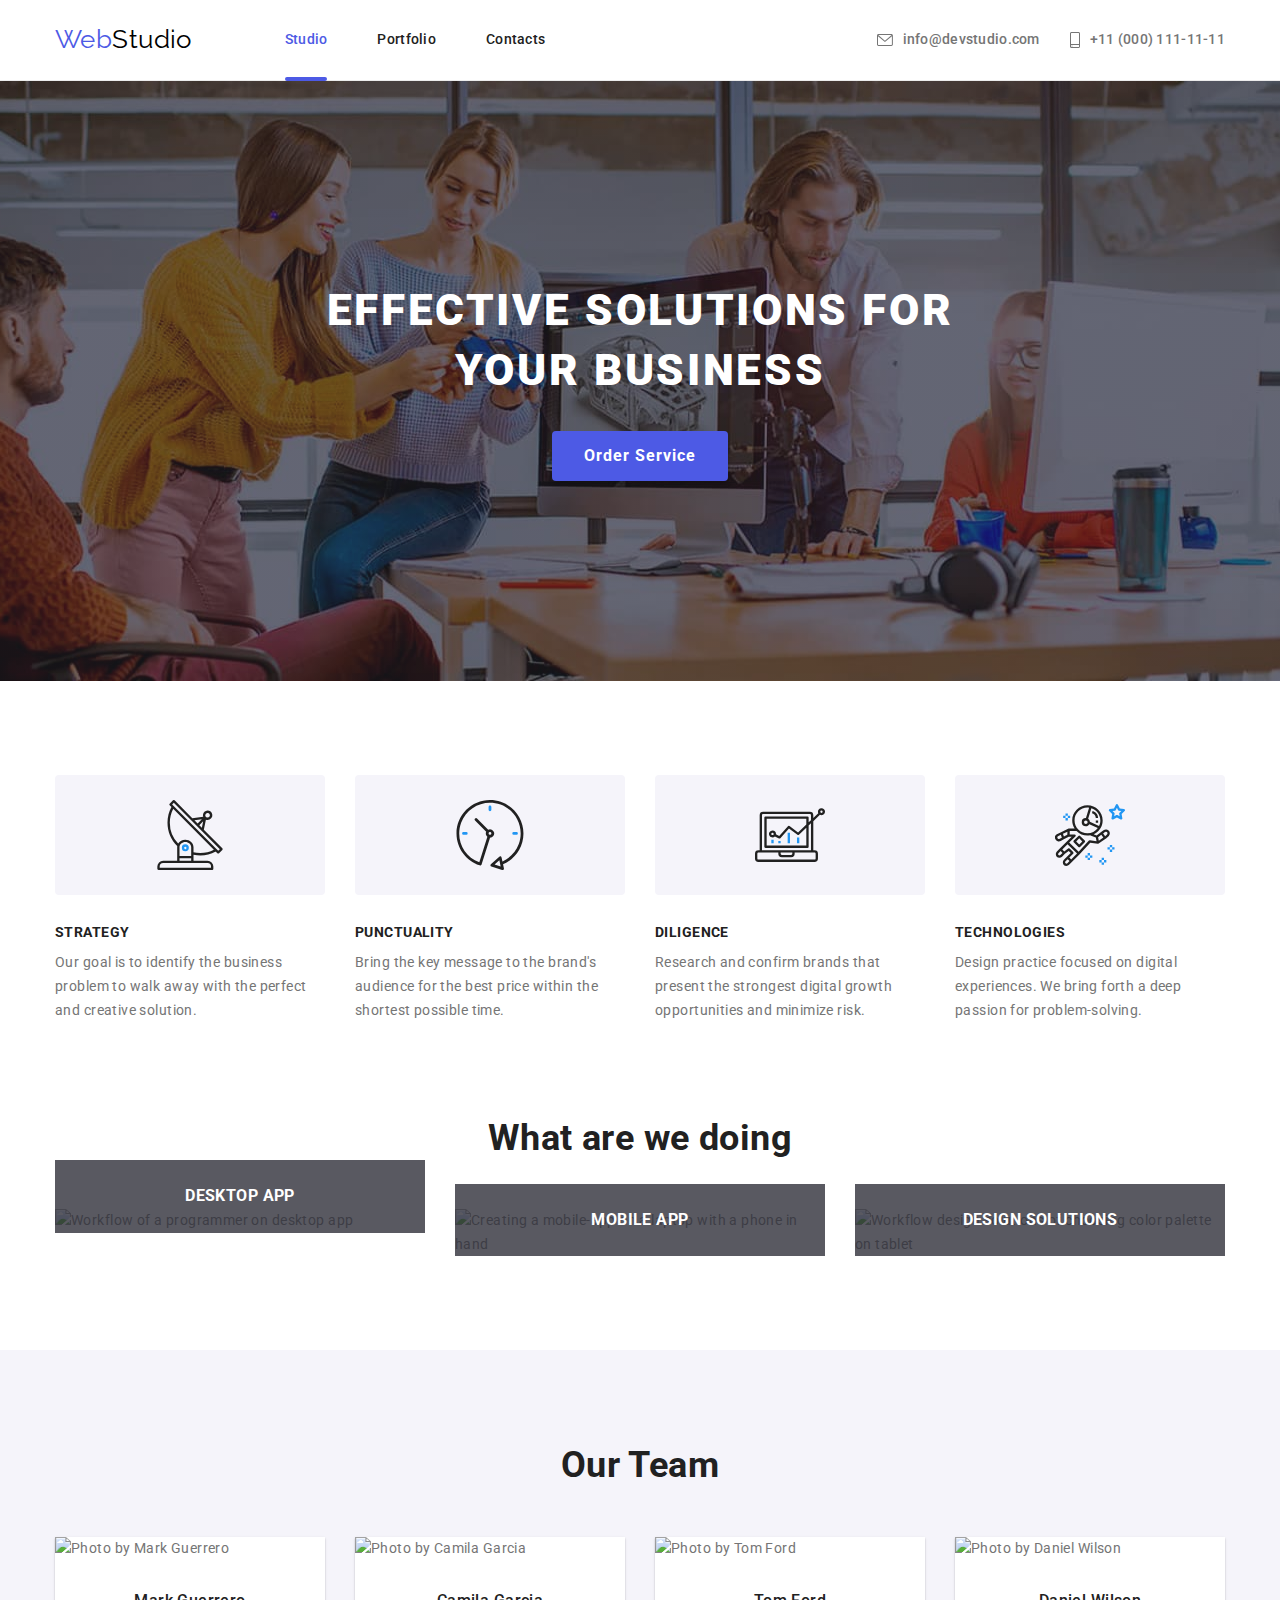
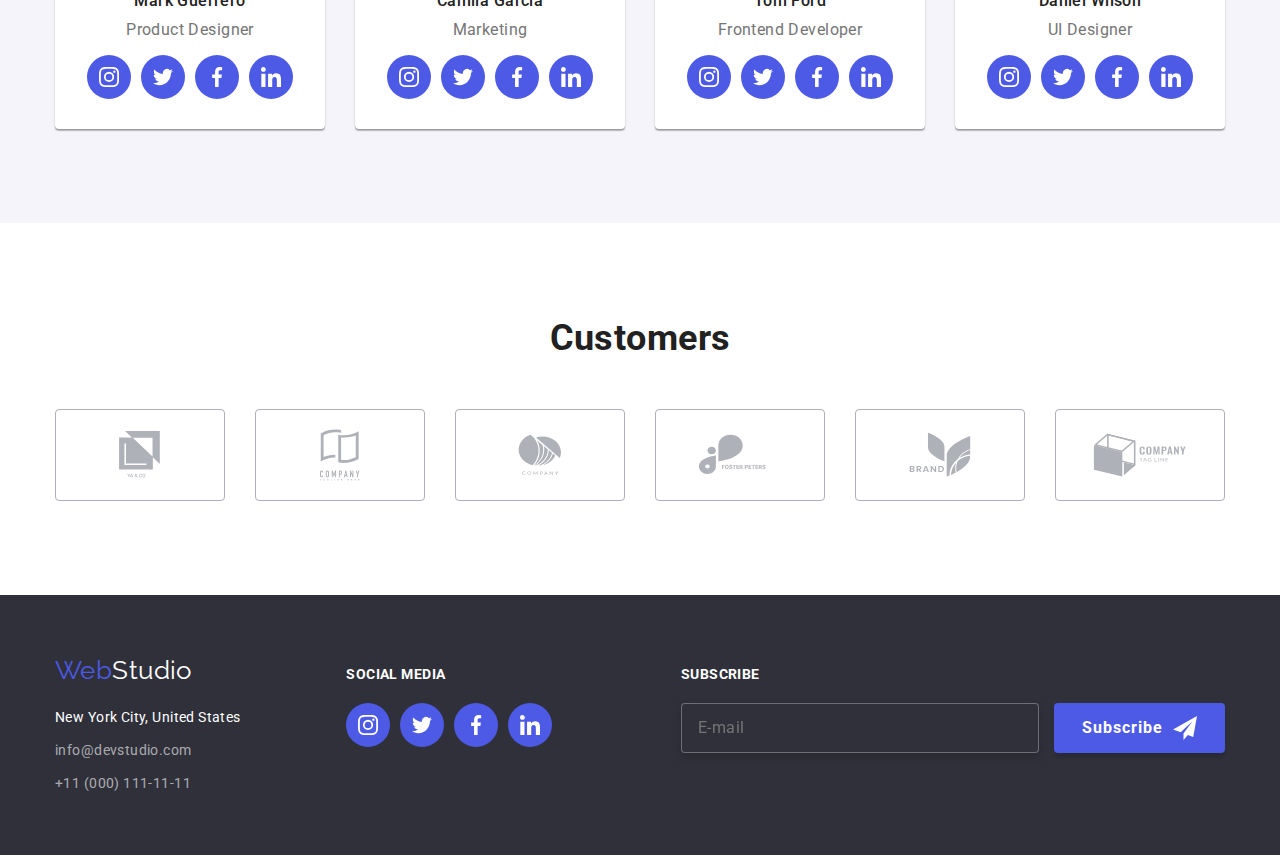
==== commit 8f110d4f: "feature(favicon): add favicon" ====
--- a/index.html
+++ b/index.html
@@ -1,10 +1,35 @@
 <!DOCTYPE html>
-<html lang="ru">
+<html lang="en">
   <head>
     <meta charset="UTF-8" />
     <meta http-equiv="X-UA-Compatible" content="IE=edge" />
     <meta name="viewport" content="width=device-width, initial-scale=1.0" />
     <title>Document</title>
+
+    <!--  -->
+    <link
+      rel="apple-touch-icon"
+      sizes="144x144"
+      href="/images/icons/favicon/apple-touch-icon.png"
+    />
+    <link
+      rel="icon"
+      type="image/png"
+      sizes="32x32"
+      href="/images/icons/favicon/favicon-32x32.png"
+    />
+    <link
+      rel="icon"
+      type="image/png"
+      sizes="16x16"
+      href="/images/icons/favicon/favicon-16x16.png"
+    />
+    <link rel="manifest" href="/images/icons/favicon/site.webmanifest" />
+    <link rel="mask-icon" href="/images/icons/favicon/safari-pinned-tab.svg" color="#5bbad5" />
+    <meta name="msapplication-TileColor" content="#da532c" />
+    <meta name="theme-color" content="#ffffff" />
+    <!--  -->
+
     <link rel="preconnect" href="https://fonts.googleapis.com" />
     <link rel="preconnect" href="https://fonts.gstatic.com" crossorigin />
     <link
@@ -83,28 +108,48 @@
 
             <ul class="list social-network mobile-menu-socials">
               <li class="social-network__item mobile-menu-socials__item">
-                <a href="" class="social-network__link" aria-label="Instagram">
+                <a
+                  href=""
+                  class="social-network__link"
+                  aria-label="Instagram"
+                  rel="noopener nofollow noreferrer"
+                >
                   <svg class="social-network__icon">
                     <use href="./images/icons/icons.svg#icon-instagram"></use>
                   </svg>
                 </a>
               </li>
               <li class="social-network__item mobile-menu-socials__item">
-                <a href="" class="social-network__link" aria-label="Twitter">
+                <a
+                  href=""
+                  class="social-network__link"
+                  aria-label="Twitter"
+                  rel="noopener nofollow noreferrer"
+                >
                   <svg class="social-network__icon">
                     <use href="./images/icons/icons.svg#icon-twitter"></use>
                   </svg>
                 </a>
               </li>
               <li class="social-network__item mobile-menu-socials__item">
-                <a href="" class="social-network__link" aria-label="Facebook">
+                <a
+                  href=""
+                  class="social-network__link"
+                  aria-label="Facebook"
+                  rel="noopener nofollow noreferrer"
+                >
                   <svg class="social-network__icon">
                     <use href="./images/icons/icons.svg#icon-facebook"></use>
                   </svg>
                 </a>
               </li>
               <li class="social-network__item mobile-menu-socials__item">
-                <a href="" class="social-network__link" aria-label="LinkedIn">
+                <a
+                  href=""
+                  class="social-network__link"
+                  aria-label="LinkedIn"
+                  rel="noopener nofollow noreferrer"
+                >
                   <svg class="social-network__icon">
                     <use href="./images/icons/icons.svg#icon-linkedin"></use>
                   </svg>
@@ -199,9 +244,9 @@
             <li class="gallery-working">
               <div class="workflow">
                 <img
-                  srcset="./images/section-working-process/programmer-workflow-@2x.jpg 2x"
-                  src="./images/section-working-process/programmer-workflow.jpg"
-                  alt="Workflow of a programmer at the keyboard with a tablet"
+                  srcset="./images/section-working-process/desktop-app-@2x.jpg 2x"
+                  src="./images/section-working-process/desktop-app.jpg"
+                  alt="Workflow of a programmer on desktop app"
                 />
                 <h3 class="workflow__thumb">Desktop app</h3>
               </div>
@@ -209,9 +254,9 @@
             <li class="gallery-working">
               <div class="workflow">
                 <img
-                  srcset="./images/section-working-process/creating-a-website-@2x.jpg 2x"
-                  src="./images/section-working-process/creating-a-website.jpg"
-                  alt="Creating a website layout on a laptop with a phone in hand"
+                  srcset="./images/section-working-process/mobile-app-@2x.jpg 2x"
+                  src="./images/section-working-process/mobile-app.jpg"
+                  alt="Creating a mobile-app on a laptop with a phone in hand"
                 />
                 <h3 class="workflow__thumb">Mobile app</h3>
               </div>
@@ -219,9 +264,9 @@
             <li class="gallery-working">
               <div class="workflow">
                 <img
-                  srcset="./images/section-working-process/color-palette-workflow-@2x.jpg 2x"
-                  src="./images/section-working-process/color-palette-workflow.jpg"
-                  alt="Workflow of choosing color palette on tablet"
+                  srcset="./images/section-working-process/design-solutions-@2x.jpg 2x"
+                  src="./images/section-working-process/design-solutions.jpg"
+                  alt="Workflow design solutions of choosing color palette on tablet"
                 />
                 <h3 class="workflow__thumb">Design solutions</h3>
               </div>
@@ -293,28 +338,48 @@
                   <p class="employee-card__profession">Product Designer</p>
                   <ul class="list social-network social-network__list list__set">
                     <li class="social-network__item">
-                      <a href="" class="social-network__link" aria-label="Instagram">
+                      <a
+                        href=""
+                        class="social-network__link"
+                        aria-label="Instagram"
+                        rel="noopener nofollow noreferrer"
+                      >
                         <svg class="social-network__icon">
                           <use href="./images/icons/icons.svg#icon-instagram"></use>
                         </svg>
                       </a>
                     </li>
                     <li class="social-network__item">
-                      <a href="" class="social-network__link" aria-label="Twitter">
+                      <a
+                        href=""
+                        class="social-network__link"
+                        aria-label="Twitter"
+                        rel="noopener nofollow noreferrer"
+                      >
                         <svg class="social-network__icon">
                           <use href="./images/icons/icons.svg#icon-twitter"></use>
                         </svg>
                       </a>
                     </li>
                     <li class="social-network__item">
-                      <a href="" class="social-network__link" aria-label="Facebook">
+                      <a
+                        href=""
+                        class="social-network__link"
+                        aria-label="Facebook"
+                        rel="noopener nofollow noreferrer"
+                      >
                         <svg class="social-network__icon">
                           <use href="./images/icons/icons.svg#icon-facebook"></use>
                         </svg>
                       </a>
                     </li>
                     <li class="social-network__item">
-                      <a href="" class="social-network__link" aria-label="LinkedIn">
+                      <a
+                        href=""
+                        class="social-network__link"
+                        aria-label="LinkedIn"
+                        rel="noopener nofollow noreferrer"
+                      >
                         <svg class="social-network__icon">
                           <use href="./images/icons/icons.svg#icon-linkedin"></use>
                         </svg>
@@ -390,7 +455,7 @@
                     ./images/section-team/camila-garcia-marketing-mobile-@2x.jpg  900w
                   "
                   src="./images/section-team/camila-garcia-marketing-desktop.jpg"
-                  alt="Фото Ольги Репиной"
+                  alt="Photo by Camila Garcia"
                   sizes="(min-width: 1200px) 25vw, (min-width: 768px) 50vw, 100vw"
                   loading="lazy"
                 /> -->
@@ -400,28 +465,47 @@
                   <p class="employee-card__profession">Marketing</p>
                   <ul class="list social-network social-network__list list__set">
                     <li class="social-network__item">
-                      <a href="" class="social-network__link" aria-label="Instagram">
+                      <a
+                        href=""
+                        class="social-network__link"
+                        aria-label="Instagram"
+                        rel="noopener nofollow noreferrer"
+                      >
                         <svg class="social-network__icon">
                           <use href="./images/icons/icons.svg#icon-instagram"></use>
                         </svg>
                       </a>
                     </li>
                     <li class="social-network__item">
-                      <a href="" class="social-network__link" aria-label="Twitter">
+                      <a
+                        href=""
+                        class="social-network__link"
+                        aria-label="Twitter"
+                        rel="noopener nofollow noreferrer"
+                      >
                         <svg class="social-network__icon">
                           <use href="./images/icons/icons.svg#icon-twitter"></use>
                         </svg>
                       </a>
                     </li>
                     <li class="social-network__item">
-                      <a href="" class="social-network__link" aria-label="Facebook"
+                      <a
+                        href=""
+                        class="social-network__link"
+                        aria-label="Facebook"
+                        rel="noopener nofollow noreferrer"
                         ><svg class="social-network__icon">
                           <use href="./images/icons/icons.svg#icon-facebook"></use>
                         </svg>
                       </a>
                     </li>
                     <li class="social-network__item">
-                      <a href="" class="social-network__link" aria-label="LinkedIn">
+                      <a
+                        href=""
+                        class="social-network__link"
+                        aria-label="LinkedIn"
+                        rel="noopener nofollow noreferrer"
+                      >
                         <svg class="social-network__icon">
                           <use href="./images/icons/icons.svg#icon-linkedin"></use>
                         </svg>
@@ -490,28 +574,47 @@
                   <p class="employee-card__profession">Frontend Developer</p>
                   <ul class="list social-network social-network__list list__set">
                     <li class="social-network__item">
-                      <a href="" class="social-network__link" aria-label="Instagram"
+                      <a
+                        href=""
+                        class="social-network__link"
+                        aria-label="Instagram"
+                        rel="noopener nofollow noreferrer"
                         ><svg class="social-network__icon">
                           <use href="./images/icons/icons.svg#icon-instagram"></use>
                         </svg>
                       </a>
                     </li>
                     <li class="social-network__item">
-                      <a href="" class="social-network__link" aria-label="Twitter">
+                      <a
+                        href=""
+                        class="social-network__link"
+                        aria-label="Twitter"
+                        rel="noopener nofollow noreferrer"
+                      >
                         <svg class="social-network__icon">
                           <use href="./images/icons/icons.svg#icon-twitter"></use>
                         </svg>
                       </a>
                     </li>
                     <li class="social-network__item">
-                      <a href="" class="social-network__link" aria-label="Facebook">
+                      <a
+                        href=""
+                        class="social-network__link"
+                        aria-label="Facebook"
+                        rel="noopener nofollow noreferrer"
+                      >
                         <svg class="social-network__icon">
                           <use href="./images/icons/icons.svg#icon-facebook"></use>
                         </svg>
                       </a>
                     </li>
                     <li class="social-network__item">
-                      <a href="" class="social-network__link" aria-label="LinkedIn">
+                      <a
+                        href=""
+                        class="social-network__link"
+                        aria-label="LinkedIn"
+                        rel="noopener nofollow noreferrer"
+                      >
                         <svg class="social-network__icon">
                           <use href="./images/icons/icons.svg#icon-linkedin"></use>
                         </svg>
@@ -579,28 +682,47 @@
                   <p class="employee-card__profession">UI Designer</p>
                   <ul class="list social-network social-network__list list__set">
                     <li class="social-network__item">
-                      <a href="" class="social-network__link" aria-label="Instagram"
+                      <a
+                        href=""
+                        class="social-network__link"
+                        aria-label="Instagram"
+                        rel="noopener nofollow noreferrer"
                         ><svg class="social-network__icon">
                           <use href="./images/icons/icons.svg#icon-instagram"></use>
                         </svg>
                       </a>
                     </li>
                     <li class="social-network__item">
-                      <a href="" class="social-network__link" aria-label="Twitter">
+                      <a
+                        href=""
+                        class="social-network__link"
+                        aria-label="Twitter"
+                        rel="noopener nofollow noreferrer"
+                      >
                         <svg class="social-network__icon">
                           <use href="./images/icons/icons.svg#icon-twitter"></use>
                         </svg>
                       </a>
                     </li>
                     <li class="social-network__item">
-                      <a href="" class="social-network__link" aria-label="Facebook">
+                      <a
+                        href=""
+                        class="social-network__link"
+                        aria-label="Facebook"
+                        rel="noopener nofollow noreferrer"
+                      >
                         <svg class="social-network__icon">
                           <use href="./images/icons/icons.svg#icon-facebook"></use>
                         </svg>
                       </a>
                     </li>
                     <li class="social-network__item">
-                      <a href="" class="social-network__link" aria-label="LinkedIn">
+                      <a
+                        href=""
+                        class="social-network__link"
+                        aria-label="LinkedIn"
+                        rel="noopener nofollow noreferrer"
+                      >
                         <svg class="social-network__icon">
                           <use href="./images/icons/icons.svg#icon-linkedin"></use>
                         </svg>
@@ -620,42 +742,72 @@
           <h2 class="section-title">Customers</h2>
           <ul class="list list__row">
             <li class="client-gallery">
-              <a class="client-card" href="" aria-label="Ya and Co company">
+              <a
+                class="client-card"
+                href=""
+                aria-label="Ya and Co company"
+                rel="noopener nofollow noreferrer"
+              >
                 <svg width="41" height="46.7">
                   <use href="./images/icons/icons.svg#icon-ya-and-co-logo"></use>
                 </svg>
               </a>
             </li>
             <li class="client-gallery">
-              <a class="client-card" href="" aria-label="Tagline Here company">
+              <a
+                class="client-card"
+                href=""
+                aria-label="Tagline Here company"
+                rel="noopener nofollow noreferrer"
+              >
                 <svg width="40" height="52">
                   <use href="./images/icons/icons.svg#icon-company-tagline-here-logo"></use>
                 </svg>
               </a>
             </li>
             <li class="client-gallery">
-              <a class="client-card" href="" aria-label="Company">
+              <a
+                class="client-card"
+                href=""
+                aria-label="Company"
+                rel="noopener nofollow noreferrer"
+              >
                 <svg width="43.46" height="41.18">
                   <use href="./images/icons/icons.svg#icon-company-logo"></use>
                 </svg>
               </a>
             </li>
             <li class="client-gallery">
-              <a class="client-card" href="" aria-label="Foster Peters company">
+              <a
+                class="client-card"
+                href=""
+                aria-label="Foster Peters company"
+                rel="noopener nofollow noreferrer"
+              >
                 <svg width="84.44" height="40.62">
                   <use href="./images/icons/icons.svg#icon-foster-peters-logo"></use>
                 </svg>
               </a>
             </li>
             <li class="client-gallery">
-              <a class="client-card" href="" aria-label="Brand company">
+              <a
+                class="client-card"
+                href=""
+                aria-label="Brand company"
+                rel="noopener nofollow noreferrer"
+              >
                 <svg width="62.54" height="45.43">
                   <use href="./images/icons/icons.svg#icon-brand-logo"></use>
                 </svg>
               </a>
             </li>
             <li class="client-gallery">
-              <a class="client-card" href="" aria-label="Tag Line company">
+              <a
+                class="client-card"
+                href=""
+                aria-label="Tag Line company"
+                rel="noopener nofollow noreferrer"
+              >
                 <svg width="93.79" height="43.93">
                   <use href="./images/icons/icons.svg#icon-company-tag-line-logo"></use>
                 </svg>
@@ -665,6 +817,7 @@
         </div>
       </section>
     </main>
+
     <!-- Footer -->
     <footer class="footer">
       <div class="container footer__container">
@@ -677,7 +830,7 @@
               <li class="footer-contacts__list">
                 <a
                   class="link footer-contacts__office"
-                  href="https://goo.gl/maps/piqngm7oDQpEDh6u6"
+                  href="https://maps.app.goo.gl/41XRg1hFxTCUJtQo8"
                   target="_blank"
                   rel="noopener nofollow noreferrer"
                   >New York City, United States</a
@@ -700,28 +853,44 @@
           <b class="footer__title">Social media</b>
           <ul class="list social-network social-network__list list__set">
             <li class="social-network__item">
-              <a class="social-network__link" href="" aria-label="Instagram"
+              <a
+                class="social-network__link"
+                href=""
+                aria-label="Instagram"
+                rel="noopener nofollow noreferrer"
                 ><svg class="social-network__icon">
                   <use href="./images/icons/icons.svg#icon-instagram"></use>
                 </svg>
               </a>
             </li>
             <li class="social-network__item">
-              <a class="social-network__link" href="" aria-label="Twitter"
+              <a
+                class="social-network__link"
+                href=""
+                aria-label="Twitter"
+                rel="noopener nofollow noreferrer"
                 ><svg class="social-network__icon">
                   <use href="./images/icons/icons.svg#icon-twitter"></use>
                 </svg>
               </a>
             </li>
             <li class="social-network__item">
-              <a class="social-network__link" href="" aria-label="Facebook"
+              <a
+                class="social-network__link"
+                href=""
+                aria-label="Facebook"
+                rel="noopener nofollow noreferrer"
                 ><svg class="social-network__icon">
                   <use href="./images/icons/icons.svg#icon-facebook"></use>
                 </svg>
               </a>
             </li>
             <li class="social-network__item">
-              <a class="social-network__link" href="" aria-label="LinkedIn"
+              <a
+                class="social-network__link"
+                href=""
+                aria-label="LinkedIn"
+                rel="noopener nofollow noreferrer"
                 ><svg class="social-network__icon">
                   <use href="./images/icons/icons.svg#icon-linkedin"></use>
                 </svg>
@@ -757,14 +926,14 @@
         </button>
 
         <form class="contact-form">
-          <b class="contact-form__title">Оставьте свои данные, мы вам перезвоним</b>
+          <b class="contact-form__title">Leave your contacts and we will call you back</b>
 
           <label class="contact-form__label">
             <input class="contact-form__input" type="text" name="name" placeholder=" " />
             <svg class="contact-form__label-icon">
               <use href="./images/icons/icons.svg#icon-person"></use>
             </svg>
-            <span class="contact-form__label-text">Имя</span>
+            <span class="contact-form__label-text">Name</span>
           </label>
 
           <label class="contact-form__label">
@@ -772,7 +941,7 @@
             <svg class="contact-form__label-icon">
               <use href="./images/icons/icons.svg#icon-phone"></use>
             </svg>
-            <span class="contact-form__label-text">Телефон</span>
+            <span class="contact-form__label-text">Phone</span>
           </label>
 
           <label class="contact-form__label">
@@ -780,7 +949,7 @@
             <svg class="contact-form__label-icon">
               <use href="./images/icons/icons.svg#icon-email"></use>
             </svg>
-            <span class="contact-form__label-text">Почта</span>
+            <span class="contact-form__label-text">Email</span>
           </label>
 
           <label class="contact-form__comment">
@@ -788,9 +957,9 @@
               class="contact-form__textarea"
               name="comment"
               rows="10"
-              placeholder="Введите текст"
+              placeholder="Text input"
             ></textarea>
-            <span class="contact-form__textarea-descr">Комментарий</span>
+            <span class="contact-form__textarea-descr">Comment</span>
           </label>
 
           <label class="contact-form__policy">
@@ -798,25 +967,25 @@
             <span class="contact-form__checkbox-icon"> </span>
             <svg class="contact-form__icon-check">
               <use href="./images/icons/icons.svg#icon-check"></use></svg
-            >Соглашаюсь с рассылкой и принимаю
-            <a class="contact-form__link-policy" href="">Условия договора</a>
+            >I accept the terms and conditions of the
+            <a class="contact-form__link-policy" href="">Privacy Policy</a>
           </label>
 
-          <button class="button contact-form__button" type="submit">Отправить</button>
+          <button class="button contact-form__button" type="submit">Send</button>
         </form>
       </div>
     </div>
 
     <script>
-      (() => {
+      ;(() => {
         document.querySelector('.js-speaker-form').addEventListener('submit', e => {
-          e.preventDefault();
+          e.preventDefault()
           new FormData(e.currentTarget).forEach((value, name) =>
             console.log(`${name}:
     ${value}`)
-          );
-        });
-      })();
+          )
+        })
+      })()
     </script>
 
     <script defer src="js/mobile-menu.js"></script>
--- a/css/main.min.css
+++ b/css/main.min.css
@@ -1 +1 @@
-:root{--primary-white-color: #ffffff;--section-bg-color: #e5e5e5;--secondary-bg-color: #f5f4fa;--hero-footer-bg-color: #2f303a;--primary-text-color: #757575;--title-text-color: #212121;--accent-color: #4d5ae5;--footer-text-color: rgba(255, 255, 255, 0.6);--logo-studio-text-color: #000000;--button-hover-color: #404bbf;--border-header-color: #ececec;--border-portfolio-card: #eeeeee;--hero-bg-color: rgba(47, 48, 58, 0.4);--our-clients-logo-color: #afb1b8;--bg-color-thumb-working-process: rgba(47, 48, 58, 0.8);--backdrop-bg-color: rgba(0, 0, 0, 0.2);--animate-time-function: 250ms cubic-bezier(0.4, 0, 0.2, 1)}.hero__button,.subscribe__button,.contact-form__button{padding:10px 32px;color:var(--primary-white-color);font-family:inherit;font-weight:700;font-size:16px;line-height:1.88;text-align:center;letter-spacing:.06em;border:0;border-radius:4px;-webkit-box-shadow:0px 4px 4px rgba(0,0,0,.15);box-shadow:0px 4px 4px rgba(0,0,0,.15);cursor:pointer;background-color:var(--accent-color);-webkit-transition:background-color var(--animate-time-function);transition:background-color var(--animate-time-function)}.hero__button:hover,.subscribe__button:hover,.contact-form__button:hover,.hero__button:focus,.subscribe__button:focus,.contact-form__button:focus{background-color:var(--button-hover-color)}@media screen and (max-width: 767px){.list__gallery:not(:last-child){margin-bottom:30px}}@media screen and (max-width: 767px){.client-gallery{-ms-flex-preferred-size:calc((100% - 30px)/2);flex-basis:calc((100% - 30px)/2)}.client-gallery:not(:nth-last-child(-n+2)){margin-bottom:30px}.client-gallery:nth-child(odd){margin-right:30px}}@media(min-width: 768px)and (max-width: 1199px){.list__gallery{-ms-flex-preferred-size:calc((100% - 30px)/2);flex-basis:calc((100% - 30px)/2)}.list__gallery:not(:nth-last-child(-n+2)){margin-bottom:30px}.list__gallery:nth-child(odd){margin-right:30px}}@media(min-width: 768px)and (max-width: 1199px){.client-gallery{-ms-flex-preferred-size:calc((100% - 60px)/3);flex-basis:calc((100% - 60px)/3)}.client-gallery:not(:nth-last-child(-n+3)){margin-bottom:30px}.client-gallery:not(:nth-child(3n+3)){margin-right:30px}}@media screen and (min-width: 1200px){.gallery-working{-ms-flex-preferred-size:calc((100% - 60px)/3);flex-basis:calc((100% - 60px)/3)}.gallery-working:not(:nth-last-child(-n+3)){margin-bottom:30px}.gallery-working:not(:nth-child(3n+3)){margin-right:30px}}@media screen and (min-width: 1200px){.list__gallery{-ms-flex-preferred-size:calc((100% - 90px)/4);flex-basis:calc((100% - 90px)/4)}.list__gallery:not(:nth-last-child(-n+4)){margin-bottom:30px}.list__gallery:not(:nth-child(4n+4)){margin-right:30px}}@media screen and (min-width: 1200px){.client-gallery{-ms-flex-preferred-size:calc((100% - 150px)/6);flex-basis:calc((100% - 150px)/6)}.client-gallery:not(:nth-last-child(-n+6)){margin-bottom:30px}.client-gallery:not(:nth-child(6n+6)){margin-right:30px}}/*! modern-normalize v1.1.0 | MIT License | https://github.com/sindresorhus/modern-normalize */*,::before,::after{-webkit-box-sizing:border-box;box-sizing:border-box}html{line-height:1.15;-webkit-text-size-adjust:100%;-moz-tab-size:4;-o-tab-size:4;tab-size:4}body{margin:0;font-family:system-ui,-apple-system,"Segoe UI",Roboto,Helvetica,Arial,sans-serif,"Apple Color Emoji","Segoe UI Emoji"}hr{height:0;color:inherit}abbr[title]{-webkit-text-decoration:underline dotted;text-decoration:underline dotted}b,strong{font-weight:bolder}code,kbd,samp,pre{font-family:ui-monospace,SFMono-Regular,Consolas,"Liberation Mono",Menlo,monospace;font-size:1em}small{font-size:80%}sub,sup{font-size:75%;line-height:0;position:relative;vertical-align:baseline}sub{bottom:-0.25em}sup{top:-0.5em}table{text-indent:0;border-color:inherit}button,input,optgroup,select,textarea{font-family:inherit;font-size:100%;line-height:1.15;margin:0}button,select{text-transform:none}button,[type=button],[type=reset],[type=submit]{-webkit-appearance:button}::-moz-focus-inner{border-style:none;padding:0}:-moz-focusring{outline:1px dotted ButtonText}:-moz-ui-invalid{box-shadow:none}legend{padding:0}progress{vertical-align:baseline}::-webkit-inner-spin-button,::-webkit-outer-spin-button{height:auto}[type=search]{-webkit-appearance:textfield;outline-offset:-2px}::-webkit-search-decoration{-webkit-appearance:none}::-webkit-file-upload-button{-webkit-appearance:button;font:inherit}summary{display:list-item}html{-webkit-box-sizing:border-box;box-sizing:border-box}*,*::after,*::before{-webkit-box-sizing:inherit;box-sizing:inherit}h1,h2,h3,h4,h5,h6,p{margin-top:0}img{display:block;max-width:100%;height:auto}address{font-style:normal}textarea{resize:none}.page{background-color:var(--primary-white-color);color:var(--primary-text-color);font-family:"Roboto",sans-serif;font-size:14px;line-height:1.71;letter-spacing:.03em}.visually-hidden{position:absolute;width:1px;height:1px;margin:-1px;border:0;padding:0;white-space:nowrap;-webkit-clip-path:inset(100%);clip-path:inset(100%);clip:rect(0 0 0 0);overflow:hidden}.link{text-decoration:none;color:inherit}.section{padding-top:60px;padding-bottom:60px}@media screen and (min-width: 1200px){.section{padding-top:94px;padding-bottom:94px}}.container{padding-left:15px;padding-right:15px;margin-left:auto;margin-right:auto}@media screen and (min-width: 480px){.container{width:480px}}@media screen and (min-width: 768px){.container{width:768px}}@media screen and (min-width: 1200px){.container{width:1200px}}.section-title{margin-bottom:30px;color:var(--title-text-color);font-size:28px;line-height:1.18;text-align:center}@media screen and (min-width: 1200px){.section-title{margin-bottom:50px;font-size:36px;line-height:1.17}}.title{margin-bottom:10px;color:var(--title-text-color)}.list{list-style:none;padding-left:0;margin:0}@media screen and (min-width: 768px){.list__set{display:-webkit-box;display:-ms-flexbox;display:flex;-ms-flex-wrap:wrap;flex-wrap:wrap}}.list__row{display:-webkit-box;display:-ms-flexbox;display:flex;-ms-flex-wrap:wrap;flex-wrap:wrap}.mobile-menu-button{display:-webkit-inline-box;display:-ms-inline-flexbox;display:inline-flex;padding:0;border:none;background-color:rgba(0,0,0,0)}.mobile-menu-button:hover .mobile-menu-button__icon,.mobile-menu-button:focus .mobile-menu-button__icon{fill:var(--accent-color)}@media screen and (min-width: 768px){.mobile-menu-button{display:none}}.mobile-menu-button__icon{width:40px;height:40px}.mobile-menu-button__close{position:absolute;top:10px;right:15px}@media screen and (min-width: 768px){.mobile-menu{-webkit-box-flex:1;-ms-flex-positive:1;flex-grow:1}}@media screen and (max-width: 767px){.mobile-menu{position:fixed;z-index:1;top:50%;left:50%;width:100%;height:100%;-webkit-transform:translate(-50%, -50%) scale(0);transform:translate(-50%, -50%) scale(0);-webkit-transition:-webkit-transform var(--animate-time-function);transition:-webkit-transform var(--animate-time-function);transition:transform var(--animate-time-function);transition:transform var(--animate-time-function), -webkit-transform var(--animate-time-function)}.mobile-menu.is-open{-webkit-transform:translate(-50%, -50%) scale(1);transform:translate(-50%, -50%) scale(1)}}.mobile-menu__content{display:-webkit-box;display:-ms-flexbox;display:flex}@media screen and (max-width: 767px){.mobile-menu__content{-webkit-box-orient:vertical;-webkit-box-direction:normal;-ms-flex-direction:column;flex-direction:column;padding:32px 40px 48px;height:100%;width:100%;background-color:var(--primary-white-color)}}@media screen and (min-width: 768px){.mobile-menu__content{-webkit-box-pack:justify;-ms-flex-pack:justify;justify-content:space-between}}.mobile-menu-socials{display:-webkit-box;display:-ms-flexbox;display:flex}@media screen and (min-width: 768px){.mobile-menu-socials{display:none}}.mobile-menu-socials__item:not(:last-child){margin-right:20px}.mobile-menu-socials__list:not(:last-child){border-right:1px solid rgba(33,33,33,.2)}.mobile-menu-socials__link{padding:0 6px;font-weight:500;font-size:12px;line-height:1.22;letter-spacing:.02em;color:var(--accent-color)}.mobile-menu-socials__link--instagram{padding:0 6px 0 0}.mobile-menu-socials__link--linkedin{padding:0 0 0 6px}@media screen and (min-width: 400px){.mobile-menu-socials__link{padding:0 8px;font-size:16px}.mobile-menu-socials__link--instagram{padding:0 8px 0 0}.mobile-menu-socials__link--linkedin{padding:0 0 0 8px}}@media screen and (min-width: 480px){.mobile-menu-socials__link{padding:0 10px;font-size:18px}.mobile-menu-socials__link--instagram{padding:0 10px 0 0}.mobile-menu-socials__link--linkedin{padding:0 0 0 10px}}@media screen and (max-width: 767px){.nav{-webkit-box-flex:3;-ms-flex-positive:3;flex-grow:3}}.nav__item--position{position:relative}@media screen and (min-width: 768px){.nav__item:not(:last-child){margin-right:50px}}.nav__link{display:inline-block;font-weight:500;letter-spacing:.02em;color:var(--title-text-color);-webkit-transition:color var(--animate-time-function);transition:color var(--animate-time-function)}@media screen and (max-width: 767px){.nav__link{padding:16px 0;font-size:40px;line-height:1.18}}@media screen and (min-width: 768px){.nav__link{padding:32px 0;line-height:1.14}.nav__link--current::after{position:absolute;content:"";bottom:-1px;left:0;width:100%;border-radius:2px;background-color:var(--accent-color);border:solid 2px var(--accent-color)}}.nav__link:hover,.nav__link:focus,.nav__link--current{color:var(--accent-color)}.logo{color:var(--accent-color);font-family:"Raleway",sans-serif;font-size:24px;line-height:1.17;text-decoration:none}@media screen and (min-width: 1200px){.logo{font-size:26px;line-height:1.19}}.contact-form__title{display:block;margin-bottom:30px;font-size:14px;line-height:1.5;text-align:center;color:var(--title-text-color)}@media screen and (min-width: 400px){.contact-form__title{font-size:18px}}@media screen and (min-width: 480px){.contact-form__title{font-size:20px}}@media screen and (min-width: 1200px){.contact-form__title{line-height:1.15}}.contact-form__label{position:relative;display:block;margin-bottom:28px;cursor:pointer}.contact-form__input{width:100%;height:40px;padding:12px 12px 12px 42px;border:1px solid rgba(33,33,33,.2);border-radius:4px;outline:none;cursor:pointer;-webkit-transition:border var(--animate-time-function);transition:border var(--animate-time-function)}.contact-form__input:focus~.contact-form__label-text,.contact-form__input:focus+.contact-form__label-icon{fill:var(--accent-color);color:var(--accent-color)}.contact-form__input:not(:-moz-placeholder-shown)~.contact-form__label-text{transform:translate(-27px, -271%);color:var(--accent-color)}.contact-form__input:not(:-ms-input-placeholder)~.contact-form__label-text{transform:translate(-27px, -271%);color:var(--accent-color)}.contact-form__input:not(:placeholder-shown)~.contact-form__label-text{-webkit-transform:translate(-27px, -271%);transform:translate(-27px, -271%);color:var(--accent-color)}.contact-form__input:not(:-moz-placeholder-shown)+.contact-form__label-icon{fill:var(--accent-color)}.contact-form__input:not(:-ms-input-placeholder)+.contact-form__label-icon{fill:var(--accent-color)}.contact-form__input:not(:placeholder-shown)+.contact-form__label-icon{fill:var(--accent-color)}.contact-form__input:not(:-moz-placeholder-shown){border:1px solid var(--accent-color)}.contact-form__input:not(:-ms-input-placeholder){border:1px solid var(--accent-color)}.contact-form__input:focus,.contact-form__input:not(:placeholder-shown){border:1px solid var(--accent-color)}.contact-form__label-text{position:absolute;top:50%;left:42px;-webkit-transform:translateY(-50%);transform:translateY(-50%);font-size:12px;line-height:1.17;letter-spacing:.01em;-webkit-transition:color var(--animate-time-function),-webkit-transform var(--animate-time-function);transition:color var(--animate-time-function),-webkit-transform var(--animate-time-function);transition:transform var(--animate-time-function),color var(--animate-time-function);transition:transform var(--animate-time-function),color var(--animate-time-function),-webkit-transform var(--animate-time-function)}.contact-form__label-icon{position:absolute;top:50%;left:15px;-webkit-transform:translateY(-50%);transform:translateY(-50%);width:18px;height:18px;-webkit-transition:fill var(--animate-time-function);transition:fill var(--animate-time-function)}.contact-form__comment{display:block;position:relative;margin-bottom:20px;cursor:pointer}.contact-form__textarea-descr{position:absolute;top:0;left:15px;-webkit-transform:translateY(-129%);transform:translateY(-129%);font-size:12px;line-height:1.17;letter-spacing:.01em;-webkit-transition:color var(--animate-time-function);transition:color var(--animate-time-function)}.contact-form__textarea{display:block;width:100%;height:120px;padding:12px 15px;font-size:12px;line-height:1.17;letter-spacing:.01em;border:1px solid rgba(33,33,33,.2);border-radius:4px;outline:none;cursor:pointer;-webkit-transition:border var(--animate-time-function);transition:border var(--animate-time-function)}.contact-form__textarea:focus+.contact-form__textarea-descr{color:var(--accent-color)}.contact-form__textarea:focus::-webkit-input-placeholder{color:var(--accent-color);font-size:14px;line-height:1.15}.contact-form__textarea:focus::-moz-placeholder{color:var(--accent-color);font-size:14px;line-height:1.15}.contact-form__textarea:focus:-ms-input-placeholder{color:var(--accent-color);font-size:14px;line-height:1.15}.contact-form__textarea:focus::-ms-input-placeholder{color:var(--accent-color);font-size:14px;line-height:1.15}.contact-form__textarea:focus::placeholder{color:var(--accent-color);font-size:14px;line-height:1.15}.contact-form__textarea:not(:-moz-placeholder-shown)+.contact-form__textarea-descr{color:var(--accent-color)}.contact-form__textarea:not(:-ms-input-placeholder)+.contact-form__textarea-descr{color:var(--accent-color)}.contact-form__textarea:not(:placeholder-shown)+.contact-form__textarea-descr{color:var(--accent-color)}.contact-form__textarea::-webkit-input-placeholder{-webkit-transition:color var(--animate-time-function),font-size var(--animate-time-function),line-height var(--animate-time-function);transition:color var(--animate-time-function),font-size var(--animate-time-function),line-height var(--animate-time-function)}.contact-form__textarea::-moz-placeholder{-moz-transition:color var(--animate-time-function),font-size var(--animate-time-function),line-height var(--animate-time-function);transition:color var(--animate-time-function),font-size var(--animate-time-function),line-height var(--animate-time-function)}.contact-form__textarea:-ms-input-placeholder{-ms-transition:color var(--animate-time-function),font-size var(--animate-time-function),line-height var(--animate-time-function);transition:color var(--animate-time-function),font-size var(--animate-time-function),line-height var(--animate-time-function)}.contact-form__textarea::-ms-input-placeholder{-ms-transition:color var(--animate-time-function),font-size var(--animate-time-function),line-height var(--animate-time-function);transition:color var(--animate-time-function),font-size var(--animate-time-function),line-height var(--animate-time-function)}.contact-form__textarea::placeholder{-webkit-transition:color var(--animate-time-function),font-size var(--animate-time-function),line-height var(--animate-time-function);transition:color var(--animate-time-function),font-size var(--animate-time-function),line-height var(--animate-time-function)}.contact-form__textarea:not(:-moz-placeholder-shown){border:1px solid var(--accent-color)}.contact-form__textarea:not(:-ms-input-placeholder){border:1px solid var(--accent-color)}.contact-form__textarea:focus,.contact-form__textarea:not(:placeholder-shown){border:1px solid var(--accent-color)}.contact-form__textarea:not(:-moz-placeholder-shown){font-size:14px;line-height:1.15}.contact-form__textarea:not(:-ms-input-placeholder){font-size:14px;line-height:1.15}.contact-form__textarea:not(:placeholder-shown){font-size:14px;line-height:1.15}.contact-form__policy{position:relative;display:block;margin-bottom:30px;padding-left:15px;font-size:10px;line-height:1.17;text-align:center;cursor:pointer}@media screen and (min-width: 400px){.contact-form__policy{padding-left:18px;font-size:12px}}@media screen and (min-width: 1200px){.contact-form__policy{font-size:inherit;line-height:inherit}}.contact-form__checkbox-icon{position:absolute;top:-1px;left:3px;width:14px;height:13px;border:2px solid var(--title-text-color);border-radius:2px;opacity:1;-webkit-transition:opacity var(--animate-time-function),border var(--animate-time-function);transition:opacity var(--animate-time-function),border var(--animate-time-function)}@media screen and (min-width: 400px){.contact-form__checkbox-icon{width:16px;height:15px}}@media screen and (min-width: 1200px){.contact-form__checkbox-icon{top:3px;left:10px}}.contact-form__icon-check{position:absolute;top:-1px;left:3px;width:14px;height:13px;fill:var(--primary-white-color);background-color:var(--accent-color);border:2px solid var(--accent-color);border-radius:2px;background-origin:border-box;opacity:0;-webkit-transition:opacity var(--animate-time-function);transition:opacity var(--animate-time-function)}@media screen and (min-width: 400px){.contact-form__icon-check{width:16px;height:15px}}@media screen and (min-width: 1200px){.contact-form__icon-check{top:3px;left:10px}}.contact-form__link-policy{color:var(--accent-color)}.contact-form__checkbox-input{-webkit-appearance:none;-moz-appearance:none;appearance:none}.contact-form__checkbox-input:focus+.contact-form__checkbox-icon{border:2px solid var(--accent-color)}.contact-form__checkbox-input:checked+.contact-form__checkbox-icon{opacity:0}.contact-form__checkbox-input:checked~.contact-form__icon-check{opacity:1}.contact-form__button{display:block;padding:10px 55px 10px 56px;margin:0 auto}.contacts{display:-webkit-box;display:-ms-flexbox;display:flex}@media screen and (max-width: 767px){.contacts{-webkit-box-orient:vertical;-webkit-box-direction:reverse;-ms-flex-direction:column-reverse;flex-direction:column-reverse;-webkit-box-flex:2;-ms-flex-positive:2;flex-grow:2}}@media screen and (min-width: 768px){.contacts{-webkit-box-orient:vertical;-webkit-box-direction:normal;-ms-flex-direction:column;flex-direction:column}}@media screen and (min-width: 1200px){.contacts{-webkit-box-orient:horizontal;-webkit-box-direction:normal;-ms-flex-direction:row;flex-direction:row}}@media screen and (max-width: 767px){.contacts__list--phone{margin-bottom:32px}.contacts__list--mail{margin-bottom:64px}}@media screen and (min-width: 1200px){.contacts__list:not(:last-child){margin-right:30px}}.contacts__link{display:-webkit-box;display:-ms-flexbox;display:flex;-webkit-box-align:center;-ms-flex-align:center;align-items:center;font-weight:500;font-size:24px;line-height:1.17;letter-spacing:.02em;-webkit-transition:color var(--animate-time-function);transition:color var(--animate-time-function)}.contacts__link--phone{font-size:27px;line-height:1.18;color:var(--accent-color)}@media screen and (min-width: 400px){.contacts__link--phone{font-size:34px}}@media screen and (min-width: 768px){.contacts__link{font-size:12px;line-height:1.17}.contacts__link--mail{padding-top:21px;padding-bottom:5px}.contacts__link--phone{padding-top:5px;padding-bottom:21px;color:inherit}}@media screen and (min-width: 1200px){.contacts__link{padding:32px 0;font-size:14px;line-height:1.14}}.contacts__link:hover,.contacts__link:focus{color:var(--accent-color)}.contacts__icon{fill:currentColor}@media screen and (max-width: 767px){.contacts__icon{display:none}}@media screen and (min-width: 768px){.contacts__icon{margin-right:8px}.contacts__icon--mail{width:14px;height:10px}.contacts__icon--phone{width:10px;height:14px}}@media screen and (min-width: 1200px){.contacts__icon{margin-right:10px}.contacts__icon--mail{width:16px;height:12px}.contacts__icon--phone{width:10px;height:16px}}.social-network__list{display:-webkit-inline-box;display:-ms-inline-flexbox;display:inline-flex;text-align:center;-webkit-box-align:center;-ms-flex-align:center;align-items:center;-webkit-box-pack:center;-ms-flex-pack:center;justify-content:center;gap:10px}.social-network__list:not(:last-child){margin-right:10px}.social-network__item--mobile-menu:not(:last-child){margin-right:20px}.social-network__link{display:-webkit-box;display:-ms-flexbox;display:flex;-webkit-box-pack:center;-ms-flex-pack:center;justify-content:center;-webkit-box-align:center;-ms-flex-align:center;align-items:center;width:44px;height:44px;border-radius:50%;fill:var(--primary-white-color);background-color:var(--accent-color);-webkit-transition:background-color var(--animate-time-function);transition:background-color var(--animate-time-function)}.social-network__link:hover,.social-network__link:focus{background-color:var(--button-hover-color)}.social-network__icon{width:20px;height:20px}.footer-contacts{text-align:center}@media screen and (max-width: 1199px){.footer-contacts{margin-bottom:60px}}@media screen and (min-width: 768px){.footer-contacts{margin-right:150px;text-align:left}}@media screen and (min-width: 1200px){.footer-contacts{margin-right:70px}}.footer-contacts__list:not(:last-child){margin-bottom:9px}.footer-contacts__office{color:var(--primary-white-color)}.footer-contacts__link{color:var(--footer-text-color);-webkit-transition:color var(--animate-time-function);transition:color var(--animate-time-function)}.footer-contacts__link:hover,.footer-contacts__link:focus{color:var(--accent-color)}@media screen and (max-width: 1199px){.subscribe{display:-webkit-box;display:-ms-flexbox;display:flex;-webkit-box-orient:vertical;-webkit-box-direction:normal;-ms-flex-direction:column;flex-direction:column;width:100%}}.subscribe__wrapper{text-align:center}@media screen and (min-width: 768px){.subscribe__wrapper{text-align:left}}.subscribe__input{height:50px;padding:15px 16px;width:100%;border:1px solid rgba(255,255,255,.3);border-radius:4px;font-size:16px;line-height:1.25;letter-spacing:.03em;color:var(--primary-white-color);background-color:var(--hero-footer-bg-color);-webkit-filter:drop-shadow(0px 4px 4px rgba(0, 0, 0, 0.15));filter:drop-shadow(0px 4px 4px rgba(0, 0, 0, 0.15))}@media(min-width: 480px)and (max-width: 1199px){.subscribe__input{width:450px}}@media screen and (min-width: 768px){.subscribe__input{margin-right:70px}}@media screen and (max-width: 1199px){.subscribe__input{margin-bottom:20px}}@media screen and (min-width: 1200px){.subscribe__input{margin-right:12px;width:358px}}.subscribe__input:focus{background-color:var(--hero-footer-bg-color)}.subscribe__button{display:-webkit-inline-box;display:-ms-inline-flexbox;display:inline-flex;-webkit-box-pack:center;-ms-flex-pack:center;justify-content:center;-webkit-box-align:center;-ms-flex-align:center;align-items:center;max-width:200px;padding:10px 28px 10px 28px}.subscribe__button-text{margin-right:10px}.subscribe__button-icon{width:24px;height:24px}.portfolio-card{display:inline-block;-webkit-transition:-webkit-box-shadow var(--animate-time-function);transition:-webkit-box-shadow var(--animate-time-function);transition:box-shadow var(--animate-time-function);transition:box-shadow var(--animate-time-function), -webkit-box-shadow var(--animate-time-function)}.portfolio-card:hover,.portfolio-card:focus{-webkit-box-shadow:0px 1px 1px rgba(0,0,0,.12),0px 4px 4px rgba(0,0,0,.06),1px 4px 6px rgba(0,0,0,.16);box-shadow:0px 1px 1px rgba(0,0,0,.12),0px 4px 4px rgba(0,0,0,.06),1px 4px 6px rgba(0,0,0,.16)}.portfolio-card:hover .portfolio-card__overlay,.portfolio-card:focus .portfolio-card__overlay{-webkit-transform:translateY(0);transform:translateY(0)}.portfolio-card__meta{position:relative;overflow:hidden}.portfolio-card__overlay{position:absolute;bottom:0;-webkit-transform:translateY(101%);transform:translateY(101%);width:100%;height:100%;background-color:rgba(33,150,243,.9);-webkit-transition:-webkit-transform var(--animate-time-function);transition:-webkit-transform var(--animate-time-function);transition:transform var(--animate-time-function);transition:transform var(--animate-time-function), -webkit-transform var(--animate-time-function)}.portfolio-card__descr{position:absolute;top:50%;left:50%;-webkit-transform:translate(-50%, -50%);transform:translate(-50%, -50%);width:100%;padding:10px 24px;margin-bottom:0;font-size:15px;line-height:1.56;color:var(--primary-white-color)}@media screen and (min-width: 400px){.portfolio-card__descr{font-size:18px}}.portfolio-card__thumb{padding:20px 24px;border-right:1px solid var(--border-portfolio-card);border-bottom:1px solid var(--border-portfolio-card);border-left:1px solid var(--border-portfolio-card)}@media(min-width: 768px)and (max-width: 1199px){.portfolio-card__thumb--technocrack{padding-top:20px;padding-bottom:56px}}.portfolio-card__title{margin-bottom:4px;color:var(--title-text-color);font-size:18px;line-height:2;letter-spacing:.06em}.portfolio-card__text{margin:0;color:var(--primary-text-color);font-size:16px;line-height:1.87}.backdrop{position:fixed;top:0;left:0;width:100%;height:100%;background-color:var(--backdrop-bg-color);opacity:1;-webkit-transition:opacity var(--animate-time-function),visibility var(--animate-time-function);transition:opacity var(--animate-time-function),visibility var(--animate-time-function)}.backdrop.is-hidden{opacity:0;visibility:hidden;pointer-events:none}.modal{position:absolute;top:50%;left:50%;-webkit-transform:translate(-50%, -50%) scale(1);transform:translate(-50%, -50%) scale(1);width:95%;padding:40px;background-color:var(--primary-white-color);border-radius:4px;-webkit-box-shadow:0px 1px 3px rgba(0,0,0,.12),0px 1px 1px rgba(0,0,0,.14),0px 2px 1px rgba(0,0,0,.2);box-shadow:0px 1px 3px rgba(0,0,0,.12),0px 1px 1px rgba(0,0,0,.14),0px 2px 1px rgba(0,0,0,.2);-webkit-transition:-webkit-transform var(--animate-time-function);transition:-webkit-transform var(--animate-time-function);transition:transform var(--animate-time-function);transition:transform var(--animate-time-function), -webkit-transform var(--animate-time-function)}.backdrop.is-hidden .modal{-webkit-transform:translate(-50%, -50%) scale(1.3);transform:translate(-50%, -50%) scale(1.3)}@media screen and (min-width: 480px){.modal{width:100%;max-width:450px}}@media screen and (min-width: 1200px){.modal{max-width:528px}}.modal__close-btn{position:absolute;top:0;right:0;-webkit-transform:translate(-8px, 8px);transform:translate(-8px, 8px);display:-webkit-box;display:-ms-flexbox;display:flex;-webkit-box-pack:center;-ms-flex-pack:center;justify-content:center;-webkit-box-align:center;-ms-flex-align:center;align-items:center;width:30px;height:30px;margin-left:auto;padding:0;background-color:var(--primary-white-color);cursor:pointer;border-radius:50%;border:1px solid rgba(0,0,0,.1);-webkit-transition:fill var(--animate-time-function);transition:fill var(--animate-time-function)}.modal__close-btn:hover,.modal__close-btn:focus{fill:var(--accent-color)}.modal__close-btn-icon{width:11px;height:11px}.header{border-bottom:1px solid var(--border-header-color)}.header__container{display:-webkit-box;display:-ms-flexbox;display:flex}@media screen and (max-width: 767px){.header__container{-webkit-box-align:center;-ms-flex-align:center;align-items:center;-webkit-box-pack:justify;-ms-flex-pack:justify;justify-content:space-between}}.header__logo{display:inline-block;padding-top:16px;padding-bottom:16px}@media screen and (min-width: 768px){.header__logo{margin-right:88px;padding-top:26px;padding-bottom:26px}}@media screen and (min-width: 1200px){.header__logo{margin-right:93px;padding-top:24px;padding-bottom:25px}}.header__logo-studio{color:var(--logo-studio-text-color)}.hero{padding:118px 0;background-color:var(--hero-footer-bg-color);text-align:center}@media screen and (min-width: 1200px){.hero{padding:200px 0}}.hero--overlay{margin-left:auto;margin-right:auto;background-image:-webkit-gradient(linear, left top, left bottom, from(rgba(47, 48, 58, 0.4)), to(rgba(47, 48, 58, 0.4))),url("../images/section-hero/hero-bg-image-mobile.jpg");background-image:linear-gradient(to bottom, rgba(47, 48, 58, 0.4), rgba(47, 48, 58, 0.4)),url("../images/section-hero/hero-bg-image-mobile.jpg");background-repeat:no-repeat;background-size:cover;background-position:center}@media screen and (min-device-pixel-ratio: 2),screen and (-webkit-min-device-pixel-ratio: 2),screen and (min-resolution: 192dpi),screen and (min-resolution: 2dppx){.hero--overlay{background-image:-webkit-gradient(linear, left top, left bottom, from(rgba(47, 48, 58, 0.4)), to(rgba(47, 48, 58, 0.4))),url("../images/section-hero/hero-bg-image-mobile-@2x.jpg");background-image:linear-gradient(to bottom, rgba(47, 48, 58, 0.4), rgba(47, 48, 58, 0.4)),url("../images/section-hero/hero-bg-image-mobile-@2x.jpg")}}@media screen and (min-width: 768px){.hero--overlay{background-image:-webkit-gradient(linear, left top, left bottom, from(rgba(47, 48, 58, 0.4)), to(rgba(47, 48, 58, 0.4))),url("../images/section-hero/hero-bg-image-tablet.jpg");background-image:linear-gradient(to bottom, rgba(47, 48, 58, 0.4), rgba(47, 48, 58, 0.4)),url("../images/section-hero/hero-bg-image-tablet.jpg")}}@media screen and (min-width: 768px)and (min-device-pixel-ratio: 2),screen and (min-width: 768px)and (-webkit-min-device-pixel-ratio: 2),screen and (min-width: 768px)and (min-resolution: 192dpi),screen and (min-width: 768px)and (min-resolution: 2dppx){.hero--overlay{background-image:-webkit-gradient(linear, left top, left bottom, from(rgba(47, 48, 58, 0.4)), to(rgba(47, 48, 58, 0.4))),url("../images/section-hero/hero-bg-image-tablet-@2x.jpg");background-image:linear-gradient(to bottom, rgba(47, 48, 58, 0.4), rgba(47, 48, 58, 0.4)),url("../images/section-hero/hero-bg-image-tablet-@2x.jpg")}}@media screen and (min-width: 1200px){.hero--overlay{max-width:1600px;background-image:-webkit-gradient(linear, left top, left bottom, from(rgba(47, 48, 58, 0.4)), to(rgba(47, 48, 58, 0.4))),url("../images/section-hero/hero-bg-image-desktop.jpg");background-image:linear-gradient(to bottom, rgba(47, 48, 58, 0.4), rgba(47, 48, 58, 0.4)),url("../images/section-hero/hero-bg-image-desktop.jpg")}}@media screen and (min-width: 1200px)and (min-device-pixel-ratio: 2),screen and (min-width: 1200px)and (-webkit-min-device-pixel-ratio: 2),screen and (min-width: 1200px)and (min-resolution: 192dpi),screen and (min-width: 1200px)and (min-resolution: 2dppx){.hero--overlay{background-image:-webkit-gradient(linear, left top, left bottom, from(rgba(47, 48, 58, 0.4)), to(rgba(47, 48, 58, 0.4))),url("../images/section-hero/hero-bg-image-desktop-@2x.jpg");background-image:linear-gradient(to bottom, rgba(47, 48, 58, 0.4), rgba(47, 48, 58, 0.4)),url("../images/section-hero/hero-bg-image-desktop-@2x.jpg")}}.hero__title{margin:0 auto 30px;max-width:360px;color:var(--primary-white-color);font-weight:900;font-size:26px;line-height:1.62;text-transform:uppercase;letter-spacing:.06em}@media screen and (min-width: 1200px){.hero__title{max-width:696px;font-size:44px;line-height:1.36}}.benefits__thumb{display:-webkit-box;display:-ms-flexbox;display:flex;-webkit-box-pack:center;-ms-flex-pack:center;justify-content:center;-webkit-box-align:center;-ms-flex-align:center;align-items:center;margin-bottom:30px;height:120px;background-color:var(--secondary-bg-color);border-radius:4px}.benefits__icon{width:70px;height:70px}.benefits__title{font-size:14px;line-height:1.14;text-transform:uppercase}@media screen and (max-width: 767px){.benefits__title{text-align:center}}.benefits__descr{margin:0}.section--working{padding-top:0}@media screen and (max-width: 1199px){.section--working{display:none}}.workflow{position:relative}.workflow__thumb{position:absolute;bottom:0;width:100%;margin-bottom:0;padding:27px 0;line-height:1.14;text-align:center;text-transform:uppercase;color:var(--primary-white-color);background-color:var(--bg-color-thumb-working-process)}.section--team{background-color:var(--secondary-bg-color)}.employee-card{background-color:var(--primary-white-color);border-radius:0px 0px 4px 4px;-webkit-box-shadow:0px 1px 3px rgba(0,0,0,.12),0px 1px 1px rgba(0,0,0,.14),0px 2px 1px rgba(0,0,0,.2);box-shadow:0px 1px 3px rgba(0,0,0,.12),0px 1px 1px rgba(0,0,0,.14),0px 2px 1px rgba(0,0,0,.2)}.employee-card__meta{display:-webkit-box;display:-ms-flexbox;display:flex;-webkit-box-orient:vertical;-webkit-box-direction:normal;-ms-flex-direction:column;flex-direction:column;padding:30px 0 24px;text-align:center}@media screen and (min-width: 1200px){.employee-card__meta{padding:30px 0}}.employee-card__name{font-weight:500;font-size:16px;line-height:1.19}.employee-card__profession{margin:0 0 16px;font-size:16px;line-height:1.19}.client-card{display:-webkit-box;display:-ms-flexbox;display:flex;-webkit-box-pack:center;-ms-flex-pack:center;justify-content:center;-webkit-box-align:center;-ms-flex-align:center;align-items:center;height:92px;border:1px solid var(--our-clients-logo-color);border-radius:4px;fill:var(--our-clients-logo-color);-webkit-transition:border var(--animate-time-function);transition:border var(--animate-time-function)}.client-card:hover,.client-card:focus{fill:var(--accent-color);border:1px solid var(--accent-color)}.footer{padding:60px 0;background-color:var(--hero-footer-bg-color)}.footer__container{display:-webkit-box;display:-ms-flexbox;display:flex;-ms-flex-wrap:wrap;flex-wrap:wrap;-webkit-box-align:baseline;-ms-flex-align:baseline;align-items:baseline}@media screen and (min-width: 480px){.footer__container{-webkit-box-pack:justify;-ms-flex-pack:justify;justify-content:space-between}}@media screen and (max-width: 767px){.footer__container{-webkit-box-align:center;-ms-flex-align:center;align-items:center;-webkit-box-orient:vertical;-webkit-box-direction:normal;-ms-flex-direction:column;flex-direction:column}}.footer__logo{display:inline-block;margin-right:0;margin-bottom:20px}.footer__logo-studio{color:var(--primary-white-color)}@media screen and (mnin-width: 480px){.footer__address{text-align:left}}@media screen and (max-width: 767px){.footer__socials{margin-bottom:60px}}@media screen and (min-width: 768px){.footer__socials{-webkit-box-align:start;-ms-flex-align:start;align-items:flex-start;display:-webkit-box;display:-ms-flexbox;display:flex;-webkit-box-orient:vertical;-webkit-box-direction:normal;-ms-flex-direction:column;flex-direction:column}}@media screen and (min-width: 1200px){.footer__socials{margin-right:93px}}.footer__title{display:block;margin-bottom:20px;text-align:center;color:var(--primary-white-color);line-height:1.14;text-transform:uppercase}@media screen and (min-width: 768px){.footer__title{text-align:left}}.portfolio-nav{margin-bottom:40px}@media screen and (min-width: 768px){.portfolio-nav{-webkit-box-pack:center;-ms-flex-pack:center;justify-content:center;margin-bottom:30px}}@media screen and (min-width: 1200px){.portfolio-nav{margin-bottom:50px}}@media screen and (max-width: 767px){.portfolio-nav__item{margin-bottom:15px}}.portfolio-nav__item:not(:last-child){margin-right:8px}.portfolio-nav__btn{padding:6px 22px;color:var(--title-text-color);font-family:inherit;font-weight:500;font-size:16px;line-height:1.63;letter-spacing:.03em;text-align:center;background-color:var(--secondary-bg-color);border:0;border-radius:4px;cursor:pointer;-webkit-transition:background-color var(--animate-time-function),color var(--animate-time-function),-webkit-box-shadow var(--animate-time-function);transition:background-color var(--animate-time-function),color var(--animate-time-function),-webkit-box-shadow var(--animate-time-function);transition:background-color var(--animate-time-function),box-shadow var(--animate-time-function),color var(--animate-time-function);transition:background-color var(--animate-time-function),box-shadow var(--animate-time-function),color var(--animate-time-function),-webkit-box-shadow var(--animate-time-function)}.portfolio-nav__btn:hover,.portfolio-nav__btn:focus,.portfolio-nav__btn--active{color:var(--primary-white-color);background-color:var(--accent-color);-webkit-box-shadow:0px 3px 1px rgba(0,0,0,.1),0px 1px 2px rgba(0,0,0,.08),0px 2px 2px rgba(0,0,0,.12);box-shadow:0px 3px 1px rgba(0,0,0,.1),0px 1px 2px rgba(0,0,0,.08),0px 2px 2px rgba(0,0,0,.12)}.portfolio-list{margin:-15px}.portfolio-list__item{margin:15px}@media screen and (min-width: 768px){.portfolio-list__item{width:calc((100% - 60px)/2)}}@media screen and (min-width: 1200px){.portfolio-list__item{width:calc((100% - 90px)/3)}}/*# sourceMappingURL=main.min.css.map */+:root{--primary-white-color: #ffffff;--section-bg-color: #e5e5e5;--secondary-bg-color: #f5f4fa;--hero-footer-bg-color: #2f303a;--primary-text-color: #757575;--title-text-color: #212121;--accent-color: #4d5ae5;--footer-text-color: rgba(255, 255, 255, 0.6);--logo-studio-text-color: #000000;--button-hover-color: #404bbf;--border-header-color: #ececec;--border-portfolio-card: #eeeeee;--hero-bg-color: rgba(47, 48, 58, 0.4);--our-clients-logo-color: #afb1b8;--bg-color-thumb-working-process: rgba(47, 48, 58, 0.8);--backdrop-bg-color: rgba(0, 0, 0, 0.2);--animate-time-function: 250ms cubic-bezier(0.4, 0, 0.2, 1)}.hero__button,.subscribe__button,.contact-form__button{padding:10px 32px;color:var(--primary-white-color);font-family:inherit;font-weight:700;font-size:16px;line-height:1.88;text-align:center;letter-spacing:.06em;border:0;border-radius:4px;-webkit-box-shadow:0px 4px 4px rgba(0,0,0,.15);box-shadow:0px 4px 4px rgba(0,0,0,.15);cursor:pointer;background-color:var(--accent-color);-webkit-transition:background-color var(--animate-time-function);transition:background-color var(--animate-time-function)}.hero__button:hover,.subscribe__button:hover,.contact-form__button:hover,.hero__button:focus,.subscribe__button:focus,.contact-form__button:focus{background-color:var(--button-hover-color)}@media screen and (max-width: 767px){.list__gallery:not(:last-child){margin-bottom:30px}}@media screen and (max-width: 767px){.client-gallery{-ms-flex-preferred-size:calc((100% - 30px)/2);flex-basis:calc((100% - 30px)/2)}.client-gallery:not(:nth-last-child(-n+2)){margin-bottom:30px}.client-gallery:nth-child(odd){margin-right:30px}}@media(min-width: 768px)and (max-width: 1199px){.list__gallery{-ms-flex-preferred-size:calc((100% - 30px)/2);flex-basis:calc((100% - 30px)/2)}.list__gallery:not(:nth-last-child(-n+2)){margin-bottom:30px}.list__gallery:nth-child(odd){margin-right:30px}}@media(min-width: 768px)and (max-width: 1199px){.client-gallery{-ms-flex-preferred-size:calc((100% - 60px)/3);flex-basis:calc((100% - 60px)/3)}.client-gallery:not(:nth-last-child(-n+3)){margin-bottom:30px}.client-gallery:not(:nth-child(3n+3)){margin-right:30px}}@media screen and (min-width: 1200px){.gallery-working{-ms-flex-preferred-size:calc((100% - 60px)/3);flex-basis:calc((100% - 60px)/3)}.gallery-working:not(:nth-last-child(-n+3)){margin-bottom:30px}.gallery-working:not(:nth-child(3n+3)){margin-right:30px}}@media screen and (min-width: 1200px){.list__gallery{-ms-flex-preferred-size:calc((100% - 90px)/4);flex-basis:calc((100% - 90px)/4)}.list__gallery:not(:nth-last-child(-n+4)){margin-bottom:30px}.list__gallery:not(:nth-child(4n+4)){margin-right:30px}}@media screen and (min-width: 1200px){.client-gallery{-ms-flex-preferred-size:calc((100% - 150px)/6);flex-basis:calc((100% - 150px)/6)}.client-gallery:not(:nth-last-child(-n+6)){margin-bottom:30px}.client-gallery:not(:nth-child(6n+6)){margin-right:30px}}/*! modern-normalize v1.1.0 | MIT License | https://github.com/sindresorhus/modern-normalize */*,::before,::after{-webkit-box-sizing:border-box;box-sizing:border-box}html{line-height:1.15;-webkit-text-size-adjust:100%;-moz-tab-size:4;-o-tab-size:4;tab-size:4}body{margin:0;font-family:system-ui,-apple-system,"Segoe UI",Roboto,Helvetica,Arial,sans-serif,"Apple Color Emoji","Segoe UI Emoji"}hr{height:0;color:inherit}abbr[title]{-webkit-text-decoration:underline dotted;text-decoration:underline dotted}b,strong{font-weight:bolder}code,kbd,samp,pre{font-family:ui-monospace,SFMono-Regular,Consolas,"Liberation Mono",Menlo,monospace;font-size:1em}small{font-size:80%}sub,sup{font-size:75%;line-height:0;position:relative;vertical-align:baseline}sub{bottom:-0.25em}sup{top:-0.5em}table{text-indent:0;border-color:inherit}button,input,optgroup,select,textarea{font-family:inherit;font-size:100%;line-height:1.15;margin:0}button,select{text-transform:none}button,[type=button],[type=reset],[type=submit]{-webkit-appearance:button}::-moz-focus-inner{border-style:none;padding:0}:-moz-focusring{outline:1px dotted ButtonText}:-moz-ui-invalid{box-shadow:none}legend{padding:0}progress{vertical-align:baseline}::-webkit-inner-spin-button,::-webkit-outer-spin-button{height:auto}[type=search]{-webkit-appearance:textfield;outline-offset:-2px}::-webkit-search-decoration{-webkit-appearance:none}::-webkit-file-upload-button{-webkit-appearance:button;font:inherit}summary{display:list-item}html{-webkit-box-sizing:border-box;box-sizing:border-box}*,*::after,*::before{-webkit-box-sizing:inherit;box-sizing:inherit}h1,h2,h3,h4,h5,h6,p{margin-top:0}img{display:block;max-width:100%;height:auto}address{font-style:normal}textarea{resize:none}.page{background-color:var(--primary-white-color);color:var(--primary-text-color);font-family:"Roboto",sans-serif;font-size:14px;line-height:1.71;letter-spacing:.03em}.visually-hidden{position:absolute;width:1px;height:1px;margin:-1px;border:0;padding:0;white-space:nowrap;-webkit-clip-path:inset(100%);clip-path:inset(100%);clip:rect(0 0 0 0);overflow:hidden}.link{text-decoration:none;color:inherit}.section{padding-top:60px;padding-bottom:60px}@media screen and (min-width: 1200px){.section{padding-top:94px;padding-bottom:94px}}.container{padding-left:15px;padding-right:15px;margin-left:auto;margin-right:auto}@media screen and (min-width: 480px){.container{width:480px}}@media screen and (min-width: 768px){.container{width:768px}}@media screen and (min-width: 1200px){.container{width:1200px}}.section-title{margin-bottom:30px;color:var(--title-text-color);font-size:28px;line-height:1.18;text-align:center}@media screen and (min-width: 1200px){.section-title{margin-bottom:50px;font-size:36px;line-height:1.17}}.title{margin-bottom:10px;color:var(--title-text-color)}.list{list-style:none;padding-left:0;margin:0}@media screen and (min-width: 768px){.list__set{display:-webkit-box;display:-ms-flexbox;display:flex;-ms-flex-wrap:wrap;flex-wrap:wrap}}.list__row{display:-webkit-box;display:-ms-flexbox;display:flex;-ms-flex-wrap:wrap;flex-wrap:wrap}.mobile-menu-button{display:-webkit-inline-box;display:-ms-inline-flexbox;display:inline-flex;padding:0;border:none;background-color:rgba(0,0,0,0)}.mobile-menu-button:hover .mobile-menu-button__icon,.mobile-menu-button:focus .mobile-menu-button__icon{fill:var(--accent-color)}@media screen and (min-width: 768px){.mobile-menu-button{display:none}}.mobile-menu-button__icon{width:40px;height:40px}.mobile-menu-button__close{position:absolute;top:10px;right:15px}@media screen and (min-width: 768px){.mobile-menu{-webkit-box-flex:1;-ms-flex-positive:1;flex-grow:1}}@media screen and (max-width: 767px){.mobile-menu{position:fixed;z-index:1;top:50%;left:50%;width:100%;height:100%;-webkit-transform:translate(-50%, -50%) scale(0);transform:translate(-50%, -50%) scale(0);-webkit-transition:-webkit-transform var(--animate-time-function);transition:-webkit-transform var(--animate-time-function);transition:transform var(--animate-time-function);transition:transform var(--animate-time-function), -webkit-transform var(--animate-time-function)}.mobile-menu.is-open{-webkit-transform:translate(-50%, -50%) scale(1);transform:translate(-50%, -50%) scale(1)}}.mobile-menu__content{display:-webkit-box;display:-ms-flexbox;display:flex}@media screen and (max-width: 767px){.mobile-menu__content{-webkit-box-orient:vertical;-webkit-box-direction:normal;-ms-flex-direction:column;flex-direction:column;padding:32px 40px 48px;height:100%;width:100%;background-color:var(--primary-white-color)}}@media screen and (min-width: 768px){.mobile-menu__content{-webkit-box-pack:justify;-ms-flex-pack:justify;justify-content:space-between}}.mobile-menu-socials{display:-webkit-box;display:-ms-flexbox;display:flex}@media screen and (min-width: 768px){.mobile-menu-socials{display:none}}.mobile-menu-socials__item:not(:last-child){margin-right:20px}.mobile-menu-socials__list:not(:last-child){border-right:1px solid rgba(33,33,33,.2)}.mobile-menu-socials__link{padding:0 6px;font-weight:500;font-size:12px;line-height:1.22;letter-spacing:.02em;color:var(--accent-color)}.mobile-menu-socials__link--instagram{padding:0 6px 0 0}.mobile-menu-socials__link--linkedin{padding:0 0 0 6px}@media screen and (min-width: 400px){.mobile-menu-socials__link{padding:0 8px;font-size:16px}.mobile-menu-socials__link--instagram{padding:0 8px 0 0}.mobile-menu-socials__link--linkedin{padding:0 0 0 8px}}@media screen and (min-width: 480px){.mobile-menu-socials__link{padding:0 10px;font-size:18px}.mobile-menu-socials__link--instagram{padding:0 10px 0 0}.mobile-menu-socials__link--linkedin{padding:0 0 0 10px}}@media screen and (max-width: 767px){.nav{-webkit-box-flex:3;-ms-flex-positive:3;flex-grow:3}}.nav__item--position{position:relative}@media screen and (min-width: 768px){.nav__item:not(:last-child){margin-right:50px}}.nav__link{display:inline-block;font-weight:500;letter-spacing:.02em;color:var(--title-text-color);-webkit-transition:color var(--animate-time-function);transition:color var(--animate-time-function)}@media screen and (max-width: 767px){.nav__link{padding:16px 0;font-size:40px;line-height:1.18}}@media screen and (min-width: 768px){.nav__link{padding:32px 0;line-height:1.14}.nav__link--current::after{position:absolute;content:"";bottom:-1px;left:0;width:100%;border-radius:2px;background-color:var(--accent-color);border:solid 2px var(--accent-color)}}.nav__link:hover,.nav__link:focus,.nav__link--current{color:var(--accent-color)}.logo{color:var(--accent-color);font-family:"Raleway",sans-serif;font-size:24px;line-height:1.17;text-decoration:none}@media screen and (min-width: 1200px){.logo{font-size:26px;line-height:1.19}}.contact-form__title{display:block;margin-bottom:30px;font-size:14px;line-height:1.5;text-align:center;color:var(--title-text-color)}@media screen and (min-width: 400px){.contact-form__title{font-size:18px}}@media screen and (min-width: 480px){.contact-form__title{font-size:20px}}@media screen and (min-width: 1200px){.contact-form__title{line-height:1.15}}.contact-form__label{position:relative;display:block;margin-bottom:28px;cursor:pointer}.contact-form__input{width:100%;height:40px;padding:12px 12px 12px 42px;border:1px solid rgba(33,33,33,.2);border-radius:4px;outline:none;cursor:pointer;-webkit-transition:border var(--animate-time-function);transition:border var(--animate-time-function)}.contact-form__input:focus~.contact-form__label-text,.contact-form__input:focus+.contact-form__label-icon{fill:var(--accent-color);color:var(--accent-color)}.contact-form__input:not(:-moz-placeholder-shown)~.contact-form__label-text{transform:translate(-27px, -271%);color:var(--accent-color)}.contact-form__input:not(:-ms-input-placeholder)~.contact-form__label-text{transform:translate(-27px, -271%);color:var(--accent-color)}.contact-form__input:not(:placeholder-shown)~.contact-form__label-text{-webkit-transform:translate(-27px, -271%);transform:translate(-27px, -271%);color:var(--accent-color)}.contact-form__input:not(:-moz-placeholder-shown)+.contact-form__label-icon{fill:var(--accent-color)}.contact-form__input:not(:-ms-input-placeholder)+.contact-form__label-icon{fill:var(--accent-color)}.contact-form__input:not(:placeholder-shown)+.contact-form__label-icon{fill:var(--accent-color)}.contact-form__input:not(:-moz-placeholder-shown){border:1px solid var(--accent-color)}.contact-form__input:not(:-ms-input-placeholder){border:1px solid var(--accent-color)}.contact-form__input:focus,.contact-form__input:not(:placeholder-shown){border:1px solid var(--accent-color)}.contact-form__label-text{position:absolute;top:50%;left:42px;-webkit-transform:translateY(-50%);transform:translateY(-50%);font-size:12px;line-height:1.17;letter-spacing:.01em;-webkit-transition:color var(--animate-time-function),-webkit-transform var(--animate-time-function);transition:color var(--animate-time-function),-webkit-transform var(--animate-time-function);transition:transform var(--animate-time-function),color var(--animate-time-function);transition:transform var(--animate-time-function),color var(--animate-time-function),-webkit-transform var(--animate-time-function)}.contact-form__label-icon{position:absolute;top:50%;left:15px;-webkit-transform:translateY(-50%);transform:translateY(-50%);width:18px;height:18px;-webkit-transition:fill var(--animate-time-function);transition:fill var(--animate-time-function)}.contact-form__comment{display:block;position:relative;margin-bottom:20px;cursor:pointer}.contact-form__textarea-descr{position:absolute;top:0;left:15px;-webkit-transform:translateY(-129%);transform:translateY(-129%);font-size:12px;line-height:1.17;letter-spacing:.01em;-webkit-transition:color var(--animate-time-function);transition:color var(--animate-time-function)}.contact-form__textarea{display:block;width:100%;height:120px;padding:12px 15px;font-size:12px;line-height:1.17;letter-spacing:.01em;border:1px solid rgba(33,33,33,.2);border-radius:4px;outline:none;cursor:pointer;-webkit-transition:border var(--animate-time-function);transition:border var(--animate-time-function)}.contact-form__textarea:focus+.contact-form__textarea-descr{color:var(--accent-color)}.contact-form__textarea:focus::-webkit-input-placeholder{color:var(--accent-color);font-size:14px;line-height:1.15}.contact-form__textarea:focus::-moz-placeholder{color:var(--accent-color);font-size:14px;line-height:1.15}.contact-form__textarea:focus:-ms-input-placeholder{color:var(--accent-color);font-size:14px;line-height:1.15}.contact-form__textarea:focus::-ms-input-placeholder{color:var(--accent-color);font-size:14px;line-height:1.15}.contact-form__textarea:focus::placeholder{color:var(--accent-color);font-size:14px;line-height:1.15}.contact-form__textarea:not(:-moz-placeholder-shown)+.contact-form__textarea-descr{color:var(--accent-color)}.contact-form__textarea:not(:-ms-input-placeholder)+.contact-form__textarea-descr{color:var(--accent-color)}.contact-form__textarea:not(:placeholder-shown)+.contact-form__textarea-descr{color:var(--accent-color)}.contact-form__textarea::-webkit-input-placeholder{-webkit-transition:color var(--animate-time-function),font-size var(--animate-time-function),line-height var(--animate-time-function);transition:color var(--animate-time-function),font-size var(--animate-time-function),line-height var(--animate-time-function)}.contact-form__textarea::-moz-placeholder{-moz-transition:color var(--animate-time-function),font-size var(--animate-time-function),line-height var(--animate-time-function);transition:color var(--animate-time-function),font-size var(--animate-time-function),line-height var(--animate-time-function)}.contact-form__textarea:-ms-input-placeholder{-ms-transition:color var(--animate-time-function),font-size var(--animate-time-function),line-height var(--animate-time-function);transition:color var(--animate-time-function),font-size var(--animate-time-function),line-height var(--animate-time-function)}.contact-form__textarea::-ms-input-placeholder{-ms-transition:color var(--animate-time-function),font-size var(--animate-time-function),line-height var(--animate-time-function);transition:color var(--animate-time-function),font-size var(--animate-time-function),line-height var(--animate-time-function)}.contact-form__textarea::placeholder{-webkit-transition:color var(--animate-time-function),font-size var(--animate-time-function),line-height var(--animate-time-function);transition:color var(--animate-time-function),font-size var(--animate-time-function),line-height var(--animate-time-function)}.contact-form__textarea:not(:-moz-placeholder-shown){border:1px solid var(--accent-color)}.contact-form__textarea:not(:-ms-input-placeholder){border:1px solid var(--accent-color)}.contact-form__textarea:focus,.contact-form__textarea:not(:placeholder-shown){border:1px solid var(--accent-color)}.contact-form__textarea:not(:-moz-placeholder-shown){font-size:14px;line-height:1.15}.contact-form__textarea:not(:-ms-input-placeholder){font-size:14px;line-height:1.15}.contact-form__textarea:not(:placeholder-shown){font-size:14px;line-height:1.15}.contact-form__policy{position:relative;display:block;margin-bottom:30px;padding-left:15px;font-size:10px;line-height:1.17;text-align:center;cursor:pointer}@media screen and (min-width: 400px){.contact-form__policy{padding-left:18px;font-size:12px}}@media screen and (min-width: 768px){.contact-form__policy{padding-left:25px;text-align:left;font-size:12px}}@media screen and (min-width: 1200px){.contact-form__policy{padding-left:35px;font-size:inherit;line-height:inherit}}.contact-form__checkbox-icon{position:absolute;top:-1px;left:3px;width:14px;height:13px;border:2px solid var(--title-text-color);border-radius:2px;opacity:1;-webkit-transition:opacity var(--animate-time-function),border var(--animate-time-function);transition:opacity var(--animate-time-function),border var(--animate-time-function)}@media screen and (min-width: 400px){.contact-form__checkbox-icon{width:16px;height:15px}}@media screen and (min-width: 1200px){.contact-form__checkbox-icon{top:3px;left:10px}}.contact-form__icon-check{position:absolute;top:-1px;left:3px;width:14px;height:13px;fill:var(--primary-white-color);background-color:var(--accent-color);border:2px solid var(--accent-color);border-radius:2px;background-origin:border-box;opacity:0;-webkit-transition:opacity var(--animate-time-function);transition:opacity var(--animate-time-function)}@media screen and (min-width: 400px){.contact-form__icon-check{width:16px;height:15px}}@media screen and (min-width: 1200px){.contact-form__icon-check{top:3px;left:10px}}.contact-form__link-policy{color:var(--accent-color)}.contact-form__checkbox-input{-webkit-appearance:none;-moz-appearance:none;appearance:none}.contact-form__checkbox-input:focus+.contact-form__checkbox-icon{border:2px solid var(--accent-color)}.contact-form__checkbox-input:checked+.contact-form__checkbox-icon{opacity:0}.contact-form__checkbox-input:checked~.contact-form__icon-check{opacity:1}.contact-form__button{display:block;padding:10px 55px 10px 56px;margin:0 auto}.contacts{display:-webkit-box;display:-ms-flexbox;display:flex}@media screen and (max-width: 767px){.contacts{-webkit-box-orient:vertical;-webkit-box-direction:reverse;-ms-flex-direction:column-reverse;flex-direction:column-reverse;-webkit-box-flex:2;-ms-flex-positive:2;flex-grow:2}}@media screen and (min-width: 768px){.contacts{-webkit-box-orient:vertical;-webkit-box-direction:normal;-ms-flex-direction:column;flex-direction:column}}@media screen and (min-width: 1200px){.contacts{-webkit-box-orient:horizontal;-webkit-box-direction:normal;-ms-flex-direction:row;flex-direction:row}}@media screen and (max-width: 767px){.contacts__list--phone{margin-bottom:32px}.contacts__list--mail{margin-bottom:64px}}@media screen and (min-width: 1200px){.contacts__list:not(:last-child){margin-right:30px}}.contacts__link{display:-webkit-box;display:-ms-flexbox;display:flex;-webkit-box-align:center;-ms-flex-align:center;align-items:center;font-weight:500;font-size:24px;line-height:1.17;letter-spacing:.02em;-webkit-transition:color var(--animate-time-function);transition:color var(--animate-time-function)}.contacts__link--phone{font-size:27px;line-height:1.18;color:var(--accent-color)}@media screen and (min-width: 400px){.contacts__link--phone{font-size:34px}}@media screen and (min-width: 768px){.contacts__link{font-size:12px;line-height:1.17}.contacts__link--mail{padding-top:21px;padding-bottom:5px}.contacts__link--phone{padding-top:5px;padding-bottom:21px;color:inherit}}@media screen and (min-width: 1200px){.contacts__link{padding:32px 0;font-size:14px;line-height:1.14}}.contacts__link:hover,.contacts__link:focus{color:var(--accent-color)}.contacts__icon{fill:currentColor}@media screen and (max-width: 767px){.contacts__icon{display:none}}@media screen and (min-width: 768px){.contacts__icon{margin-right:8px}.contacts__icon--mail{width:14px;height:10px}.contacts__icon--phone{width:10px;height:14px}}@media screen and (min-width: 1200px){.contacts__icon{margin-right:10px}.contacts__icon--mail{width:16px;height:12px}.contacts__icon--phone{width:10px;height:16px}}.social-network__list{display:-webkit-inline-box;display:-ms-inline-flexbox;display:inline-flex;text-align:center;-webkit-box-align:center;-ms-flex-align:center;align-items:center;-webkit-box-pack:center;-ms-flex-pack:center;justify-content:center;gap:10px}.social-network__list:not(:last-child){margin-right:10px}.social-network__item--mobile-menu:not(:last-child){margin-right:20px}.social-network__link{display:-webkit-box;display:-ms-flexbox;display:flex;-webkit-box-pack:center;-ms-flex-pack:center;justify-content:center;-webkit-box-align:center;-ms-flex-align:center;align-items:center;width:44px;height:44px;border-radius:50%;fill:var(--primary-white-color);background-color:var(--accent-color);-webkit-transition:background-color var(--animate-time-function);transition:background-color var(--animate-time-function)}.social-network__link:hover,.social-network__link:focus{background-color:var(--button-hover-color)}.social-network__icon{width:20px;height:20px}.footer-contacts{text-align:center}@media screen and (max-width: 1199px){.footer-contacts{margin-bottom:60px}}@media screen and (min-width: 768px){.footer-contacts{margin-right:150px;text-align:left}}@media screen and (min-width: 1200px){.footer-contacts{margin-right:70px}}.footer-contacts__list:not(:last-child){margin-bottom:9px}.footer-contacts__office{color:var(--primary-white-color);-webkit-transition:color var(--animate-time-function);transition:color var(--animate-time-function)}.footer-contacts__office:hover,.footer-contacts__office:focus{color:var(--accent-color)}.footer-contacts__link{color:var(--footer-text-color);-webkit-transition:color var(--animate-time-function);transition:color var(--animate-time-function)}.footer-contacts__link:hover,.footer-contacts__link:focus{color:var(--accent-color)}@media screen and (max-width: 1199px){.subscribe{display:-webkit-box;display:-ms-flexbox;display:flex;-webkit-box-orient:vertical;-webkit-box-direction:normal;-ms-flex-direction:column;flex-direction:column;width:100%}}.subscribe__wrapper{text-align:center}@media screen and (min-width: 768px){.subscribe__wrapper{text-align:left}}.subscribe__input{height:50px;padding:15px 16px;width:100%;border:1px solid rgba(255,255,255,.3);border-radius:4px;font-size:16px;line-height:1.25;letter-spacing:.03em;color:var(--primary-white-color);background-color:var(--hero-footer-bg-color);-webkit-filter:drop-shadow(0px 4px 4px rgba(0, 0, 0, 0.15));filter:drop-shadow(0px 4px 4px rgba(0, 0, 0, 0.15))}@media(min-width: 480px)and (max-width: 1199px){.subscribe__input{width:450px}}@media screen and (min-width: 768px){.subscribe__input{margin-right:70px}}@media screen and (max-width: 1199px){.subscribe__input{margin-bottom:20px}}@media screen and (min-width: 1200px){.subscribe__input{margin-right:12px;width:358px}}.subscribe__input:focus{background-color:var(--hero-footer-bg-color)}.subscribe__button{display:-webkit-inline-box;display:-ms-inline-flexbox;display:inline-flex;-webkit-box-pack:center;-ms-flex-pack:center;justify-content:center;-webkit-box-align:center;-ms-flex-align:center;align-items:center;max-width:200px;padding:10px 28px 10px 28px}.subscribe__button-text{margin-right:10px}.subscribe__button-icon{width:24px;height:24px}.portfolio-card{display:inline-block;-webkit-transition:-webkit-box-shadow var(--animate-time-function);transition:-webkit-box-shadow var(--animate-time-function);transition:box-shadow var(--animate-time-function);transition:box-shadow var(--animate-time-function), -webkit-box-shadow var(--animate-time-function)}.portfolio-card:hover,.portfolio-card:focus{-webkit-box-shadow:0px 1px 1px rgba(0,0,0,.12),0px 4px 4px rgba(0,0,0,.06),1px 4px 6px rgba(0,0,0,.16);box-shadow:0px 1px 1px rgba(0,0,0,.12),0px 4px 4px rgba(0,0,0,.06),1px 4px 6px rgba(0,0,0,.16)}.portfolio-card:hover .portfolio-card__overlay,.portfolio-card:focus .portfolio-card__overlay{-webkit-transform:translateY(0);transform:translateY(0)}.portfolio-card__meta{position:relative;overflow:hidden}.portfolio-card__overlay{position:absolute;bottom:0;-webkit-transform:translateY(101%);transform:translateY(101%);width:100%;height:100%;background-color:rgba(33,150,243,.9);-webkit-transition:-webkit-transform var(--animate-time-function);transition:-webkit-transform var(--animate-time-function);transition:transform var(--animate-time-function);transition:transform var(--animate-time-function), -webkit-transform var(--animate-time-function)}.portfolio-card__descr{position:absolute;top:50%;left:50%;-webkit-transform:translate(-50%, -50%);transform:translate(-50%, -50%);width:100%;padding:10px 24px;margin-bottom:0;font-size:15px;line-height:1.56;color:var(--primary-white-color)}@media screen and (min-width: 400px){.portfolio-card__descr{font-size:18px}}.portfolio-card__thumb{padding:20px 24px;border-right:1px solid var(--border-portfolio-card);border-bottom:1px solid var(--border-portfolio-card);border-left:1px solid var(--border-portfolio-card)}@media(min-width: 768px)and (max-width: 1199px){.portfolio-card__thumb--bigger{padding-top:20px;padding-bottom:56px}}.portfolio-card__title{margin-bottom:4px;color:var(--title-text-color);font-size:18px;line-height:2;letter-spacing:.06em}.portfolio-card__text{margin:0;color:var(--primary-text-color);font-size:16px;line-height:1.87}.backdrop{position:fixed;top:0;left:0;width:100%;height:100%;background-color:var(--backdrop-bg-color);opacity:1;-webkit-transition:opacity var(--animate-time-function),visibility var(--animate-time-function);transition:opacity var(--animate-time-function),visibility var(--animate-time-function)}.backdrop.is-hidden{opacity:0;visibility:hidden;pointer-events:none}.modal{position:absolute;top:50%;left:50%;-webkit-transform:translate(-50%, -50%) scale(1);transform:translate(-50%, -50%) scale(1);width:95%;padding:40px;background-color:var(--primary-white-color);border-radius:4px;-webkit-box-shadow:0px 1px 3px rgba(0,0,0,.12),0px 1px 1px rgba(0,0,0,.14),0px 2px 1px rgba(0,0,0,.2);box-shadow:0px 1px 3px rgba(0,0,0,.12),0px 1px 1px rgba(0,0,0,.14),0px 2px 1px rgba(0,0,0,.2);-webkit-transition:-webkit-transform var(--animate-time-function);transition:-webkit-transform var(--animate-time-function);transition:transform var(--animate-time-function);transition:transform var(--animate-time-function), -webkit-transform var(--animate-time-function)}.backdrop.is-hidden .modal{-webkit-transform:translate(-50%, -50%) scale(1.3);transform:translate(-50%, -50%) scale(1.3)}@media screen and (min-width: 480px){.modal{width:100%;max-width:450px}}@media screen and (min-width: 1200px){.modal{max-width:528px}}.modal__close-btn{position:absolute;top:0;right:0;-webkit-transform:translate(-8px, 8px);transform:translate(-8px, 8px);display:-webkit-box;display:-ms-flexbox;display:flex;-webkit-box-pack:center;-ms-flex-pack:center;justify-content:center;-webkit-box-align:center;-ms-flex-align:center;align-items:center;width:30px;height:30px;margin-left:auto;padding:0;background-color:var(--primary-white-color);cursor:pointer;border-radius:50%;border:1px solid rgba(0,0,0,.1);-webkit-transition:fill var(--animate-time-function);transition:fill var(--animate-time-function)}.modal__close-btn:hover,.modal__close-btn:focus{fill:var(--accent-color)}.modal__close-btn-icon{width:11px;height:11px}.header{border-bottom:1px solid var(--border-header-color)}.header__container{display:-webkit-box;display:-ms-flexbox;display:flex}@media screen and (max-width: 767px){.header__container{-webkit-box-align:center;-ms-flex-align:center;align-items:center;-webkit-box-pack:justify;-ms-flex-pack:justify;justify-content:space-between}}.header__logo{display:inline-block;padding-top:16px;padding-bottom:16px}@media screen and (min-width: 768px){.header__logo{margin-right:88px;padding-top:26px;padding-bottom:26px}}@media screen and (min-width: 1200px){.header__logo{margin-right:93px;padding-top:24px;padding-bottom:25px}}.header__logo-studio{color:var(--logo-studio-text-color)}.hero{padding:118px 0;background-color:var(--hero-footer-bg-color);text-align:center}@media screen and (min-width: 1200px){.hero{padding:200px 0}}.hero--overlay{margin-left:auto;margin-right:auto;background-image:-webkit-gradient(linear, left top, left bottom, from(rgba(47, 48, 58, 0.4)), to(rgba(47, 48, 58, 0.4))),url("../images/section-hero/hero-bg-image-mobile.jpg");background-image:linear-gradient(to bottom, rgba(47, 48, 58, 0.4), rgba(47, 48, 58, 0.4)),url("../images/section-hero/hero-bg-image-mobile.jpg");background-repeat:no-repeat;background-size:cover;background-position:center}@media screen and (min-device-pixel-ratio: 2),screen and (-webkit-min-device-pixel-ratio: 2),screen and (min-resolution: 192dpi),screen and (min-resolution: 2dppx){.hero--overlay{background-image:-webkit-gradient(linear, left top, left bottom, from(rgba(47, 48, 58, 0.4)), to(rgba(47, 48, 58, 0.4))),url("../images/section-hero/hero-bg-image-mobile-@2x.jpg");background-image:linear-gradient(to bottom, rgba(47, 48, 58, 0.4), rgba(47, 48, 58, 0.4)),url("../images/section-hero/hero-bg-image-mobile-@2x.jpg")}}@media screen and (min-width: 768px){.hero--overlay{background-image:-webkit-gradient(linear, left top, left bottom, from(rgba(47, 48, 58, 0.4)), to(rgba(47, 48, 58, 0.4))),url("../images/section-hero/hero-bg-image-tablet.jpg");background-image:linear-gradient(to bottom, rgba(47, 48, 58, 0.4), rgba(47, 48, 58, 0.4)),url("../images/section-hero/hero-bg-image-tablet.jpg")}}@media screen and (min-width: 768px)and (min-device-pixel-ratio: 2),screen and (min-width: 768px)and (-webkit-min-device-pixel-ratio: 2),screen and (min-width: 768px)and (min-resolution: 192dpi),screen and (min-width: 768px)and (min-resolution: 2dppx){.hero--overlay{background-image:-webkit-gradient(linear, left top, left bottom, from(rgba(47, 48, 58, 0.4)), to(rgba(47, 48, 58, 0.4))),url("../images/section-hero/hero-bg-image-tablet-@2x.jpg");background-image:linear-gradient(to bottom, rgba(47, 48, 58, 0.4), rgba(47, 48, 58, 0.4)),url("../images/section-hero/hero-bg-image-tablet-@2x.jpg")}}@media screen and (min-width: 1200px){.hero--overlay{max-width:1600px;background-image:-webkit-gradient(linear, left top, left bottom, from(rgba(47, 48, 58, 0.4)), to(rgba(47, 48, 58, 0.4))),url("../images/section-hero/hero-bg-image-desktop.jpg");background-image:linear-gradient(to bottom, rgba(47, 48, 58, 0.4), rgba(47, 48, 58, 0.4)),url("../images/section-hero/hero-bg-image-desktop.jpg")}}@media screen and (min-width: 1200px)and (min-device-pixel-ratio: 2),screen and (min-width: 1200px)and (-webkit-min-device-pixel-ratio: 2),screen and (min-width: 1200px)and (min-resolution: 192dpi),screen and (min-width: 1200px)and (min-resolution: 2dppx){.hero--overlay{background-image:-webkit-gradient(linear, left top, left bottom, from(rgba(47, 48, 58, 0.4)), to(rgba(47, 48, 58, 0.4))),url("../images/section-hero/hero-bg-image-desktop-@2x.jpg");background-image:linear-gradient(to bottom, rgba(47, 48, 58, 0.4), rgba(47, 48, 58, 0.4)),url("../images/section-hero/hero-bg-image-desktop-@2x.jpg")}}.hero__title{margin:0 auto 30px;max-width:360px;color:var(--primary-white-color);font-weight:900;font-size:26px;line-height:1.62;text-transform:uppercase;letter-spacing:.06em}@media screen and (min-width: 1200px){.hero__title{max-width:696px;font-size:44px;line-height:1.36}}.benefits__thumb{display:-webkit-box;display:-ms-flexbox;display:flex;-webkit-box-pack:center;-ms-flex-pack:center;justify-content:center;-webkit-box-align:center;-ms-flex-align:center;align-items:center;margin-bottom:30px;height:120px;background-color:var(--secondary-bg-color);border-radius:4px}.benefits__icon{width:70px;height:70px}.benefits__title{font-size:14px;line-height:1.14;text-transform:uppercase}@media screen and (max-width: 767px){.benefits__title{text-align:center}}.benefits__descr{margin:0}.section--working{padding-top:0}@media screen and (max-width: 1199px){.section--working{display:none}}.workflow{position:relative}.workflow__thumb{position:absolute;bottom:0;width:100%;margin-bottom:0;padding:27px 0;line-height:1.14;text-align:center;text-transform:uppercase;color:var(--primary-white-color);background-color:var(--bg-color-thumb-working-process)}.section--team{background-color:var(--secondary-bg-color)}.employee-card{background-color:var(--primary-white-color);border-radius:0px 0px 4px 4px;-webkit-box-shadow:0px 1px 3px rgba(0,0,0,.12),0px 1px 1px rgba(0,0,0,.14),0px 2px 1px rgba(0,0,0,.2);box-shadow:0px 1px 3px rgba(0,0,0,.12),0px 1px 1px rgba(0,0,0,.14),0px 2px 1px rgba(0,0,0,.2)}.employee-card__meta{display:-webkit-box;display:-ms-flexbox;display:flex;-webkit-box-orient:vertical;-webkit-box-direction:normal;-ms-flex-direction:column;flex-direction:column;padding:30px 0 24px;text-align:center}@media screen and (min-width: 1200px){.employee-card__meta{padding:30px 0}}.employee-card__name{font-weight:500;font-size:16px;line-height:1.19}.employee-card__profession{margin:0 0 16px;font-size:16px;line-height:1.19}.client-card{display:-webkit-box;display:-ms-flexbox;display:flex;-webkit-box-pack:center;-ms-flex-pack:center;justify-content:center;-webkit-box-align:center;-ms-flex-align:center;align-items:center;height:92px;border:1px solid var(--our-clients-logo-color);border-radius:4px;fill:var(--our-clients-logo-color);-webkit-transition:border var(--animate-time-function);transition:border var(--animate-time-function)}.client-card:hover,.client-card:focus{fill:var(--accent-color);border:1px solid var(--accent-color)}.footer{padding:60px 0;background-color:var(--hero-footer-bg-color)}.footer__container{display:-webkit-box;display:-ms-flexbox;display:flex;-ms-flex-wrap:wrap;flex-wrap:wrap;-webkit-box-align:baseline;-ms-flex-align:baseline;align-items:baseline}@media screen and (min-width: 480px){.footer__container{-webkit-box-pack:justify;-ms-flex-pack:justify;justify-content:space-between}}@media screen and (max-width: 767px){.footer__container{-webkit-box-align:center;-ms-flex-align:center;align-items:center;-webkit-box-orient:vertical;-webkit-box-direction:normal;-ms-flex-direction:column;flex-direction:column}}.footer__logo{display:inline-block;margin-right:0;margin-bottom:20px}.footer__logo-studio{color:var(--primary-white-color)}@media screen and (mnin-width: 480px){.footer__address{text-align:left}}@media screen and (max-width: 767px){.footer__socials{margin-bottom:60px}}@media screen and (min-width: 768px){.footer__socials{-webkit-box-align:start;-ms-flex-align:start;align-items:flex-start;display:-webkit-box;display:-ms-flexbox;display:flex;-webkit-box-orient:vertical;-webkit-box-direction:normal;-ms-flex-direction:column;flex-direction:column}}@media screen and (min-width: 1200px){.footer__socials{margin-right:93px}}.footer__title{display:block;margin-bottom:20px;text-align:center;color:var(--primary-white-color);line-height:1.14;text-transform:uppercase}@media screen and (min-width: 768px){.footer__title{text-align:left}}.portfolio-nav{margin-bottom:40px}@media screen and (min-width: 768px){.portfolio-nav{-webkit-box-pack:center;-ms-flex-pack:center;justify-content:center;margin-bottom:30px}}@media screen and (min-width: 1200px){.portfolio-nav{margin-bottom:50px}}@media screen and (max-width: 767px){.portfolio-nav__item{margin-bottom:15px}}.portfolio-nav__item:not(:last-child){margin-right:8px}.portfolio-nav__btn{padding:6px 22px;color:var(--title-text-color);font-family:inherit;font-weight:500;font-size:16px;line-height:1.63;letter-spacing:.03em;text-align:center;background-color:var(--secondary-bg-color);border:0;border-radius:4px;cursor:pointer;-webkit-transition:background-color var(--animate-time-function),color var(--animate-time-function),-webkit-box-shadow var(--animate-time-function);transition:background-color var(--animate-time-function),color var(--animate-time-function),-webkit-box-shadow var(--animate-time-function);transition:background-color var(--animate-time-function),box-shadow var(--animate-time-function),color var(--animate-time-function);transition:background-color var(--animate-time-function),box-shadow var(--animate-time-function),color var(--animate-time-function),-webkit-box-shadow var(--animate-time-function)}.portfolio-nav__btn:hover,.portfolio-nav__btn:focus,.portfolio-nav__btn--active{color:var(--primary-white-color);background-color:var(--accent-color);-webkit-box-shadow:0px 3px 1px rgba(0,0,0,.1),0px 1px 2px rgba(0,0,0,.08),0px 2px 2px rgba(0,0,0,.12);box-shadow:0px 3px 1px rgba(0,0,0,.1),0px 1px 2px rgba(0,0,0,.08),0px 2px 2px rgba(0,0,0,.12)}.portfolio-list{margin:-15px}.portfolio-list__item{margin:15px}@media screen and (min-width: 768px){.portfolio-list__item{width:calc((100% - 60px)/2)}}@media screen and (min-width: 1200px){.portfolio-list__item{width:calc((100% - 90px)/3)}}/*# sourceMappingURL=main.min.css.map */